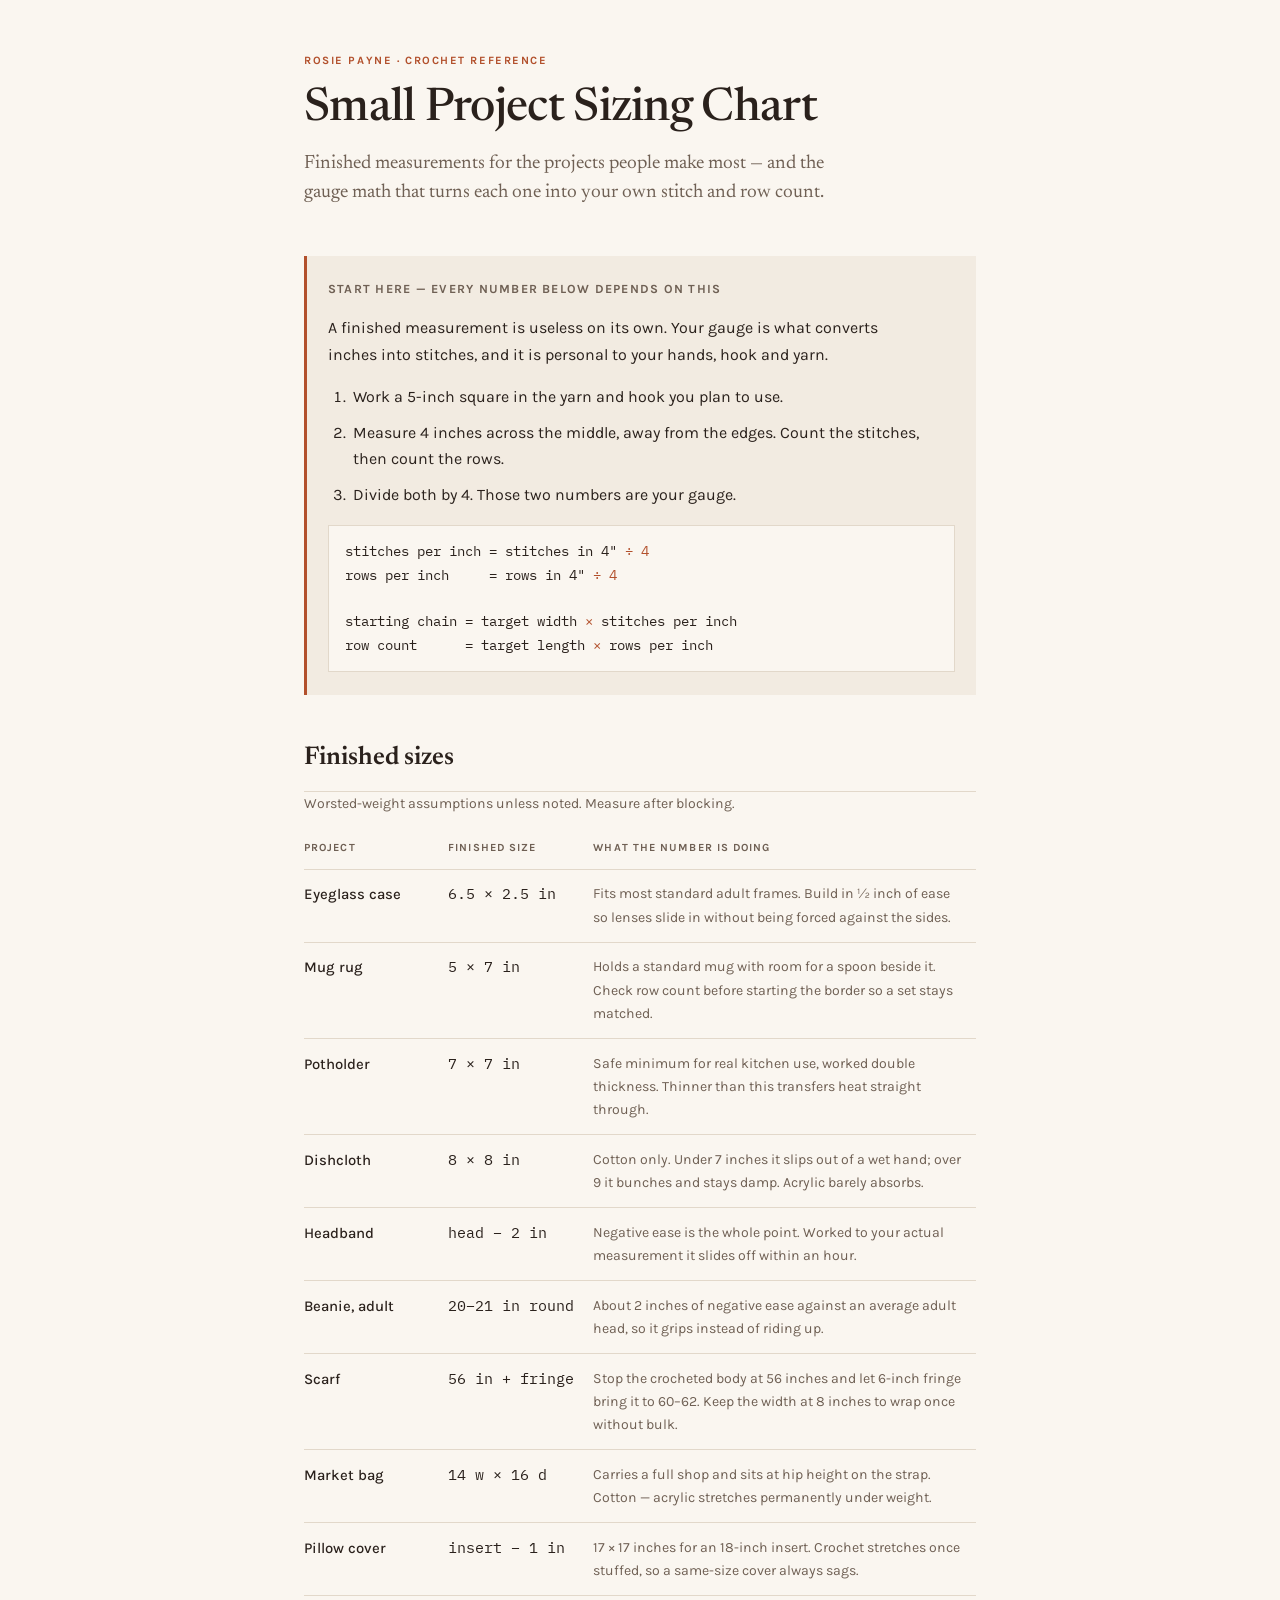
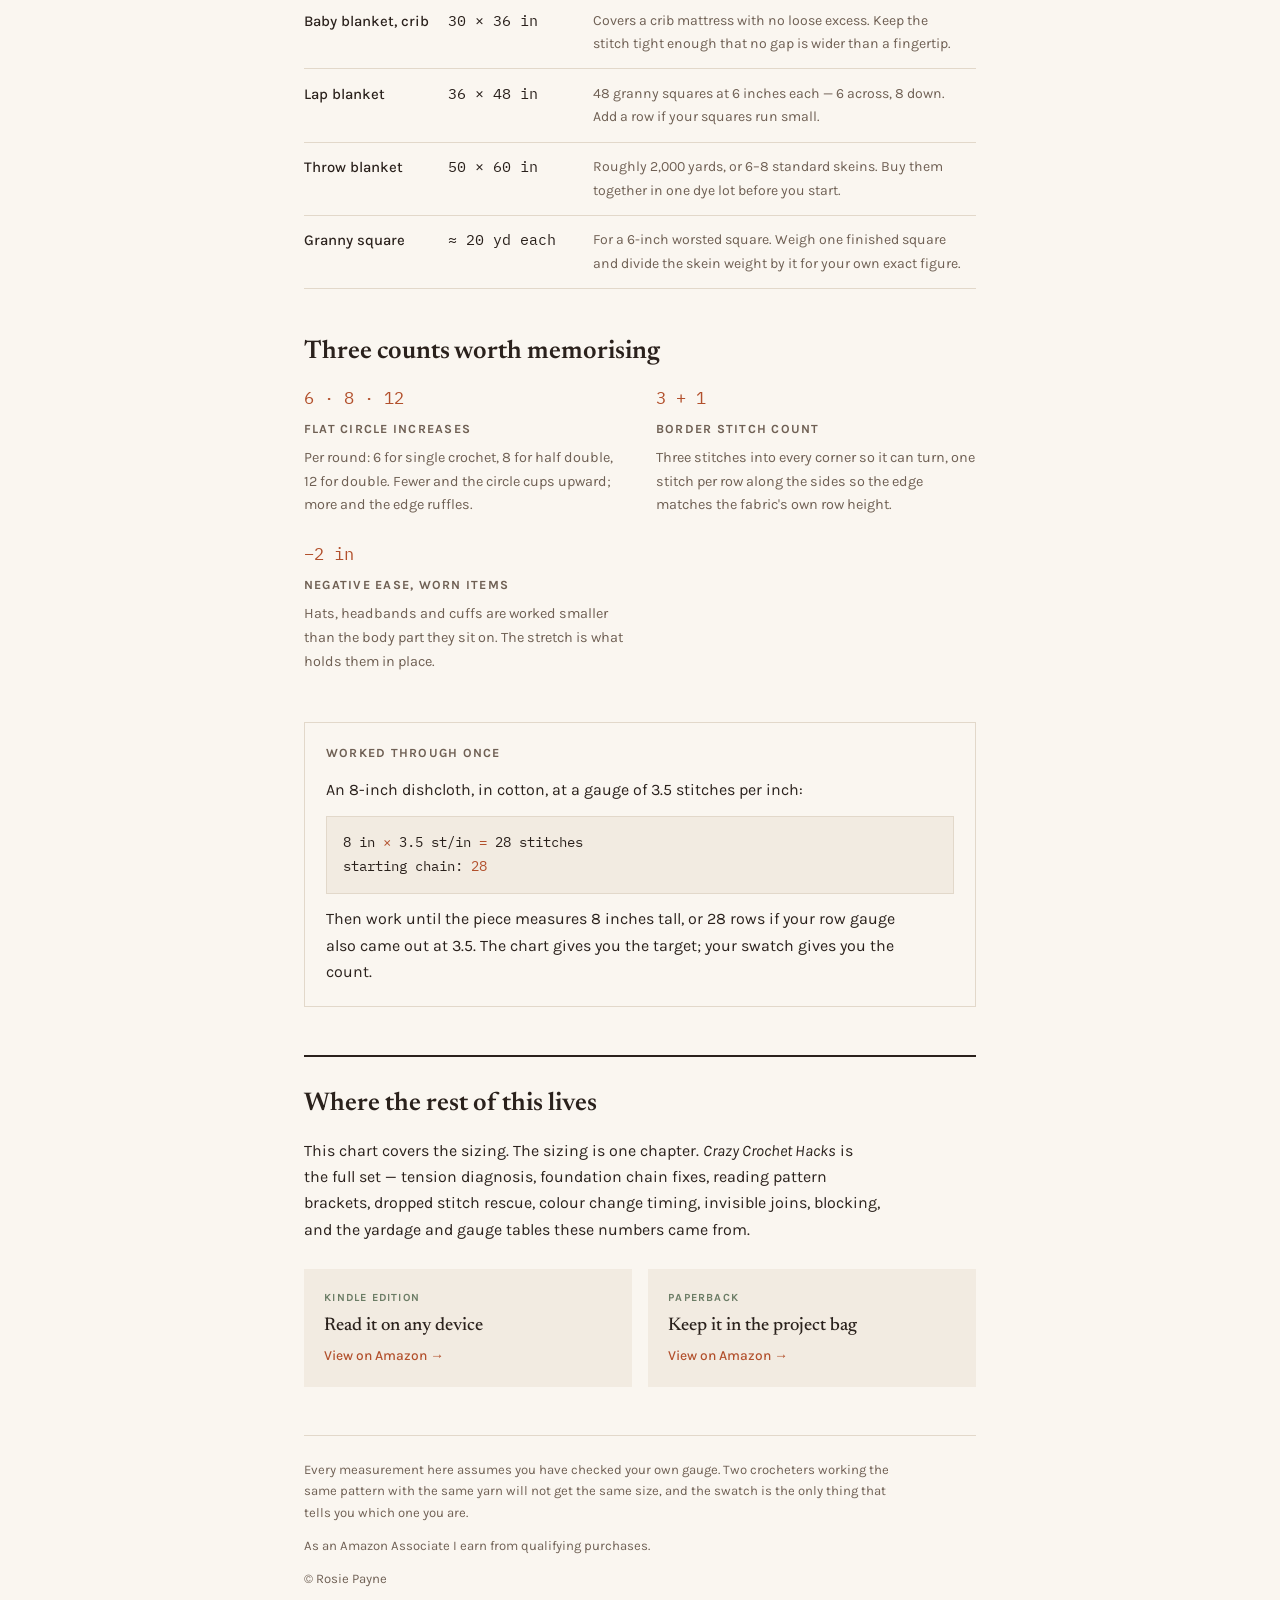
==== index.html @ d1b4db67 "Add files via upload" ====
<!doctype html>
<html lang="en">
<head>
<meta charset="utf-8">
<meta name="viewport" content="width=device-width, initial-scale=1, viewport-fit=cover">

<!-- ============================================================
     PINTEREST SITE VERIFICATION
     Replace af0567b0329eaeff9bea56c7104d49d6 with the code Pinterest gives you
     at Settings > Claimed accounts > Claim website > Add HTML tag.
     ============================================================ -->
<meta name="p:domain_verify" content="af0567b0329eaeff9bea56c7104d49d6">

<!-- ============================================================
     RICH PINS - Article type (Open Graph)
     Update og:url once your site address is live.
     ============================================================ -->
<meta property="og:type" content="article">
<meta property="og:title" content="Small Project Sizing Chart">
<meta property="og:description" content="Finished measurements for the crochet projects people make most, plus the gauge math that turns each one into your own stitch and row count.">
<meta property="og:site_name" content="Rosie Payne">
<meta property="og:locale" content="en_US">
<meta property="og:url" content="https://rosiepaynecrochet.github.io/">
<meta property="article:author" content="Rosie Payne">
<meta property="article:published_time" content="2026-10-20">

<meta name="description" content="Finished measurements for the crochet projects people make most, plus the gauge math that turns each one into your own stitch and row count.">
<meta name="author" content="Rosie Payne">
<link rel="canonical" href="https://rosiepaynecrochet.github.io/">

<title>Small Project Sizing Chart</title>

<link rel="stylesheet" href="https://fonts.googleapis.com/css2?family=Newsreader:ital,opsz,wght@0,6..72,400;0,6..72,500;0,6..72,600;1,6..72,400&family=Karla:wght@400;500;700&family=IBM+Plex+Mono:wght@400;500&display=swap">

<style>
  /* Layout: single reading column, reference-card feel. The chart is the hero;
     the book offer sits after the value is delivered, never before it. */
  :root {
    --paper:      #faf6f0;
    --paper-sunk: #f2ebe1;
    --ink:        #2a211c;
    --ink-soft:   #6f6054;
    --rule:       #e2d8ca;
    --clay:       #b2502c;
    --sage:       #6c7d66;

    --display: "Newsreader", Georgia, "Times New Roman", serif;
    --body:    "Karla", "Helvetica Neue", Arial, sans-serif;
    --figure:  "IBM Plex Mono", ui-monospace, "SF Mono", Menlo, monospace;
  }

  @media (prefers-color-scheme: dark) {
    :root:not([data-theme="light"]) {
      --paper:      #1b1613;
      --paper-sunk: #241d19;
      --ink:        #ece2d6;
      --ink-soft:   #a39385;
      --rule:       #3a302a;
      --clay:       #d97c52;
      --sage:       #93a48c;
      color-scheme: dark;
    }
  }

  :root[data-theme="dark"] {
    --paper:      #1b1613;
    --paper-sunk: #241d19;
    --ink:        #ece2d6;
    --ink-soft:   #a39385;
    --rule:       #3a302a;
    --clay:       #d97c52;
    --sage:       #93a48c;
    color-scheme: dark;
  }

  * { box-sizing: border-box; }

  body {
    background: var(--paper);
    color: var(--ink);
    font-family: var(--body);
    font-size: 1rem;
    line-height: 1.65;
    -webkit-font-smoothing: antialiased;
  }

  .wrap {
    max-width: 44rem;
    margin: 0 auto;
    padding-left: max(16px, env(safe-area-inset-left, 0px));
    padding-right: max(16px, env(safe-area-inset-right, 0px));
    padding-block: 2.75rem 3.5rem;
    display: flex;
    flex-direction: column;
    gap: 3rem;
  }

  /* ---------- header ---------- */

  .masthead { display: flex; flex-direction: column; gap: 0.85rem; }

  .eyebrow {
    font-family: var(--body);
    font-size: 0.7rem;
    font-weight: 700;
    letter-spacing: 0.14em;
    text-transform: uppercase;
    color: var(--clay);
  }

  h1 {
    font-family: var(--display);
    font-weight: 500;
    font-size: clamp(2rem, 7vw, 2.9rem);
    line-height: 1.1;
    letter-spacing: -0.015em;
    margin: 0;
    text-wrap: balance;
  }

  .standfirst {
    font-family: var(--display);
    font-size: clamp(1.05rem, 3.2vw, 1.2rem);
    line-height: 1.55;
    color: var(--ink-soft);
    margin: 0;
    max-width: 34rem;
  }

  /* ---------- sections ---------- */

  section { display: flex; flex-direction: column; gap: 1.1rem; }

  h2 {
    font-family: var(--display);
    font-weight: 600;
    font-size: clamp(1.3rem, 4.5vw, 1.6rem);
    line-height: 1.2;
    margin: 0;
    text-wrap: balance;
  }

  h3 {
    font-family: var(--body);
    font-weight: 700;
    font-size: 0.78rem;
    letter-spacing: 0.1em;
    text-transform: uppercase;
    color: var(--ink-soft);
    margin: 0;
  }

  p { margin: 0; max-width: 36rem; }

  .divider { border: 0; border-top: 1px solid var(--rule); margin: 0; }

  /* ---------- gauge formula ---------- */

  .gauge {
    background: var(--paper-sunk);
    border-left: 3px solid var(--clay);
    padding: 1.4rem 1.3rem;
    display: flex;
    flex-direction: column;
    gap: 1rem;
  }

  .steps {
    margin: 0;
    padding-left: 1.4rem;
    display: flex;
    flex-direction: column;
    gap: 0.6rem;
  }

  .steps li { padding-left: 0.2rem; }

  .eq {
    font-family: var(--figure);
    font-size: 0.86rem;
    line-height: 1.7;
    background: var(--paper);
    border: 1px solid var(--rule);
    padding: 0.9rem 1rem;
    overflow-x: auto;
    white-space: nowrap;
  }

  .eq span { color: var(--clay); }

  /* ---------- chart ---------- */

  .scroller { overflow-x: auto; border-block: 1px solid var(--rule); }

  table {
    width: 100%;
    min-width: 32rem;
    border-collapse: collapse;
    font-size: 0.93rem;
  }

  caption { text-align: left; padding-bottom: 0.7rem; color: var(--ink-soft); font-size: 0.88rem; }

  th {
    text-align: left;
    font-family: var(--body);
    font-weight: 700;
    font-size: 0.68rem;
    letter-spacing: 0.1em;
    text-transform: uppercase;
    color: var(--ink-soft);
    padding: 0.75rem 0.9rem 0.75rem 0;
    border-bottom: 1px solid var(--rule);
    vertical-align: bottom;
  }

  td {
    padding: 0.8rem 0.9rem 0.8rem 0;
    border-bottom: 1px solid var(--rule);
    vertical-align: top;
  }

  tbody tr:last-child td { border-bottom: 0; }

  td:first-child { font-weight: 500; white-space: nowrap; padding-right: 1.2rem; }

  .size {
    font-family: var(--figure);
    font-variant-numeric: tabular-nums;
    white-space: nowrap;
    padding-right: 1.2rem;
  }

  .note { color: var(--ink-soft); font-size: 0.88rem; min-width: 0; }

  /* ---------- formula rules ---------- */

  .rules {
    display: grid;
    grid-template-columns: repeat(auto-fit, minmax(14rem, 1fr));
    gap: 1.5rem 2rem;
  }

  .rule-item { display: flex; flex-direction: column; gap: 0.4rem; min-width: 0; }

  .rule-item .num {
    font-family: var(--figure);
    font-variant-numeric: tabular-nums;
    font-size: 1.05rem;
    color: var(--clay);
  }

  .rule-item p { font-size: 0.9rem; color: var(--ink-soft); }

  /* ---------- worked example ---------- */

  .example {
    border: 1px solid var(--rule);
    padding: 1.3rem;
    display: flex;
    flex-direction: column;
    gap: 0.8rem;
  }

  .example .eq { background: var(--paper-sunk); }

  /* ---------- book ---------- */

  .book { border-top: 2px solid var(--ink); padding-top: 2rem; }

  .formats {
    display: grid;
    grid-template-columns: repeat(auto-fit, minmax(15rem, 1fr));
    gap: 1rem;
    margin-top: 0.5rem;
  }

  .format {
    display: flex;
    flex-direction: column;
    gap: 0.45rem;
    padding: 1.2rem;
    background: var(--paper-sunk);
    text-decoration: none;
    color: inherit;
    border: 1px solid transparent;
    transition: border-color 140ms ease, transform 140ms ease;
    min-width: 0;
  }

  .format:hover, .format:focus-visible { border-color: var(--clay); transform: translateY(-2px); }

  .format .kind {
    font-family: var(--body);
    font-size: 0.68rem;
    font-weight: 700;
    letter-spacing: 0.11em;
    text-transform: uppercase;
    color: var(--sage);
  }

  .format .name { font-family: var(--display); font-size: 1.15rem; font-weight: 500; line-height: 1.25; }

  .format .go { font-size: 0.86rem; color: var(--clay); font-weight: 500; }

  @media (prefers-reduced-motion: reduce) {
    .format { transition: none; }
    .format:hover, .format:focus-visible { transform: none; }
  }

  :focus-visible { outline: 2px solid var(--clay); outline-offset: 3px; }

  /* ---------- footer ---------- */

  footer {
    border-top: 1px solid var(--rule);
    padding-top: 1.4rem;
    display: flex;
    flex-direction: column;
    gap: 0.7rem;
    font-size: 0.82rem;
    color: var(--ink-soft);
  }

  footer p { max-width: 38rem; }
</style>
</head>
<body>
<div class="wrap">

  <header class="masthead">
    <div class="eyebrow">Rosie Payne · Crochet Reference</div>
    <h1>Small Project Sizing Chart</h1>
    <p class="standfirst">Finished measurements for the projects people make most — and the gauge math that turns each one into your own stitch and row count.</p>
  </header>

  <section class="gauge">
    <h3>Start here — every number below depends on this</h3>
    <p>A finished measurement is useless on its own. Your gauge is what converts inches into stitches, and it is personal to your hands, hook and yarn.</p>
    <ol class="steps">
      <li>Work a 5-inch square in the yarn and hook you plan to use.</li>
      <li>Measure 4 inches across the middle, away from the edges. Count the stitches, then count the rows.</li>
      <li>Divide both by 4. Those two numbers are your gauge.</li>
    </ol>
    <div class="eq">stitches per inch = stitches in 4&quot; <span>÷ 4</span><br>rows per inch&nbsp;&nbsp;&nbsp;&nbsp; = rows in 4&quot; <span>÷ 4</span><br><br>starting chain = target width <span>×</span> stitches per inch<br>row count&nbsp;&nbsp;&nbsp;&nbsp;&nbsp; = target length <span>×</span> rows per inch</div>
  </section>

  <section>
    <h2>Finished sizes</h2>
    <div class="scroller">
      <table>
        <caption>Worsted-weight assumptions unless noted. Measure after blocking.</caption>
        <thead>
          <tr>
            <th scope="col">Project</th>
            <th scope="col">Finished size</th>
            <th scope="col">What the number is doing</th>
          </tr>
        </thead>
        <tbody>
          <tr>
            <td>Eyeglass case</td>
            <td class="size">6.5 × 2.5 in</td>
            <td class="note">Fits most standard adult frames. Build in ½ inch of ease so lenses slide in without being forced against the sides.</td>
          </tr>
          <tr>
            <td>Mug rug</td>
            <td class="size">5 × 7 in</td>
            <td class="note">Holds a standard mug with room for a spoon beside it. Check row count before starting the border so a set stays matched.</td>
          </tr>
          <tr>
            <td>Potholder</td>
            <td class="size">7 × 7 in</td>
            <td class="note">Safe minimum for real kitchen use, worked double thickness. Thinner than this transfers heat straight through.</td>
          </tr>
          <tr>
            <td>Dishcloth</td>
            <td class="size">8 × 8 in</td>
            <td class="note">Cotton only. Under 7 inches it slips out of a wet hand; over 9 it bunches and stays damp. Acrylic barely absorbs.</td>
          </tr>
          <tr>
            <td>Headband</td>
            <td class="size">head − 2 in</td>
            <td class="note">Negative ease is the whole point. Worked to your actual measurement it slides off within an hour.</td>
          </tr>
          <tr>
            <td>Beanie, adult</td>
            <td class="size">20–21 in round</td>
            <td class="note">About 2 inches of negative ease against an average adult head, so it grips instead of riding up.</td>
          </tr>
          <tr>
            <td>Scarf</td>
            <td class="size">56 in + fringe</td>
            <td class="note">Stop the crocheted body at 56 inches and let 6-inch fringe bring it to 60–62. Keep the width at 8 inches to wrap once without bulk.</td>
          </tr>
          <tr>
            <td>Market bag</td>
            <td class="size">14 w × 16 d</td>
            <td class="note">Carries a full shop and sits at hip height on the strap. Cotton — acrylic stretches permanently under weight.</td>
          </tr>
          <tr>
            <td>Pillow cover</td>
            <td class="size">insert − 1 in</td>
            <td class="note">17 × 17 inches for an 18-inch insert. Crochet stretches once stuffed, so a same-size cover always sags.</td>
          </tr>
          <tr>
            <td>Baby blanket, crib</td>
            <td class="size">30 × 36 in</td>
            <td class="note">Covers a crib mattress with no loose excess. Keep the stitch tight enough that no gap is wider than a fingertip.</td>
          </tr>
          <tr>
            <td>Lap blanket</td>
            <td class="size">36 × 48 in</td>
            <td class="note">48 granny squares at 6 inches each — 6 across, 8 down. Add a row if your squares run small.</td>
          </tr>
          <tr>
            <td>Throw blanket</td>
            <td class="size">50 × 60 in</td>
            <td class="note">Roughly 2,000 yards, or 6–8 standard skeins. Buy them together in one dye lot before you start.</td>
          </tr>
          <tr>
            <td>Granny square</td>
            <td class="size">≈ 20 yd each</td>
            <td class="note">For a 6-inch worsted square. Weigh one finished square and divide the skein weight by it for your own exact figure.</td>
          </tr>
        </tbody>
      </table>
    </div>
  </section>

  <section>
    <h2>Three counts worth memorising</h2>
    <div class="rules">
      <div class="rule-item">
        <div class="num">6 · 8 · 12</div>
        <h3>Flat circle increases</h3>
        <p>Per round: 6 for single crochet, 8 for half double, 12 for double. Fewer and the circle cups upward; more and the edge ruffles.</p>
      </div>
      <div class="rule-item">
        <div class="num">3 + 1</div>
        <h3>Border stitch count</h3>
        <p>Three stitches into every corner so it can turn, one stitch per row along the sides so the edge matches the fabric's own row height.</p>
      </div>
      <div class="rule-item">
        <div class="num">−2 in</div>
        <h3>Negative ease, worn items</h3>
        <p>Hats, headbands and cuffs are worked smaller than the body part they sit on. The stretch is what holds them in place.</p>
      </div>
    </div>
  </section>

  <section class="example">
    <h3>Worked through once</h3>
    <p>An 8-inch dishcloth, in cotton, at a gauge of 3.5 stitches per inch:</p>
    <div class="eq">8 in <span>×</span> 3.5 st/in <span>=</span> 28 stitches<br>starting chain: <span>28</span></div>
    <p>Then work until the piece measures 8 inches tall, or 28 rows if your row gauge also came out at 3.5. The chart gives you the target; your swatch gives you the count.</p>
  </section>

  <section class="book">
    <h2>Where the rest of this lives</h2>
    <p>This chart covers the sizing. The sizing is one chapter. <em>Crazy Crochet Hacks</em> is the full set — tension diagnosis, foundation chain fixes, reading pattern brackets, dropped stitch rescue, colour change timing, invisible joins, blocking, and the yardage and gauge tables these numbers came from.</p>
    <div class="formats">
      <a class="format" href="https://www.amazon.com/Crazy-Crochet-Hacks-Beginner-Wishes-ebook/dp/B0H87TYJW7?tag=rosiepayne0a-20&amp;utm_source=pinterest&amp;utm_medium=social&amp;utm_campaign=crochet_hacks&amp;utm_content=landing" target="_blank" rel="noopener">
        <span class="kind">Kindle edition</span>
        <span class="name">Read it on any device</span>
        <span class="go">View on Amazon →</span>
      </a>
      <a class="format" href="https://www.amazon.com/Crazy-Crochet-Hacks-Beginner-Wishes/dp/B0H89DZP89?tag=rosiepayne0a-20&amp;utm_source=pinterest&amp;utm_medium=social&amp;utm_campaign=crochet_hacks&amp;utm_content=landing" target="_blank" rel="noopener">
        <span class="kind">Paperback</span>
        <span class="name">Keep it in the project bag</span>
        <span class="go">View on Amazon →</span>
      </a>
    </div>
  </section>

  <footer>
    <p>Every measurement here assumes you have checked your own gauge. Two crocheters working the same pattern with the same yarn will not get the same size, and the swatch is the only thing that tells you which one you are.</p>
    <p>As an Amazon Associate I earn from qualifying purchases.</p>
    <p>© Rosie Payne</p>
  </footer>

</div>

</body>
</html>
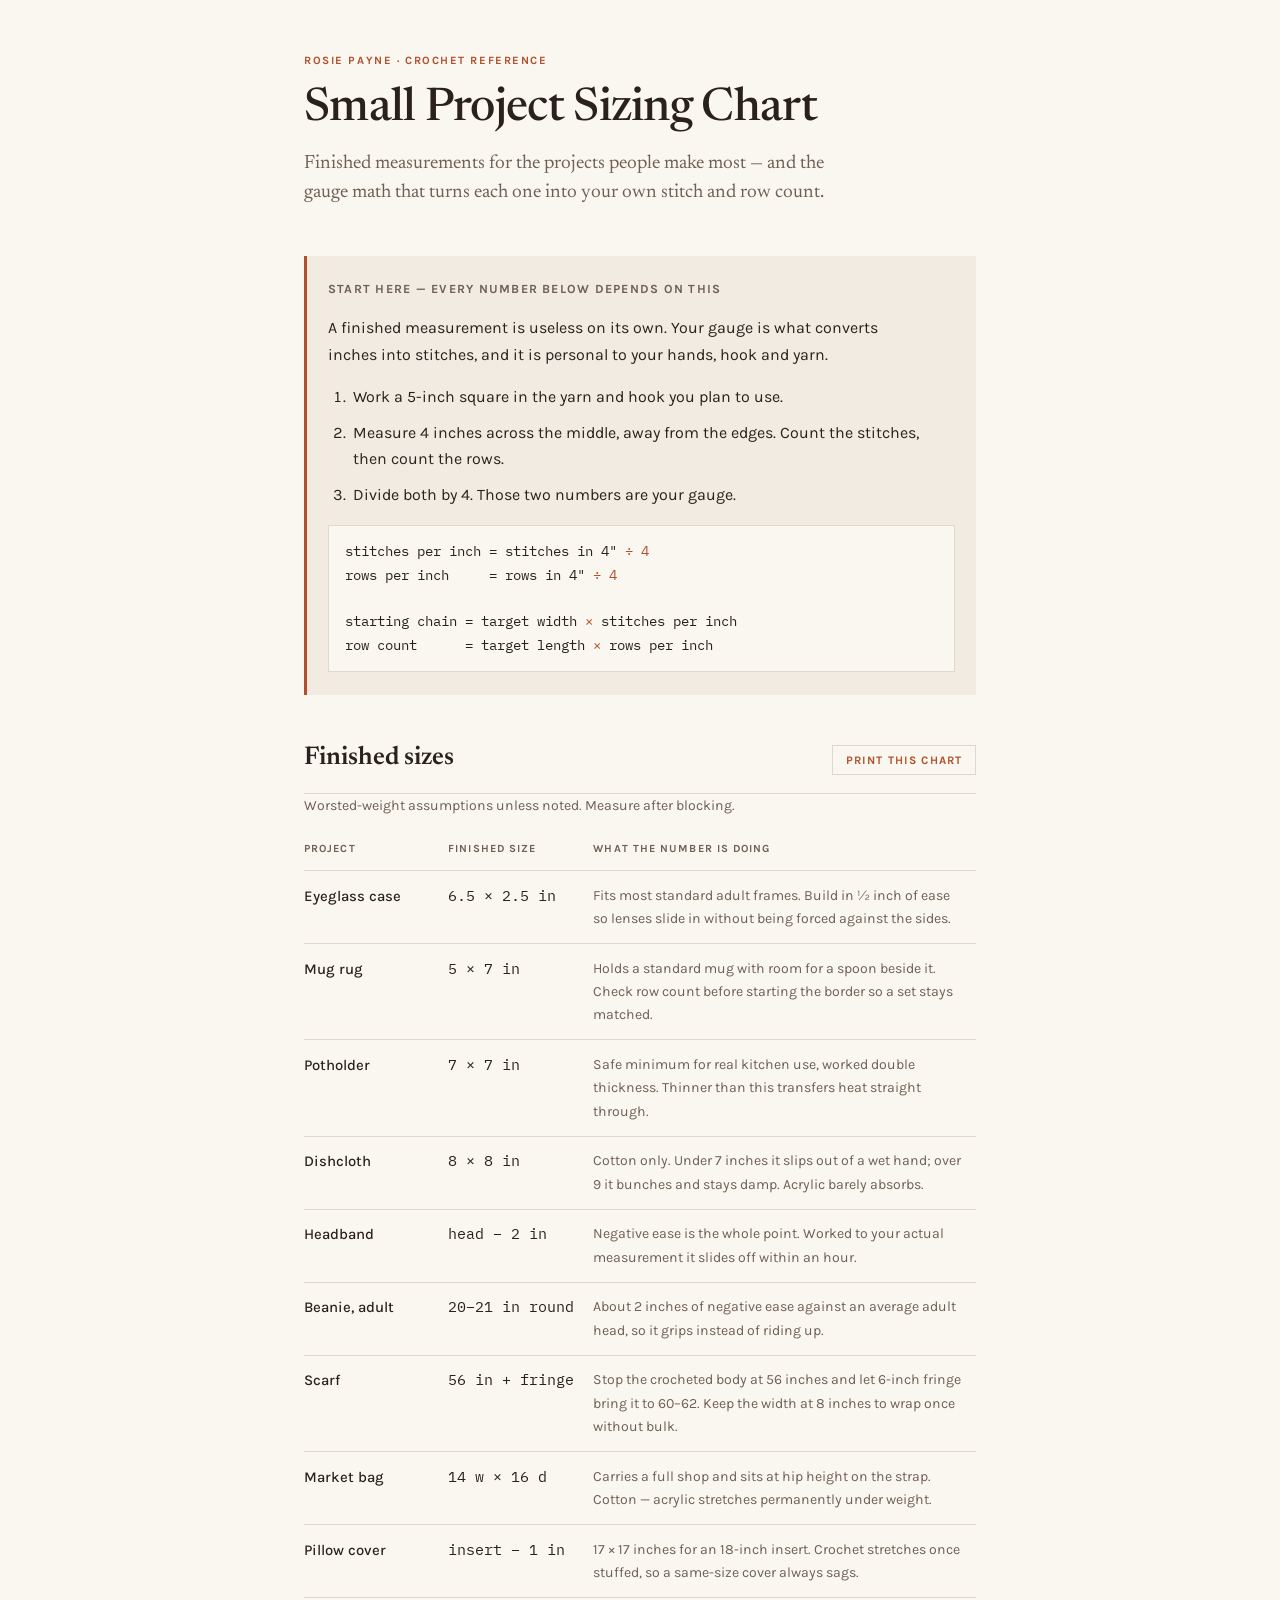
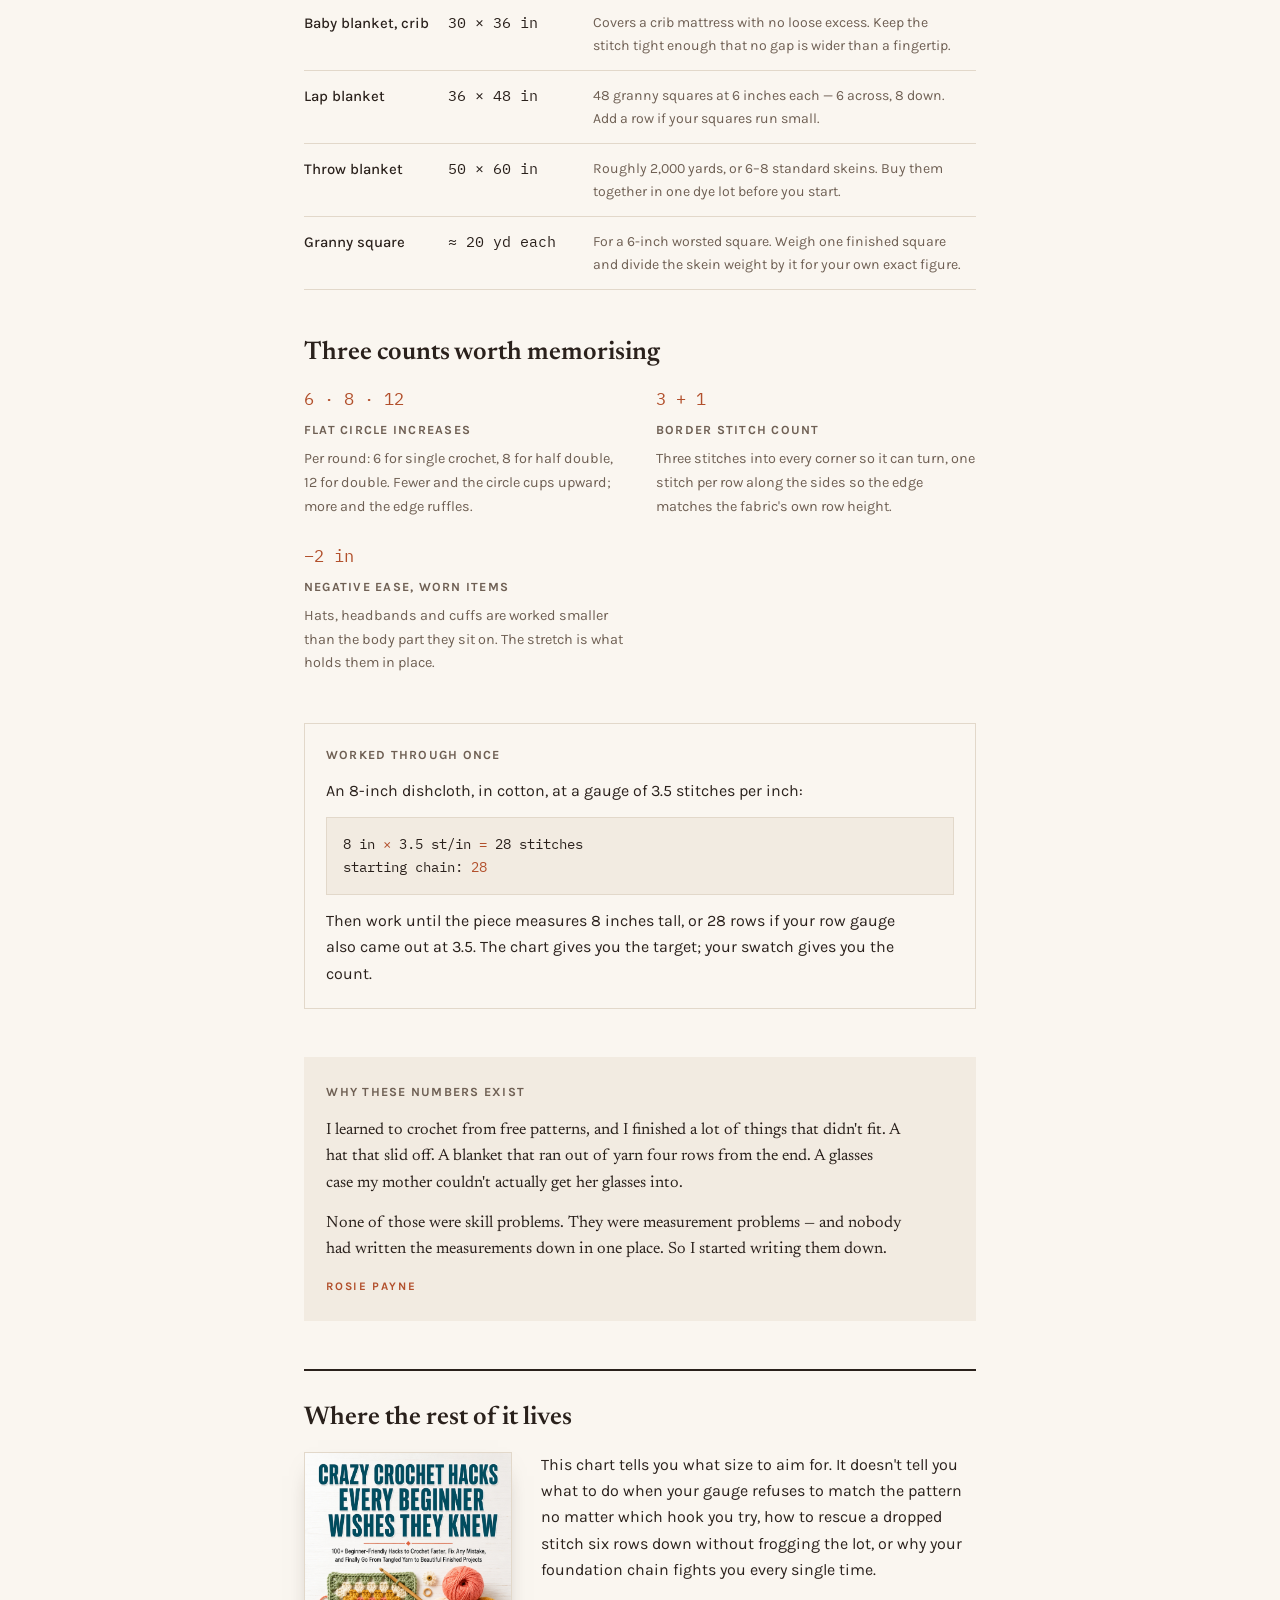
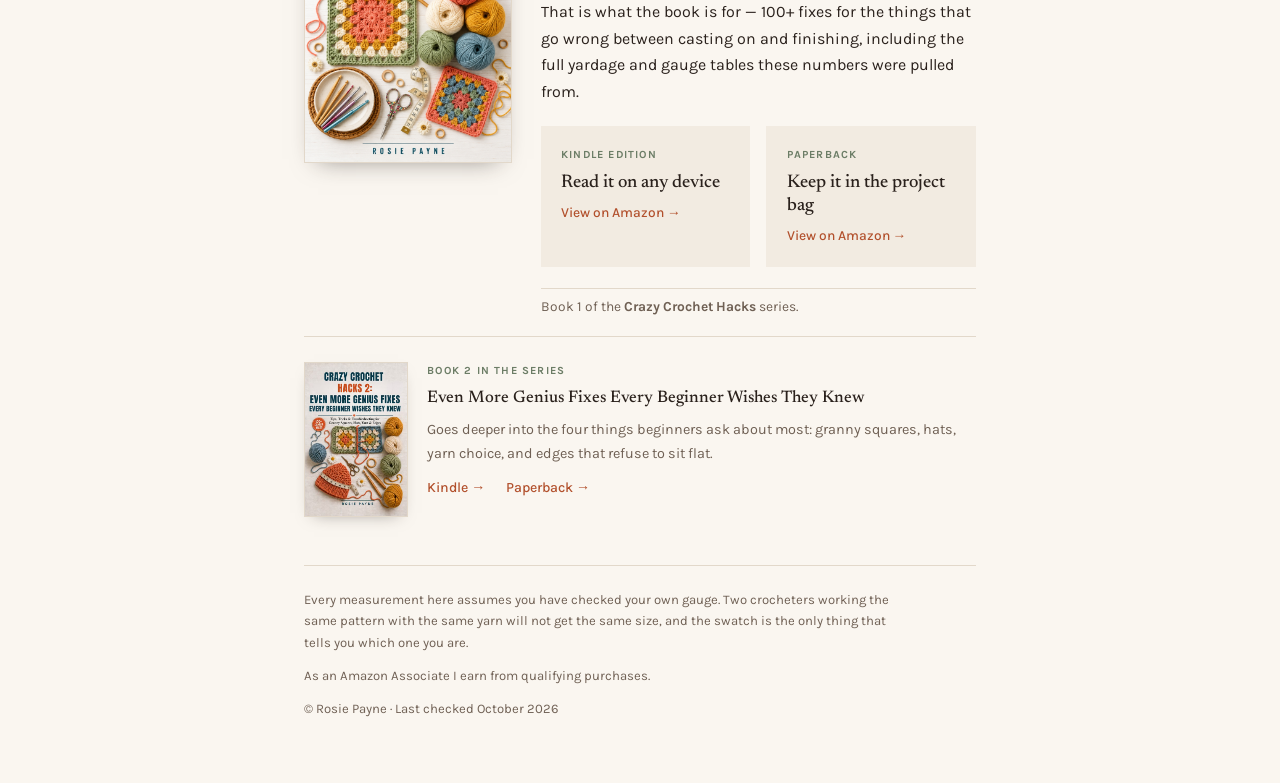
==== commit 80c1d6d0: "Add files via upload" ====
--- a/index.html
+++ b/index.html
@@ -21,6 +21,10 @@
 <meta property="og:site_name" content="Rosie Payne">
 <meta property="og:locale" content="en_US">
 <meta property="og:url" content="https://rosiepaynecrochet.github.io/">
+<meta property="og:image" content="https://rosiepaynecrochet.github.io/cover.jpg">
+<meta property="og:image:width" content="520">
+<meta property="og:image:height" content="780">
+<meta property="og:image:alt" content="Cover of Crazy Crochet Hacks Every Beginner Wishes They Knew by Rosie Payne">
 <meta property="article:author" content="Rosie Payne">
 <meta property="article:published_time" content="2026-10-20">
 
@@ -28,6 +32,7 @@
 <meta name="author" content="Rosie Payne">
 <link rel="canonical" href="https://rosiepaynecrochet.github.io/">
 
+<link rel="icon" href="data:image/svg+xml,%3Csvg xmlns='http://www.w3.org/2000/svg' viewBox='0 0 32 32'%3E%3Crect width='32' height='32' rx='6' fill='%23b2502c'/%3E%3Ccircle cx='16' cy='16' r='7' fill='none' stroke='%23faf6f0' stroke-width='2'/%3E%3Cpath d='M16 9v14' stroke='%23faf6f0' stroke-width='2' stroke-linecap='round'/%3E%3C/svg%3E">
 <title>Small Project Sizing Chart</title>
 
 <link rel="stylesheet" href="https://fonts.googleapis.com/css2?family=Newsreader:ital,opsz,wght@0,6..72,400;0,6..72,500;0,6..72,600;1,6..72,400&family=Karla:wght@400;500;700&family=IBM+Plex+Mono:wght@400;500&display=swap">
@@ -266,13 +271,59 @@
 
   /* ---------- book ---------- */
 
+  /* ---------- author note ---------- */
+
+  .why {
+    background: var(--paper-sunk);
+    padding: 1.6rem 1.4rem;
+    display: flex;
+    flex-direction: column;
+    gap: 0.9rem;
+  }
+
+  .why p { font-family: var(--display); font-size: 1.02rem; line-height: 1.6; }
+
+  .signoff {
+    font-family: var(--body);
+    font-size: 0.72rem;
+    font-weight: 700;
+    letter-spacing: 0.14em;
+    text-transform: uppercase;
+    color: var(--clay);
+  }
+
+  /* ---------- book ---------- */
+
   .book { border-top: 2px solid var(--ink); padding-top: 2rem; }
+
+  .book-body {
+    display: grid;
+    grid-template-columns: 13rem 1fr;
+    gap: 1.8rem;
+    align-items: start;
+  }
+
+  @media (max-width: 34rem) {
+    .book-body { grid-template-columns: 1fr; gap: 1.4rem; }
+    .cover { max-width: 11rem; }
+  }
+
+  .cover {
+    width: 100%;
+    max-width: 100%;
+    height: auto;
+    display: block;
+    border: 1px solid var(--rule);
+    box-shadow: 0 10px 24px -14px rgba(42, 33, 28, 0.55);
+  }
+
+  .book-copy { display: flex; flex-direction: column; gap: 1rem; min-width: 0; }
 
   .formats {
     display: grid;
-    grid-template-columns: repeat(auto-fit, minmax(15rem, 1fr));
+    grid-template-columns: repeat(auto-fit, minmax(13rem, 1fr));
     gap: 1rem;
-    margin-top: 0.5rem;
+    margin-top: 0.3rem;
   }
 
   .format {
@@ -323,6 +374,105 @@
   }
 
   footer p { max-width: 38rem; }
+
+  .series {
+    font-size: 0.86rem;
+    color: var(--ink-soft);
+    padding-top: 0.4rem;
+    border-top: 1px solid var(--rule);
+    margin-top: 0.3rem;
+  }
+
+  /* ---------- book two: secondary weight, deliberately quieter than book one ---------- */
+
+  .next {
+    border-top: 1px solid var(--rule);
+    padding-top: 1.6rem;
+    display: grid;
+    grid-template-columns: 6.5rem 1fr;
+    gap: 1.2rem;
+    align-items: start;
+  }
+
+  .next img {
+    width: 100%;
+    height: auto;
+    display: block;
+    border: 1px solid var(--rule);
+    box-shadow: 0 6px 16px -10px rgba(42, 33, 28, 0.5);
+  }
+
+  .next-copy { display: flex; flex-direction: column; gap: 0.5rem; min-width: 0; }
+
+  .next-copy .label {
+    font-family: var(--body);
+    font-size: 0.68rem;
+    font-weight: 700;
+    letter-spacing: 0.11em;
+    text-transform: uppercase;
+    color: var(--sage);
+  }
+
+  .next-copy .t {
+    font-family: var(--display);
+    font-size: 1.05rem;
+    font-weight: 500;
+    line-height: 1.3;
+  }
+
+  .next-copy p { font-size: 0.9rem; color: var(--ink-soft); }
+
+  .next-links { display: flex; flex-wrap: wrap; gap: 0.4rem 1.3rem; margin-top: 0.15rem; }
+
+  .next-links a { color: var(--clay); font-weight: 500; font-size: 0.88rem; text-decoration: none; }
+  .next-links a:hover { text-decoration: underline; }
+
+  @media (max-width: 30rem) {
+    .next { grid-template-columns: 5rem 1fr; gap: 1rem; }
+  }
+
+  /* ---------- print: this is a reference chart, people will want it on paper ---------- */
+
+  @media print {
+    :root {
+      --paper: #fff;
+      --paper-sunk: #fff;
+      --ink: #000;
+      --ink-soft: #333;
+      --rule: #bbb;
+      --clay: #000;
+      --sage: #333;
+    }
+    .wrap { max-width: none; padding-block: 0; gap: 1.4rem; }
+    .book, .why, .no-print { display: none; }
+    .scroller { overflow: visible; border: 0; }
+    table { min-width: 0; font-size: 10pt; }
+    .gauge { border-left: 2px solid #000; }
+    h1 { font-size: 20pt; }
+    section { break-inside: avoid; }
+    tr { break-inside: avoid; }
+  }
+
+  .chart-head {
+    display: flex;
+    align-items: baseline;
+    justify-content: space-between;
+    gap: 1rem;
+    flex-wrap: wrap;
+  }
+  .print-btn {
+    font-family: var(--body);
+    font-size: 0.72rem;
+    font-weight: 700;
+    letter-spacing: 0.1em;
+    text-transform: uppercase;
+    color: var(--clay);
+    background: none;
+    border: 1px solid var(--rule);
+    padding: 0.45rem 0.8rem;
+    cursor: pointer;
+  }
+  .print-btn:hover { border-color: var(--clay); }
 </style>
 </head>
 <body>
@@ -346,7 +496,10 @@
   </section>
 
   <section>
-    <h2>Finished sizes</h2>
+    <div class="chart-head">
+      <h2>Finished sizes</h2>
+      <button type="button" class="print-btn no-print" onclick="window.print()">Print this chart</button>
+    </div>
     <div class="scroller">
       <table>
         <caption>Worsted-weight assumptions unless noted. Measure after blocking.</caption>
@@ -456,27 +609,54 @@
     <p>Then work until the piece measures 8 inches tall, or 28 rows if your row gauge also came out at 3.5. The chart gives you the target; your swatch gives you the count.</p>
   </section>
 
+  <section class="why">
+    <h3>Why these numbers exist</h3>
+    <p>I learned to crochet from free patterns, and I finished a lot of things that didn't fit. A hat that slid off. A blanket that ran out of yarn four rows from the end. A glasses case my mother couldn't actually get her glasses into.</p>
+    <p>None of those were skill problems. They were measurement problems — and nobody had written the measurements down in one place. So I started writing them down.</p>
+    <div class="signoff">Rosie Payne</div>
+  </section>
+
   <section class="book">
-    <h2>Where the rest of this lives</h2>
-    <p>This chart covers the sizing. The sizing is one chapter. <em>Crazy Crochet Hacks</em> is the full set — tension diagnosis, foundation chain fixes, reading pattern brackets, dropped stitch rescue, colour change timing, invisible joins, blocking, and the yardage and gauge tables these numbers came from.</p>
-    <div class="formats">
-      <a class="format" href="https://www.amazon.com/Crazy-Crochet-Hacks-Beginner-Wishes-ebook/dp/B0H87TYJW7?tag=rosiepayne0a-20&amp;utm_source=pinterest&amp;utm_medium=social&amp;utm_campaign=crochet_hacks&amp;utm_content=landing" target="_blank" rel="noopener">
-        <span class="kind">Kindle edition</span>
-        <span class="name">Read it on any device</span>
-        <span class="go">View on Amazon →</span>
-      </a>
-      <a class="format" href="https://www.amazon.com/Crazy-Crochet-Hacks-Beginner-Wishes/dp/B0H89DZP89?tag=rosiepayne0a-20&amp;utm_source=pinterest&amp;utm_medium=social&amp;utm_campaign=crochet_hacks&amp;utm_content=landing" target="_blank" rel="noopener">
-        <span class="kind">Paperback</span>
-        <span class="name">Keep it in the project bag</span>
-        <span class="go">View on Amazon →</span>
-      </a>
+    <h2>Where the rest of it lives</h2>
+    <div class="book-body">
+      <img class="cover" src="cover.jpg" width="520" height="780" alt="Cover of Crazy Crochet Hacks Every Beginner Wishes They Knew by Rosie Payne" loading="lazy">
+      <div class="book-copy">
+        <p>This chart tells you what size to aim for. It doesn't tell you what to do when your gauge refuses to match the pattern no matter which hook you try, how to rescue a dropped stitch six rows down without frogging the lot, or why your foundation chain fights you every single time.</p>
+        <p>That is what the book is for — 100+ fixes for the things that go wrong between casting on and finishing, including the full yardage and gauge tables these numbers were pulled from.</p>
+        <div class="formats">
+          <a class="format" href="https://www.amazon.com/Crazy-Crochet-Hacks-Beginner-Wishes-ebook/dp/B0H87TYJW7?tag=rosiepayne0a-20&amp;utm_source=pinterest&amp;utm_medium=social&amp;utm_campaign=crochet_hacks&amp;utm_content=landing" target="_blank" rel="noopener">
+            <span class="kind">Kindle edition</span>
+            <span class="name">Read it on any device</span>
+            <span class="go">View on Amazon →</span>
+          </a>
+          <a class="format" href="https://www.amazon.com/Crazy-Crochet-Hacks-Beginner-Wishes/dp/B0H89DZP89?tag=rosiepayne0a-20&amp;utm_source=pinterest&amp;utm_medium=social&amp;utm_campaign=crochet_hacks&amp;utm_content=landing" target="_blank" rel="noopener">
+            <span class="kind">Paperback</span>
+            <span class="name">Keep it in the project bag</span>
+            <span class="go">View on Amazon →</span>
+          </a>
+        </div>
+        <p class="series">Book 1 of the <strong>Crazy Crochet Hacks</strong> series.</p>
+      </div>
+    </div>
+
+    <div class="next">
+      <img src="cover2.jpg" width="400" height="600" alt="Cover of Crazy Crochet Hacks 2 by Rosie Payne" loading="lazy">
+      <div class="next-copy">
+        <span class="label">Book 2 in the series</span>
+        <span class="t">Even More Genius Fixes Every Beginner Wishes They Knew</span>
+        <p>Goes deeper into the four things beginners ask about most: granny squares, hats, yarn choice, and edges that refuse to sit flat.</p>
+        <div class="next-links">
+          <a href="https://www.amazon.com/Crazy-Crochet-Hacks-Beginner-Troubleshooting-ebook/dp/B0HM6G66L5?tag=rosiepayne0a-20&amp;utm_source=pinterest&amp;utm_medium=social&amp;utm_campaign=crochet_hacks&amp;utm_content=landing" target="_blank" rel="noopener">Kindle →</a>
+          <a href="https://www.amazon.com/Crazy-Crochet-Hacks-Beginner-Troubleshooting/dp/B0HM7SL47B?tag=rosiepayne0a-20&amp;utm_source=pinterest&amp;utm_medium=social&amp;utm_campaign=crochet_hacks&amp;utm_content=landing" target="_blank" rel="noopener">Paperback →</a>
+        </div>
+      </div>
     </div>
   </section>
 
   <footer>
     <p>Every measurement here assumes you have checked your own gauge. Two crocheters working the same pattern with the same yarn will not get the same size, and the swatch is the only thing that tells you which one you are.</p>
     <p>As an Amazon Associate I earn from qualifying purchases.</p>
-    <p>© Rosie Payne</p>
+    <p>© Rosie Payne · Last checked October 2026</p>
   </footer>
 
 </div>
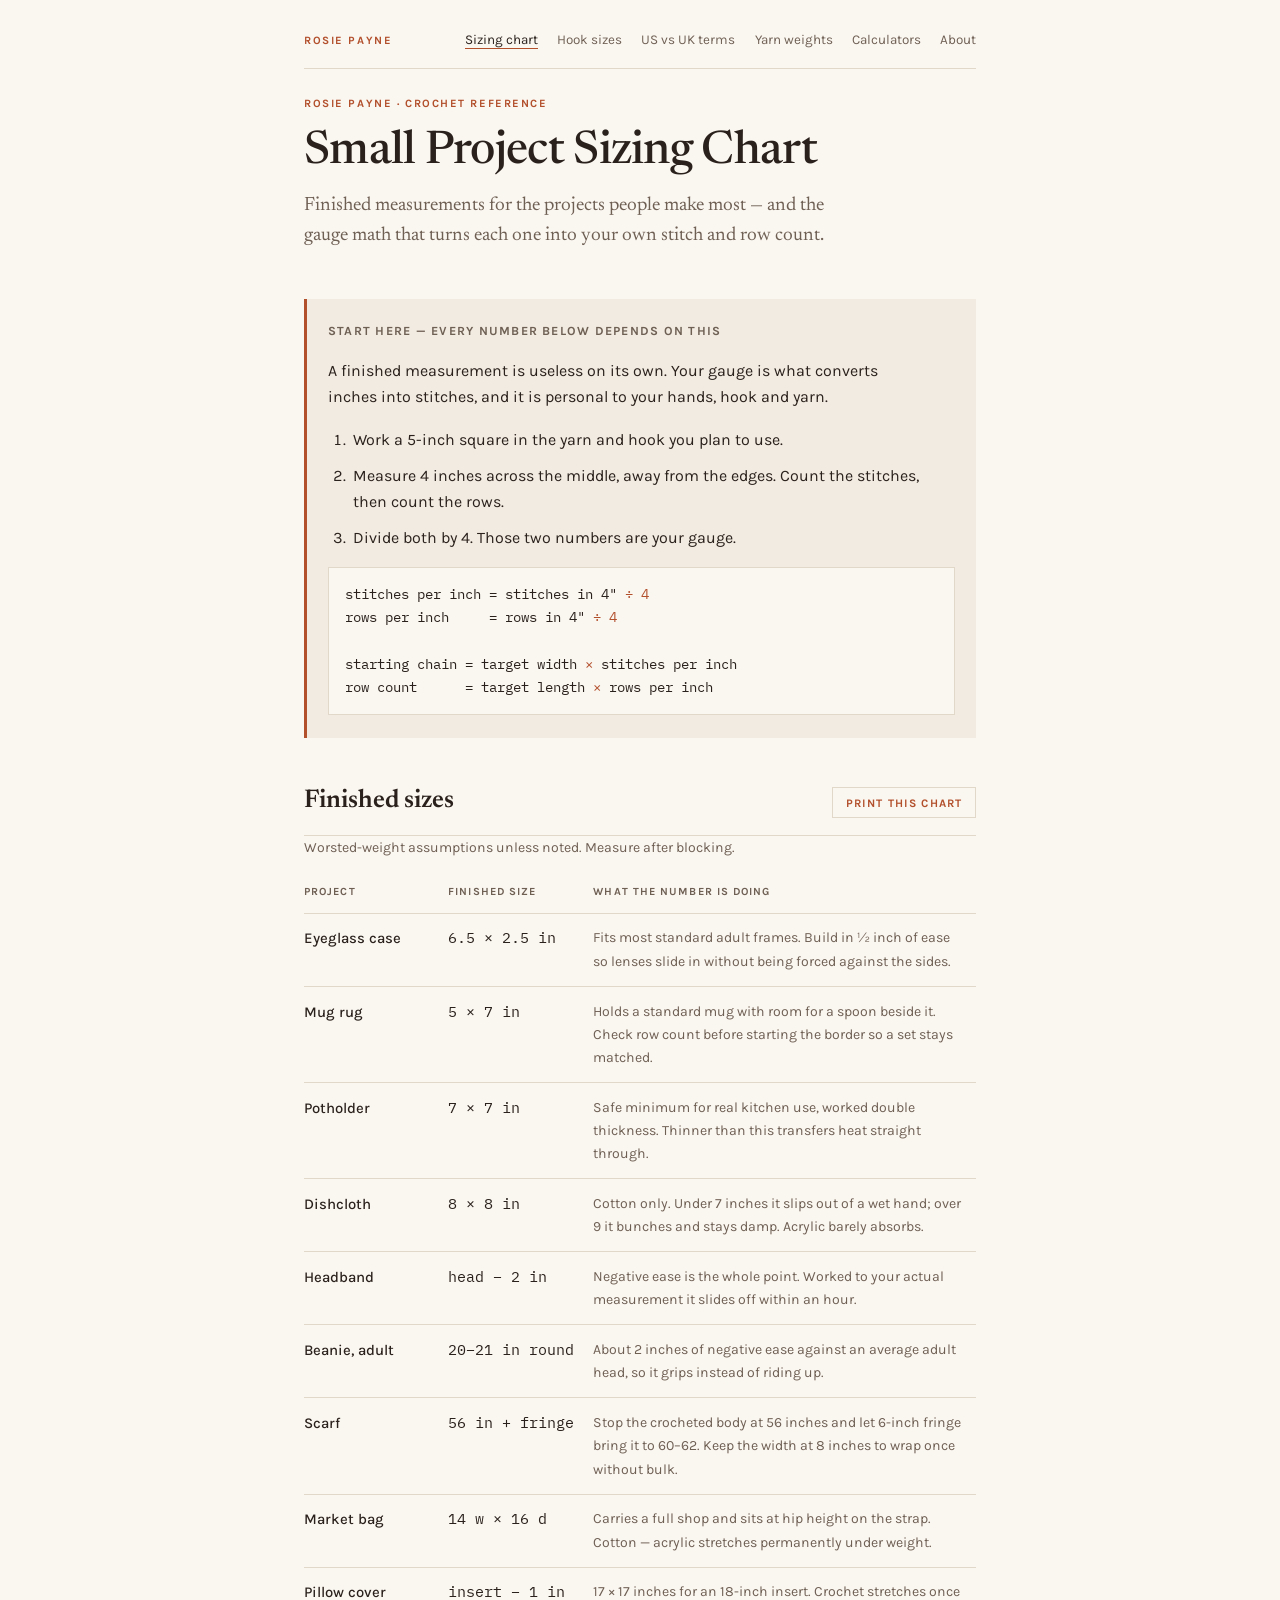
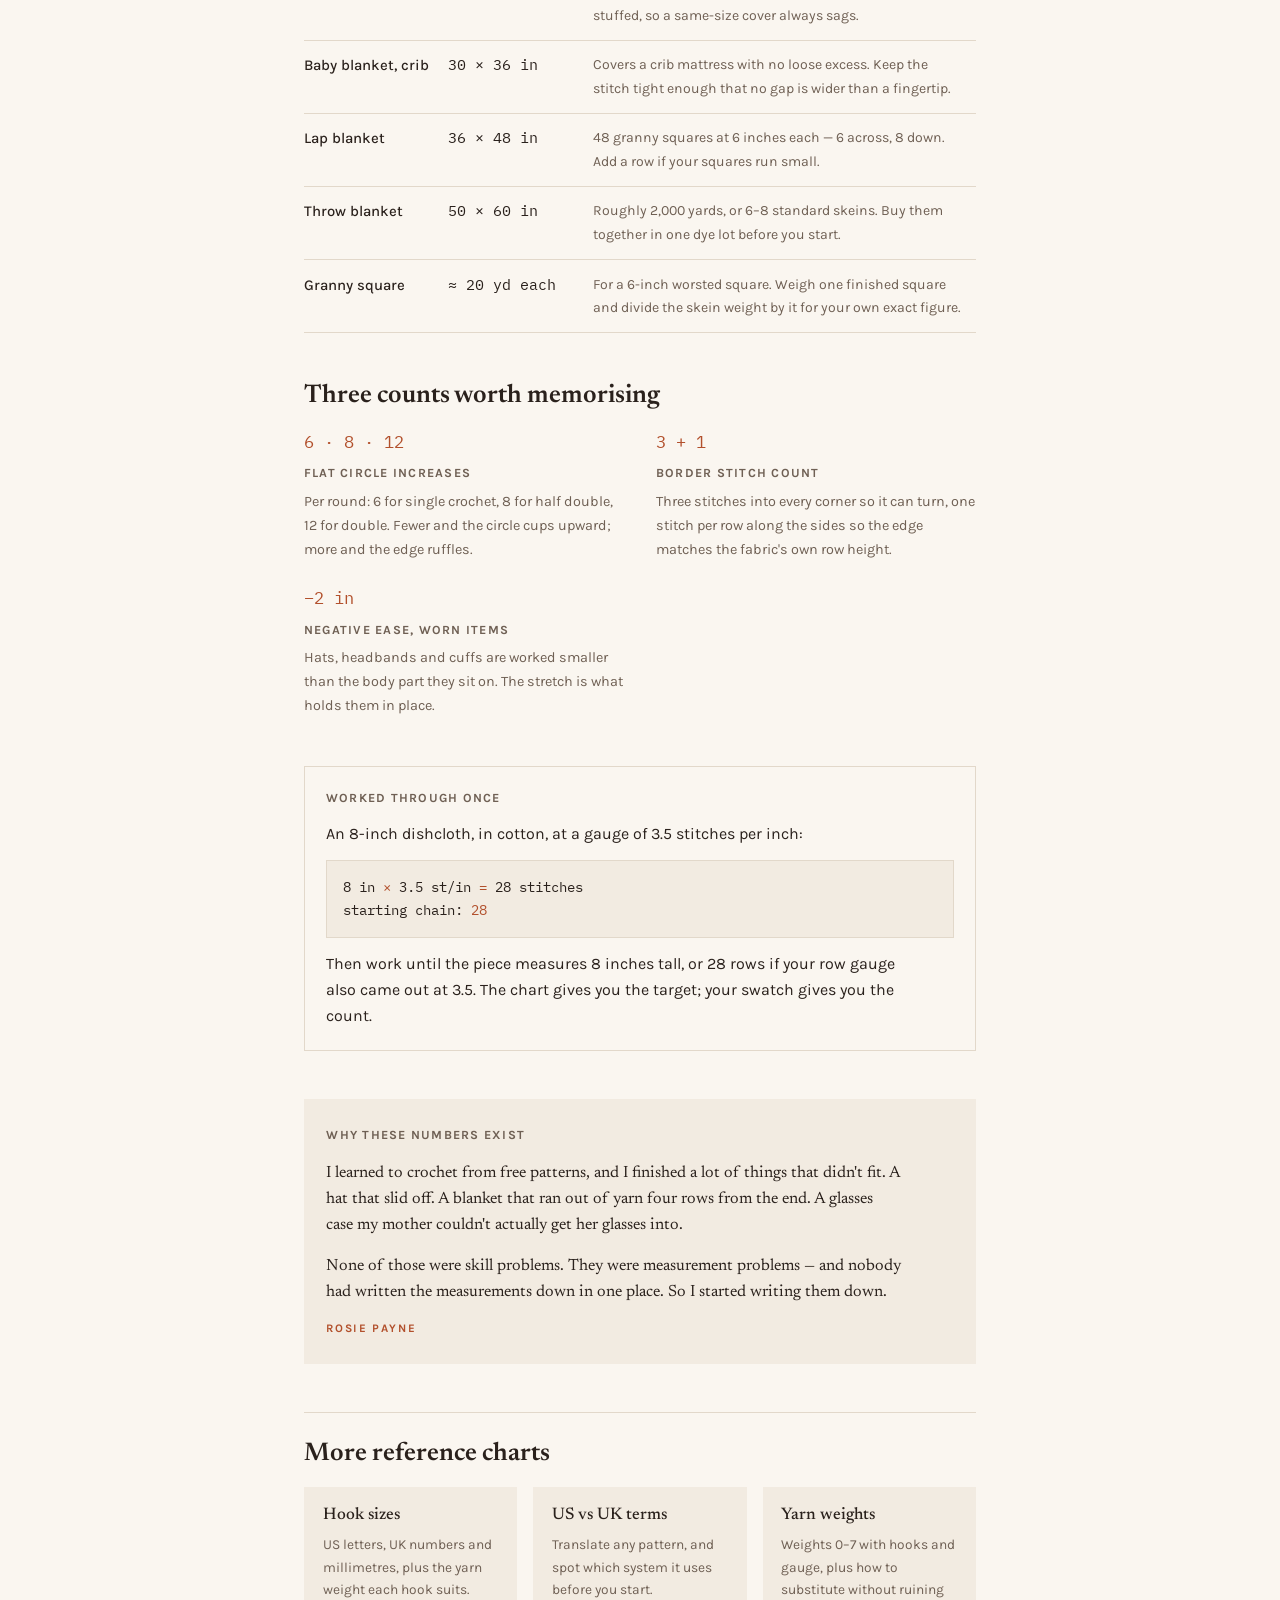
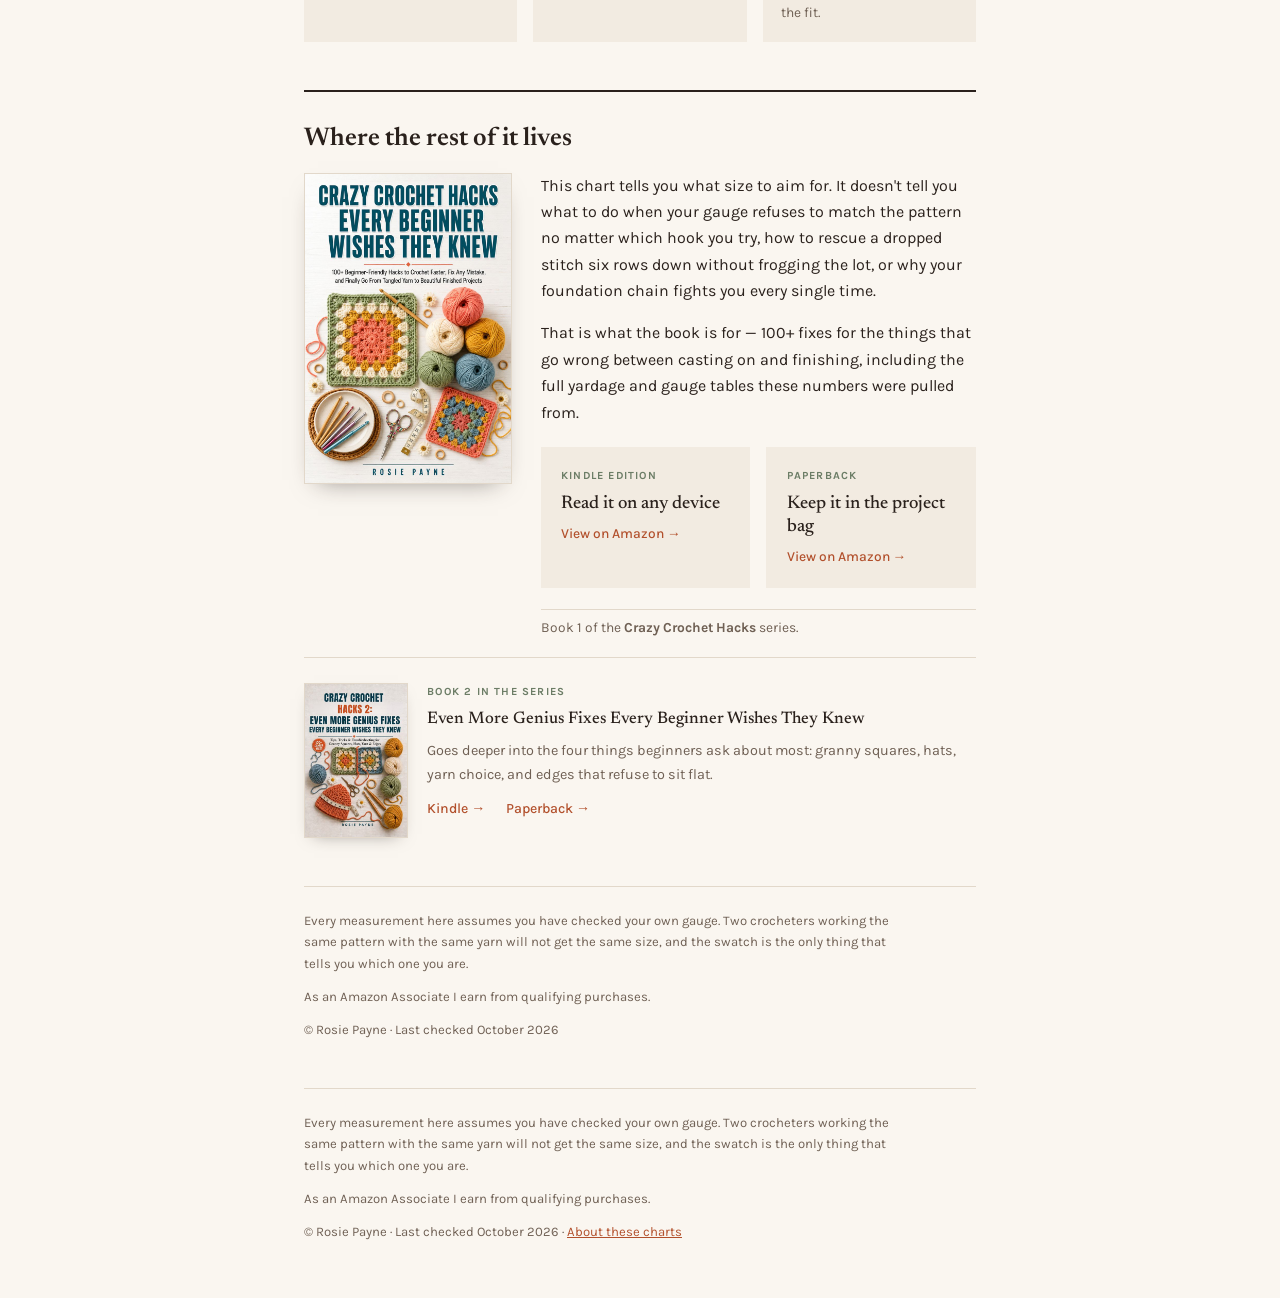
==== commit 898c73ee: "Expand site into a five-page crochet reference library Adds hook size conversion, US/UK terms, yarn " ====
--- a/index.html
+++ b/index.html
@@ -4,479 +4,48 @@
 <meta charset="utf-8">
 <meta name="viewport" content="width=device-width, initial-scale=1, viewport-fit=cover">
 
-<!-- ============================================================
-     PINTEREST SITE VERIFICATION
-     Replace af0567b0329eaeff9bea56c7104d49d6 with the code Pinterest gives you
-     at Settings > Claimed accounts > Claim website > Add HTML tag.
-     ============================================================ -->
 <meta name="p:domain_verify" content="af0567b0329eaeff9bea56c7104d49d6">
 
-<!-- ============================================================
-     RICH PINS - Article type (Open Graph)
-     Update og:url once your site address is live.
-     ============================================================ -->
+<!-- Rich Pins - Article type (Open Graph) -->
 <meta property="og:type" content="article">
 <meta property="og:title" content="Small Project Sizing Chart">
 <meta property="og:description" content="Finished measurements for the crochet projects people make most, plus the gauge math that turns each one into your own stitch and row count.">
 <meta property="og:site_name" content="Rosie Payne">
 <meta property="og:locale" content="en_US">
-<meta property="og:url" content="https://rosiepaynecrochet.github.io/">
-<meta property="og:image" content="https://rosiepaynecrochet.github.io/cover.jpg">
-<meta property="og:image:width" content="520">
-<meta property="og:image:height" content="780">
+<meta property="og:url" content="https://rosiepaynecrochet.com/">
+<meta property="og:image" content="https://rosiepaynecrochet.com/cover.jpg">
+<meta property="og:image:width" content="800">
+<meta property="og:image:height" content="1200">
 <meta property="og:image:alt" content="Cover of Crazy Crochet Hacks Every Beginner Wishes They Knew by Rosie Payne">
 <meta property="article:author" content="Rosie Payne">
-<meta property="article:published_time" content="2026-10-20">
+<meta property="article:published_time" content="2026-10-21">
 
 <meta name="description" content="Finished measurements for the crochet projects people make most, plus the gauge math that turns each one into your own stitch and row count.">
 <meta name="author" content="Rosie Payne">
-<link rel="canonical" href="https://rosiepaynecrochet.github.io/">
+<link rel="canonical" href="https://rosiepaynecrochet.com/">
 
 <link rel="icon" href="data:image/svg+xml,%3Csvg xmlns='http://www.w3.org/2000/svg' viewBox='0 0 32 32'%3E%3Crect width='32' height='32' rx='6' fill='%23b2502c'/%3E%3Ccircle cx='16' cy='16' r='7' fill='none' stroke='%23faf6f0' stroke-width='2'/%3E%3Cpath d='M16 9v14' stroke='%23faf6f0' stroke-width='2' stroke-linecap='round'/%3E%3C/svg%3E">
 <title>Small Project Sizing Chart</title>
 
+<link rel="preconnect" href="https://fonts.googleapis.com">
+<link rel="preconnect" href="https://fonts.gstatic.com" crossorigin>
 <link rel="stylesheet" href="https://fonts.googleapis.com/css2?family=Newsreader:ital,opsz,wght@0,6..72,400;0,6..72,500;0,6..72,600;1,6..72,400&family=Karla:wght@400;500;700&family=IBM+Plex+Mono:wght@400;500&display=swap">
-
-<style>
-  /* Layout: single reading column, reference-card feel. The chart is the hero;
-     the book offer sits after the value is delivered, never before it. */
-  :root {
-    --paper:      #faf6f0;
-    --paper-sunk: #f2ebe1;
-    --ink:        #2a211c;
-    --ink-soft:   #6f6054;
-    --rule:       #e2d8ca;
-    --clay:       #b2502c;
-    --sage:       #6c7d66;
-
-    --display: "Newsreader", Georgia, "Times New Roman", serif;
-    --body:    "Karla", "Helvetica Neue", Arial, sans-serif;
-    --figure:  "IBM Plex Mono", ui-monospace, "SF Mono", Menlo, monospace;
-  }
-
-  @media (prefers-color-scheme: dark) {
-    :root:not([data-theme="light"]) {
-      --paper:      #1b1613;
-      --paper-sunk: #241d19;
-      --ink:        #ece2d6;
-      --ink-soft:   #a39385;
-      --rule:       #3a302a;
-      --clay:       #d97c52;
-      --sage:       #93a48c;
-      color-scheme: dark;
-    }
-  }
-
-  :root[data-theme="dark"] {
-    --paper:      #1b1613;
-    --paper-sunk: #241d19;
-    --ink:        #ece2d6;
-    --ink-soft:   #a39385;
-    --rule:       #3a302a;
-    --clay:       #d97c52;
-    --sage:       #93a48c;
-    color-scheme: dark;
-  }
-
-  * { box-sizing: border-box; }
-
-  body {
-    background: var(--paper);
-    color: var(--ink);
-    font-family: var(--body);
-    font-size: 1rem;
-    line-height: 1.65;
-    -webkit-font-smoothing: antialiased;
-  }
-
-  .wrap {
-    max-width: 44rem;
-    margin: 0 auto;
-    padding-left: max(16px, env(safe-area-inset-left, 0px));
-    padding-right: max(16px, env(safe-area-inset-right, 0px));
-    padding-block: 2.75rem 3.5rem;
-    display: flex;
-    flex-direction: column;
-    gap: 3rem;
-  }
-
-  /* ---------- header ---------- */
-
-  .masthead { display: flex; flex-direction: column; gap: 0.85rem; }
-
-  .eyebrow {
-    font-family: var(--body);
-    font-size: 0.7rem;
-    font-weight: 700;
-    letter-spacing: 0.14em;
-    text-transform: uppercase;
-    color: var(--clay);
-  }
-
-  h1 {
-    font-family: var(--display);
-    font-weight: 500;
-    font-size: clamp(2rem, 7vw, 2.9rem);
-    line-height: 1.1;
-    letter-spacing: -0.015em;
-    margin: 0;
-    text-wrap: balance;
-  }
-
-  .standfirst {
-    font-family: var(--display);
-    font-size: clamp(1.05rem, 3.2vw, 1.2rem);
-    line-height: 1.55;
-    color: var(--ink-soft);
-    margin: 0;
-    max-width: 34rem;
-  }
-
-  /* ---------- sections ---------- */
-
-  section { display: flex; flex-direction: column; gap: 1.1rem; }
-
-  h2 {
-    font-family: var(--display);
-    font-weight: 600;
-    font-size: clamp(1.3rem, 4.5vw, 1.6rem);
-    line-height: 1.2;
-    margin: 0;
-    text-wrap: balance;
-  }
-
-  h3 {
-    font-family: var(--body);
-    font-weight: 700;
-    font-size: 0.78rem;
-    letter-spacing: 0.1em;
-    text-transform: uppercase;
-    color: var(--ink-soft);
-    margin: 0;
-  }
-
-  p { margin: 0; max-width: 36rem; }
-
-  .divider { border: 0; border-top: 1px solid var(--rule); margin: 0; }
-
-  /* ---------- gauge formula ---------- */
-
-  .gauge {
-    background: var(--paper-sunk);
-    border-left: 3px solid var(--clay);
-    padding: 1.4rem 1.3rem;
-    display: flex;
-    flex-direction: column;
-    gap: 1rem;
-  }
-
-  .steps {
-    margin: 0;
-    padding-left: 1.4rem;
-    display: flex;
-    flex-direction: column;
-    gap: 0.6rem;
-  }
-
-  .steps li { padding-left: 0.2rem; }
-
-  .eq {
-    font-family: var(--figure);
-    font-size: 0.86rem;
-    line-height: 1.7;
-    background: var(--paper);
-    border: 1px solid var(--rule);
-    padding: 0.9rem 1rem;
-    overflow-x: auto;
-    white-space: nowrap;
-  }
-
-  .eq span { color: var(--clay); }
-
-  /* ---------- chart ---------- */
-
-  .scroller { overflow-x: auto; border-block: 1px solid var(--rule); }
-
-  table {
-    width: 100%;
-    min-width: 32rem;
-    border-collapse: collapse;
-    font-size: 0.93rem;
-  }
-
-  caption { text-align: left; padding-bottom: 0.7rem; color: var(--ink-soft); font-size: 0.88rem; }
-
-  th {
-    text-align: left;
-    font-family: var(--body);
-    font-weight: 700;
-    font-size: 0.68rem;
-    letter-spacing: 0.1em;
-    text-transform: uppercase;
-    color: var(--ink-soft);
-    padding: 0.75rem 0.9rem 0.75rem 0;
-    border-bottom: 1px solid var(--rule);
-    vertical-align: bottom;
-  }
-
-  td {
-    padding: 0.8rem 0.9rem 0.8rem 0;
-    border-bottom: 1px solid var(--rule);
-    vertical-align: top;
-  }
-
-  tbody tr:last-child td { border-bottom: 0; }
-
-  td:first-child { font-weight: 500; white-space: nowrap; padding-right: 1.2rem; }
-
-  .size {
-    font-family: var(--figure);
-    font-variant-numeric: tabular-nums;
-    white-space: nowrap;
-    padding-right: 1.2rem;
-  }
-
-  .note { color: var(--ink-soft); font-size: 0.88rem; min-width: 0; }
-
-  /* ---------- formula rules ---------- */
-
-  .rules {
-    display: grid;
-    grid-template-columns: repeat(auto-fit, minmax(14rem, 1fr));
-    gap: 1.5rem 2rem;
-  }
-
-  .rule-item { display: flex; flex-direction: column; gap: 0.4rem; min-width: 0; }
-
-  .rule-item .num {
-    font-family: var(--figure);
-    font-variant-numeric: tabular-nums;
-    font-size: 1.05rem;
-    color: var(--clay);
-  }
-
-  .rule-item p { font-size: 0.9rem; color: var(--ink-soft); }
-
-  /* ---------- worked example ---------- */
-
-  .example {
-    border: 1px solid var(--rule);
-    padding: 1.3rem;
-    display: flex;
-    flex-direction: column;
-    gap: 0.8rem;
-  }
-
-  .example .eq { background: var(--paper-sunk); }
-
-  /* ---------- book ---------- */
-
-  /* ---------- author note ---------- */
-
-  .why {
-    background: var(--paper-sunk);
-    padding: 1.6rem 1.4rem;
-    display: flex;
-    flex-direction: column;
-    gap: 0.9rem;
-  }
-
-  .why p { font-family: var(--display); font-size: 1.02rem; line-height: 1.6; }
-
-  .signoff {
-    font-family: var(--body);
-    font-size: 0.72rem;
-    font-weight: 700;
-    letter-spacing: 0.14em;
-    text-transform: uppercase;
-    color: var(--clay);
-  }
-
-  /* ---------- book ---------- */
-
-  .book { border-top: 2px solid var(--ink); padding-top: 2rem; }
-
-  .book-body {
-    display: grid;
-    grid-template-columns: 13rem 1fr;
-    gap: 1.8rem;
-    align-items: start;
-  }
-
-  @media (max-width: 34rem) {
-    .book-body { grid-template-columns: 1fr; gap: 1.4rem; }
-    .cover { max-width: 11rem; }
-  }
-
-  .cover {
-    width: 100%;
-    max-width: 100%;
-    height: auto;
-    display: block;
-    border: 1px solid var(--rule);
-    box-shadow: 0 10px 24px -14px rgba(42, 33, 28, 0.55);
-  }
-
-  .book-copy { display: flex; flex-direction: column; gap: 1rem; min-width: 0; }
-
-  .formats {
-    display: grid;
-    grid-template-columns: repeat(auto-fit, minmax(13rem, 1fr));
-    gap: 1rem;
-    margin-top: 0.3rem;
-  }
-
-  .format {
-    display: flex;
-    flex-direction: column;
-    gap: 0.45rem;
-    padding: 1.2rem;
-    background: var(--paper-sunk);
-    text-decoration: none;
-    color: inherit;
-    border: 1px solid transparent;
-    transition: border-color 140ms ease, transform 140ms ease;
-    min-width: 0;
-  }
-
-  .format:hover, .format:focus-visible { border-color: var(--clay); transform: translateY(-2px); }
-
-  .format .kind {
-    font-family: var(--body);
-    font-size: 0.68rem;
-    font-weight: 700;
-    letter-spacing: 0.11em;
-    text-transform: uppercase;
-    color: var(--sage);
-  }
-
-  .format .name { font-family: var(--display); font-size: 1.15rem; font-weight: 500; line-height: 1.25; }
-
-  .format .go { font-size: 0.86rem; color: var(--clay); font-weight: 500; }
-
-  @media (prefers-reduced-motion: reduce) {
-    .format { transition: none; }
-    .format:hover, .format:focus-visible { transform: none; }
-  }
-
-  :focus-visible { outline: 2px solid var(--clay); outline-offset: 3px; }
-
-  /* ---------- footer ---------- */
-
-  footer {
-    border-top: 1px solid var(--rule);
-    padding-top: 1.4rem;
-    display: flex;
-    flex-direction: column;
-    gap: 0.7rem;
-    font-size: 0.82rem;
-    color: var(--ink-soft);
-  }
-
-  footer p { max-width: 38rem; }
-
-  .series {
-    font-size: 0.86rem;
-    color: var(--ink-soft);
-    padding-top: 0.4rem;
-    border-top: 1px solid var(--rule);
-    margin-top: 0.3rem;
-  }
-
-  /* ---------- book two: secondary weight, deliberately quieter than book one ---------- */
-
-  .next {
-    border-top: 1px solid var(--rule);
-    padding-top: 1.6rem;
-    display: grid;
-    grid-template-columns: 6.5rem 1fr;
-    gap: 1.2rem;
-    align-items: start;
-  }
-
-  .next img {
-    width: 100%;
-    height: auto;
-    display: block;
-    border: 1px solid var(--rule);
-    box-shadow: 0 6px 16px -10px rgba(42, 33, 28, 0.5);
-  }
-
-  .next-copy { display: flex; flex-direction: column; gap: 0.5rem; min-width: 0; }
-
-  .next-copy .label {
-    font-family: var(--body);
-    font-size: 0.68rem;
-    font-weight: 700;
-    letter-spacing: 0.11em;
-    text-transform: uppercase;
-    color: var(--sage);
-  }
-
-  .next-copy .t {
-    font-family: var(--display);
-    font-size: 1.05rem;
-    font-weight: 500;
-    line-height: 1.3;
-  }
-
-  .next-copy p { font-size: 0.9rem; color: var(--ink-soft); }
-
-  .next-links { display: flex; flex-wrap: wrap; gap: 0.4rem 1.3rem; margin-top: 0.15rem; }
-
-  .next-links a { color: var(--clay); font-weight: 500; font-size: 0.88rem; text-decoration: none; }
-  .next-links a:hover { text-decoration: underline; }
-
-  @media (max-width: 30rem) {
-    .next { grid-template-columns: 5rem 1fr; gap: 1rem; }
-  }
-
-  /* ---------- print: this is a reference chart, people will want it on paper ---------- */
-
-  @media print {
-    :root {
-      --paper: #fff;
-      --paper-sunk: #fff;
-      --ink: #000;
-      --ink-soft: #333;
-      --rule: #bbb;
-      --clay: #000;
-      --sage: #333;
-    }
-    .wrap { max-width: none; padding-block: 0; gap: 1.4rem; }
-    .book, .why, .no-print { display: none; }
-    .scroller { overflow: visible; border: 0; }
-    table { min-width: 0; font-size: 10pt; }
-    .gauge { border-left: 2px solid #000; }
-    h1 { font-size: 20pt; }
-    section { break-inside: avoid; }
-    tr { break-inside: avoid; }
-  }
-
-  .chart-head {
-    display: flex;
-    align-items: baseline;
-    justify-content: space-between;
-    gap: 1rem;
-    flex-wrap: wrap;
-  }
-  .print-btn {
-    font-family: var(--body);
-    font-size: 0.72rem;
-    font-weight: 700;
-    letter-spacing: 0.1em;
-    text-transform: uppercase;
-    color: var(--clay);
-    background: none;
-    border: 1px solid var(--rule);
-    padding: 0.45rem 0.8rem;
-    cursor: pointer;
-  }
-  .print-btn:hover { border-color: var(--clay); }
-</style>
+<link rel="stylesheet" href="/style.css">
 </head>
 <body>
 <div class="wrap">
+
+  <nav class="sitenav no-print" aria-label="Main">
+    <a class="brand" href="/">Rosie Payne</a>
+    <ul>
+      <li><a href="/" aria-current="page">Sizing chart</a></li>
+      <li><a href="/hook-sizes/">Hook sizes</a></li>
+      <li><a href="/crochet-terms/">US vs UK terms</a></li>
+      <li><a href="/yarn-weights/">Yarn weights</a></li>
+      <li><a href="/calculators/">Calculators</a></li>
+      <li><a href="/about/">About</a></li>
+    </ul>
+  </nav>
 
   <header class="masthead">
     <div class="eyebrow">Rosie Payne · Crochet Reference</div>
@@ -484,7 +53,7 @@
     <p class="standfirst">Finished measurements for the projects people make most — and the gauge math that turns each one into your own stitch and row count.</p>
   </header>
 
-  <section class="gauge">
+<section class="gauge">
     <h3>Start here — every number below depends on this</h3>
     <p>A finished measurement is useless on its own. Your gauge is what converts inches into stitches, and it is personal to your hands, hook and yarn.</p>
     <ol class="steps">
@@ -616,10 +185,28 @@
     <div class="signoff">Rosie Payne</div>
   </section>
 
-  <section class="book">
+  <section class="related no-print">
+    <h2>More reference charts</h2>
+    <div class="related-grid">
+      <a href="/hook-sizes/">
+        <span class="t">Hook sizes</span>
+        <span class="d">US letters, UK numbers and millimetres, plus the yarn weight each hook suits.</span>
+      </a>
+      <a href="/crochet-terms/">
+        <span class="t">US vs UK terms</span>
+        <span class="d">Translate any pattern, and spot which system it uses before you start.</span>
+      </a>
+      <a href="/yarn-weights/">
+        <span class="t">Yarn weights</span>
+        <span class="d">Weights 0–7 with hooks and gauge, plus how to substitute without ruining the fit.</span>
+      </a>
+    </div>
+  </section>
+
+<section class="book">
     <h2>Where the rest of it lives</h2>
     <div class="book-body">
-      <img class="cover" src="cover.jpg" width="520" height="780" alt="Cover of Crazy Crochet Hacks Every Beginner Wishes They Knew by Rosie Payne" loading="lazy">
+      <img class="cover" src="/cover.jpg" width="520" height="780" alt="Cover of Crazy Crochet Hacks Every Beginner Wishes They Knew by Rosie Payne" loading="lazy">
       <div class="book-copy">
         <p>This chart tells you what size to aim for. It doesn't tell you what to do when your gauge refuses to match the pattern no matter which hook you try, how to rescue a dropped stitch six rows down without frogging the lot, or why your foundation chain fights you every single time.</p>
         <p>That is what the book is for — 100+ fixes for the things that go wrong between casting on and finishing, including the full yardage and gauge tables these numbers were pulled from.</p>
@@ -640,7 +227,7 @@
     </div>
 
     <div class="next">
-      <img src="cover2.jpg" width="400" height="600" alt="Cover of Crazy Crochet Hacks 2 by Rosie Payne" loading="lazy">
+      <img src="/cover2.jpg" width="400" height="600" alt="Cover of Crazy Crochet Hacks 2 by Rosie Payne" loading="lazy">
       <div class="next-copy">
         <span class="label">Book 2 in the series</span>
         <span class="t">Even More Genius Fixes Every Beginner Wishes They Knew</span>
@@ -659,7 +246,12 @@
     <p>© Rosie Payne · Last checked October 2026</p>
   </footer>
 
+  <footer>
+    <p>Every measurement here assumes you have checked your own gauge. Two crocheters working the same pattern with the same yarn will not get the same size, and the swatch is the only thing that tells you which one you are.</p>
+    <p>As an Amazon Associate I earn from qualifying purchases.</p>
+    <p>&copy; Rosie Payne &middot; Last checked October 2026 &middot; <a href="/about/">About these charts</a></p>
+  </footer>
+
 </div>
-
 </body>
 </html>
--- a/style.css
+++ b/style.css
@@ -0,0 +1,692 @@
+/* ==========================================================================
+   Rosie Payne · Crochet Reference
+   Shared design system. One source of truth for every page.
+   Layout: single reading column, reference-card feel. The chart is the hero;
+   the book offer sits after the value is delivered, never before it.
+   ========================================================================== */
+
+:root {
+  --paper:      #faf6f0;
+  --paper-sunk: #f2ebe1;
+  --ink:        #2a211c;
+  --ink-soft:   #6f6054;
+  --rule:       #e2d8ca;
+  --clay:       #b2502c;
+  --sage:       #6c7d66;
+
+  --display: "Newsreader", Georgia, "Times New Roman", serif;
+  --body:    "Karla", "Helvetica Neue", Arial, sans-serif;
+  --figure:  "IBM Plex Mono", ui-monospace, "SF Mono", Menlo, monospace;
+}
+
+@media (prefers-color-scheme: dark) {
+  :root:not([data-theme="light"]) {
+    --paper:      #1b1613;
+    --paper-sunk: #241d19;
+    --ink:        #ece2d6;
+    --ink-soft:   #a39385;
+    --rule:       #3a302a;
+    --clay:       #d97c52;
+    --sage:       #93a48c;
+    color-scheme: dark;
+  }
+}
+
+:root[data-theme="dark"] {
+  --paper:      #1b1613;
+  --paper-sunk: #241d19;
+  --ink:        #ece2d6;
+  --ink-soft:   #a39385;
+  --rule:       #3a302a;
+  --clay:       #d97c52;
+  --sage:       #93a48c;
+  color-scheme: dark;
+}
+
+* { box-sizing: border-box; }
+
+body {
+  background: var(--paper);
+  color: var(--ink);
+  font-family: var(--body);
+  font-size: 1rem;
+  line-height: 1.65;
+  margin: 0;
+  -webkit-font-smoothing: antialiased;
+}
+
+.wrap {
+  max-width: 44rem;
+  margin: 0 auto;
+  padding-left: max(16px, env(safe-area-inset-left, 0px));
+  padding-right: max(16px, env(safe-area-inset-right, 0px));
+  padding-block: 1.6rem 3.5rem;
+  display: flex;
+  flex-direction: column;
+  gap: 3rem;
+}
+
+/* ---------- site navigation ---------- */
+
+.sitenav {
+  display: flex;
+  flex-wrap: wrap;
+  align-items: baseline;
+  gap: 0.5rem 1.4rem;
+  padding-bottom: 1rem;
+  border-bottom: 1px solid var(--rule);
+  margin-bottom: -1.4rem;
+}
+
+.sitenav .brand {
+  font-family: var(--body);
+  font-size: 0.7rem;
+  font-weight: 700;
+  letter-spacing: 0.14em;
+  text-transform: uppercase;
+  color: var(--clay);
+  text-decoration: none;
+  margin-right: auto;
+}
+
+.sitenav ul {
+  list-style: none;
+  margin: 0;
+  padding: 0;
+  display: flex;
+  flex-wrap: wrap;
+  gap: 0.35rem 1.2rem;
+}
+
+.sitenav a {
+  font-size: 0.84rem;
+  color: var(--ink-soft);
+  text-decoration: none;
+  border-bottom: 1px solid transparent;
+  padding-bottom: 1px;
+}
+
+.sitenav a:hover { color: var(--ink); border-bottom-color: var(--rule); }
+
+.sitenav a[aria-current="page"] {
+  color: var(--ink);
+  border-bottom-color: var(--clay);
+}
+
+/* ---------- header ---------- */
+
+.masthead { display: flex; flex-direction: column; gap: 0.85rem; }
+
+.eyebrow {
+  font-family: var(--body);
+  font-size: 0.7rem;
+  font-weight: 700;
+  letter-spacing: 0.14em;
+  text-transform: uppercase;
+  color: var(--clay);
+}
+
+h1 {
+  font-family: var(--display);
+  font-weight: 500;
+  font-size: clamp(2rem, 7vw, 2.9rem);
+  line-height: 1.1;
+  letter-spacing: -0.015em;
+  margin: 0;
+  text-wrap: balance;
+}
+
+.standfirst {
+  font-family: var(--display);
+  font-size: clamp(1.05rem, 3.2vw, 1.2rem);
+  line-height: 1.55;
+  color: var(--ink-soft);
+  margin: 0;
+  max-width: 34rem;
+}
+
+/* ---------- sections ---------- */
+
+section { display: flex; flex-direction: column; gap: 1.1rem; }
+
+h2 {
+  font-family: var(--display);
+  font-weight: 600;
+  font-size: clamp(1.3rem, 4.5vw, 1.6rem);
+  line-height: 1.2;
+  margin: 0;
+  text-wrap: balance;
+}
+
+h3 {
+  font-family: var(--body);
+  font-weight: 700;
+  font-size: 0.78rem;
+  letter-spacing: 0.1em;
+  text-transform: uppercase;
+  color: var(--ink-soft);
+  margin: 0;
+}
+
+p { margin: 0; max-width: 36rem; }
+
+a { color: var(--clay); }
+
+.divider { border: 0; border-top: 1px solid var(--rule); margin: 0; }
+
+ul.plain {
+  margin: 0;
+  padding-left: 1.4rem;
+  display: flex;
+  flex-direction: column;
+  gap: 0.6rem;
+  max-width: 36rem;
+}
+
+/* ---------- callout / gauge formula ---------- */
+
+.gauge {
+  background: var(--paper-sunk);
+  border-left: 3px solid var(--clay);
+  padding: 1.4rem 1.3rem;
+  display: flex;
+  flex-direction: column;
+  gap: 1rem;
+}
+
+.steps {
+  margin: 0;
+  padding-left: 1.4rem;
+  display: flex;
+  flex-direction: column;
+  gap: 0.6rem;
+}
+
+.steps li { padding-left: 0.2rem; }
+
+.eq {
+  font-family: var(--figure);
+  font-size: 0.86rem;
+  line-height: 1.7;
+  background: var(--paper);
+  border: 1px solid var(--rule);
+  padding: 0.9rem 1rem;
+  overflow-x: auto;
+  white-space: nowrap;
+}
+
+.eq span { color: var(--clay); }
+
+/* A warning callout: used where getting it wrong ruins the project. */
+.warn {
+  background: var(--paper-sunk);
+  border-left: 3px solid var(--sage);
+  padding: 1.3rem;
+  display: flex;
+  flex-direction: column;
+  gap: 0.8rem;
+}
+
+/* ---------- tables ---------- */
+
+.scroller { overflow-x: auto; border-block: 1px solid var(--rule); }
+
+table {
+  width: 100%;
+  min-width: 32rem;
+  border-collapse: collapse;
+  font-size: 0.93rem;
+}
+
+caption { text-align: left; padding-bottom: 0.7rem; color: var(--ink-soft); font-size: 0.88rem; }
+
+th {
+  text-align: left;
+  font-family: var(--body);
+  font-weight: 700;
+  font-size: 0.68rem;
+  letter-spacing: 0.1em;
+  text-transform: uppercase;
+  color: var(--ink-soft);
+  padding: 0.75rem 0.9rem 0.75rem 0;
+  border-bottom: 1px solid var(--rule);
+  vertical-align: bottom;
+}
+
+td {
+  padding: 0.8rem 0.9rem 0.8rem 0;
+  border-bottom: 1px solid var(--rule);
+  vertical-align: top;
+}
+
+tbody tr:last-child td { border-bottom: 0; }
+
+td:first-child { font-weight: 500; white-space: nowrap; padding-right: 1.2rem; }
+
+.size {
+  font-family: var(--figure);
+  font-variant-numeric: tabular-nums;
+  white-space: nowrap;
+  padding-right: 1.2rem;
+}
+
+.note { color: var(--ink-soft); font-size: 0.88rem; min-width: 0; }
+
+/* A row the reader should linger on — the one that causes ruined projects. */
+tr.flag td { background: var(--paper-sunk); }
+
+/* ---------- key-number grid ---------- */
+
+.rules {
+  display: grid;
+  grid-template-columns: repeat(auto-fit, minmax(14rem, 1fr));
+  gap: 1.5rem 2rem;
+}
+
+.rule-item { display: flex; flex-direction: column; gap: 0.4rem; min-width: 0; }
+
+.rule-item .num {
+  font-family: var(--figure);
+  font-variant-numeric: tabular-nums;
+  font-size: 1.05rem;
+  color: var(--clay);
+}
+
+.rule-item p { font-size: 0.9rem; color: var(--ink-soft); }
+
+/* ---------- worked example ---------- */
+
+.example {
+  border: 1px solid var(--rule);
+  padding: 1.3rem;
+  display: flex;
+  flex-direction: column;
+  gap: 0.8rem;
+}
+
+.example .eq { background: var(--paper-sunk); }
+
+/* ---------- calculators ---------- */
+
+.calc {
+  border: 1px solid var(--rule);
+  padding: 1.4rem 1.3rem;
+  display: flex;
+  flex-direction: column;
+  gap: 1.2rem;
+}
+
+.calc-intro { display: flex; flex-direction: column; gap: 0.6rem; }
+
+.unit-toggle { display: flex; gap: 0.5rem; align-items: center; flex-wrap: wrap; }
+
+.unit-toggle .seg {
+  display: inline-flex;
+  border: 1px solid var(--rule);
+}
+
+.unit-toggle button {
+  font-family: var(--body);
+  font-size: 0.72rem;
+  font-weight: 700;
+  letter-spacing: 0.08em;
+  text-transform: uppercase;
+  background: none;
+  border: 0;
+  color: var(--ink-soft);
+  padding: 0.4rem 0.8rem;
+  cursor: pointer;
+}
+
+.unit-toggle button[aria-pressed="true"] {
+  background: var(--clay);
+  color: var(--paper);
+}
+
+.calc-group { display: flex; flex-direction: column; gap: 0.7rem; }
+
+.calc-group > h3 {
+  font-size: 0.72rem;
+  letter-spacing: 0.12em;
+  color: var(--sage);
+  padding-bottom: 0.4rem;
+  border-bottom: 1px solid var(--rule);
+}
+
+.fields {
+  display: grid;
+  grid-template-columns: repeat(auto-fit, minmax(11rem, 1fr));
+  gap: 1rem;
+}
+
+.field { display: flex; flex-direction: column; gap: 0.35rem; min-width: 0; }
+
+.field label {
+  font-family: var(--body);
+  font-size: 0.7rem;
+  font-weight: 700;
+  letter-spacing: 0.08em;
+  text-transform: uppercase;
+  color: var(--ink-soft);
+}
+
+.field input {
+  font-family: var(--figure);
+  font-size: 1rem;
+  font-variant-numeric: tabular-nums;
+  color: var(--ink);
+  background: var(--paper);
+  border: 1px solid var(--rule);
+  padding: 0.6rem 0.7rem;
+  width: 100%;
+  min-width: 0;
+}
+
+.field input:focus-visible { outline: 2px solid var(--clay); outline-offset: 1px; }
+
+.field .hint { font-size: 0.78rem; color: var(--ink-soft); }
+
+.calc-out {
+  background: var(--paper-sunk);
+  border-left: 3px solid var(--clay);
+  padding: 1.1rem 1.2rem;
+  display: flex;
+  flex-direction: column;
+  gap: 0.8rem;
+}
+
+.out-row {
+  display: flex;
+  flex-wrap: wrap;
+  align-items: baseline;
+  justify-content: space-between;
+  gap: 0.3rem 1rem;
+}
+
+.out-row .k {
+  font-family: var(--body);
+  font-size: 0.78rem;
+  font-weight: 700;
+  letter-spacing: 0.08em;
+  text-transform: uppercase;
+  color: var(--ink-soft);
+}
+
+.out-row .v {
+  font-family: var(--figure);
+  font-variant-numeric: tabular-nums;
+  font-size: 1.25rem;
+  color: var(--clay);
+}
+
+.out-row.minor .v { font-size: 0.95rem; color: var(--ink); }
+
+.calc-note { font-size: 0.86rem; color: var(--ink-soft); }
+
+/* ---------- author note ---------- */
+
+.why {
+  background: var(--paper-sunk);
+  padding: 1.6rem 1.4rem;
+  display: flex;
+  flex-direction: column;
+  gap: 0.9rem;
+}
+
+.why p { font-family: var(--display); font-size: 1.02rem; line-height: 1.6; }
+
+.signoff {
+  font-family: var(--body);
+  font-size: 0.72rem;
+  font-weight: 700;
+  letter-spacing: 0.14em;
+  text-transform: uppercase;
+  color: var(--clay);
+}
+
+/* ---------- related pages ---------- */
+
+.related { border-top: 1px solid var(--rule); padding-top: 1.6rem; }
+
+.related-grid {
+  display: grid;
+  grid-template-columns: repeat(auto-fit, minmax(13rem, 1fr));
+  gap: 1rem;
+}
+
+.related-grid a {
+  display: flex;
+  flex-direction: column;
+  gap: 0.35rem;
+  padding: 1.1rem;
+  background: var(--paper-sunk);
+  text-decoration: none;
+  color: inherit;
+  border: 1px solid transparent;
+  transition: border-color 140ms ease;
+  min-width: 0;
+}
+
+.related-grid a:hover, .related-grid a:focus-visible { border-color: var(--clay); }
+
+.related-grid .t { font-family: var(--display); font-size: 1.05rem; font-weight: 500; line-height: 1.3; }
+.related-grid .d { font-size: 0.86rem; color: var(--ink-soft); }
+
+/* ---------- book: full treatment ---------- */
+
+.book { border-top: 2px solid var(--ink); padding-top: 2rem; }
+
+.book-body {
+  display: grid;
+  grid-template-columns: 13rem 1fr;
+  gap: 1.8rem;
+  align-items: start;
+}
+
+@media (max-width: 34rem) {
+  .book-body { grid-template-columns: 1fr; gap: 1.4rem; }
+  .cover { max-width: 11rem; }
+}
+
+.cover {
+  width: 100%;
+  max-width: 100%;
+  height: auto;
+  display: block;
+  border: 1px solid var(--rule);
+  box-shadow: 0 10px 24px -14px rgba(42, 33, 28, 0.55);
+}
+
+.book-copy { display: flex; flex-direction: column; gap: 1rem; min-width: 0; }
+
+.formats {
+  display: grid;
+  grid-template-columns: repeat(auto-fit, minmax(13rem, 1fr));
+  gap: 1rem;
+  margin-top: 0.3rem;
+}
+
+.format {
+  display: flex;
+  flex-direction: column;
+  gap: 0.45rem;
+  padding: 1.2rem;
+  background: var(--paper-sunk);
+  text-decoration: none;
+  color: inherit;
+  border: 1px solid transparent;
+  transition: border-color 140ms ease, transform 140ms ease;
+  min-width: 0;
+}
+
+.format:hover, .format:focus-visible { border-color: var(--clay); transform: translateY(-2px); }
+
+.format .kind {
+  font-family: var(--body);
+  font-size: 0.68rem;
+  font-weight: 700;
+  letter-spacing: 0.11em;
+  text-transform: uppercase;
+  color: var(--sage);
+}
+
+.format .name { font-family: var(--display); font-size: 1.15rem; font-weight: 500; line-height: 1.25; }
+
+.format .go { font-size: 0.86rem; color: var(--clay); font-weight: 500; }
+
+@media (prefers-reduced-motion: reduce) {
+  .format { transition: none; }
+  .format:hover, .format:focus-visible { transform: none; }
+}
+
+:focus-visible { outline: 2px solid var(--clay); outline-offset: 3px; }
+
+/* ---------- book: compact card for secondary pages ---------- */
+
+.bookcard {
+  border-top: 2px solid var(--ink);
+  padding-top: 1.8rem;
+  display: grid;
+  grid-template-columns: 8rem 1fr;
+  gap: 1.5rem;
+  align-items: start;
+}
+
+.bookcard img {
+  width: 100%;
+  height: auto;
+  display: block;
+  border: 1px solid var(--rule);
+  box-shadow: 0 8px 20px -12px rgba(42, 33, 28, 0.5);
+}
+
+.bookcard-copy { display: flex; flex-direction: column; gap: 0.7rem; min-width: 0; }
+
+.bookcard-copy p { font-size: 0.95rem; }
+
+.bookcard-links { display: flex; flex-wrap: wrap; gap: 0.4rem 1.3rem; margin-top: 0.2rem; }
+
+.bookcard-links a { color: var(--clay); font-weight: 500; font-size: 0.9rem; text-decoration: none; }
+.bookcard-links a:hover { text-decoration: underline; }
+
+@media (max-width: 30rem) {
+  .bookcard { grid-template-columns: 6rem 1fr; gap: 1.1rem; }
+}
+
+/* ---------- footer ---------- */
+
+footer {
+  border-top: 1px solid var(--rule);
+  padding-top: 1.4rem;
+  display: flex;
+  flex-direction: column;
+  gap: 0.7rem;
+  font-size: 0.82rem;
+  color: var(--ink-soft);
+}
+
+footer p { max-width: 38rem; }
+
+.series {
+  font-size: 0.86rem;
+  color: var(--ink-soft);
+  padding-top: 0.4rem;
+  border-top: 1px solid var(--rule);
+  margin-top: 0.3rem;
+}
+
+/* ---------- book two: secondary weight, deliberately quieter than book one ---------- */
+
+.next {
+  border-top: 1px solid var(--rule);
+  padding-top: 1.6rem;
+  display: grid;
+  grid-template-columns: 6.5rem 1fr;
+  gap: 1.2rem;
+  align-items: start;
+}
+
+.next img {
+  width: 100%;
+  height: auto;
+  display: block;
+  border: 1px solid var(--rule);
+  box-shadow: 0 6px 16px -10px rgba(42, 33, 28, 0.5);
+}
+
+.next-copy { display: flex; flex-direction: column; gap: 0.5rem; min-width: 0; }
+
+.next-copy .label {
+  font-family: var(--body);
+  font-size: 0.68rem;
+  font-weight: 700;
+  letter-spacing: 0.11em;
+  text-transform: uppercase;
+  color: var(--sage);
+}
+
+.next-copy .t {
+  font-family: var(--display);
+  font-size: 1.05rem;
+  font-weight: 500;
+  line-height: 1.3;
+}
+
+.next-copy p { font-size: 0.9rem; color: var(--ink-soft); }
+
+.next-links { display: flex; flex-wrap: wrap; gap: 0.4rem 1.3rem; margin-top: 0.15rem; }
+
+.next-links a { color: var(--clay); font-weight: 500; font-size: 0.88rem; text-decoration: none; }
+.next-links a:hover { text-decoration: underline; }
+
+@media (max-width: 30rem) {
+  .next { grid-template-columns: 5rem 1fr; gap: 1rem; }
+}
+
+/* ---------- chart head + print button ---------- */
+
+.chart-head {
+  display: flex;
+  align-items: baseline;
+  justify-content: space-between;
+  gap: 1rem;
+  flex-wrap: wrap;
+}
+
+.print-btn {
+  font-family: var(--body);
+  font-size: 0.72rem;
+  font-weight: 700;
+  letter-spacing: 0.1em;
+  text-transform: uppercase;
+  color: var(--clay);
+  background: none;
+  border: 1px solid var(--rule);
+  padding: 0.45rem 0.8rem;
+  cursor: pointer;
+}
+
+.print-btn:hover { border-color: var(--clay); }
+
+/* ---------- print: these are reference charts, people want them on paper ---------- */
+
+@media print {
+  :root {
+    --paper: #fff;
+    --paper-sunk: #fff;
+    --ink: #000;
+    --ink-soft: #333;
+    --rule: #bbb;
+    --clay: #000;
+    --sage: #333;
+  }
+  .wrap { max-width: none; padding-block: 0; gap: 1.4rem; }
+  .book, .bookcard, .why, .sitenav, .related, .no-print { display: none; }
+  .scroller { overflow: visible; border: 0; }
+  table { min-width: 0; font-size: 10pt; }
+  .gauge, .warn { border-left: 2px solid #000; }
+  .calc-out { border-left: 2px solid #000; }
+  h1 { font-size: 20pt; }
+  section { break-inside: avoid; }
+  tr { break-inside: avoid; }
+}
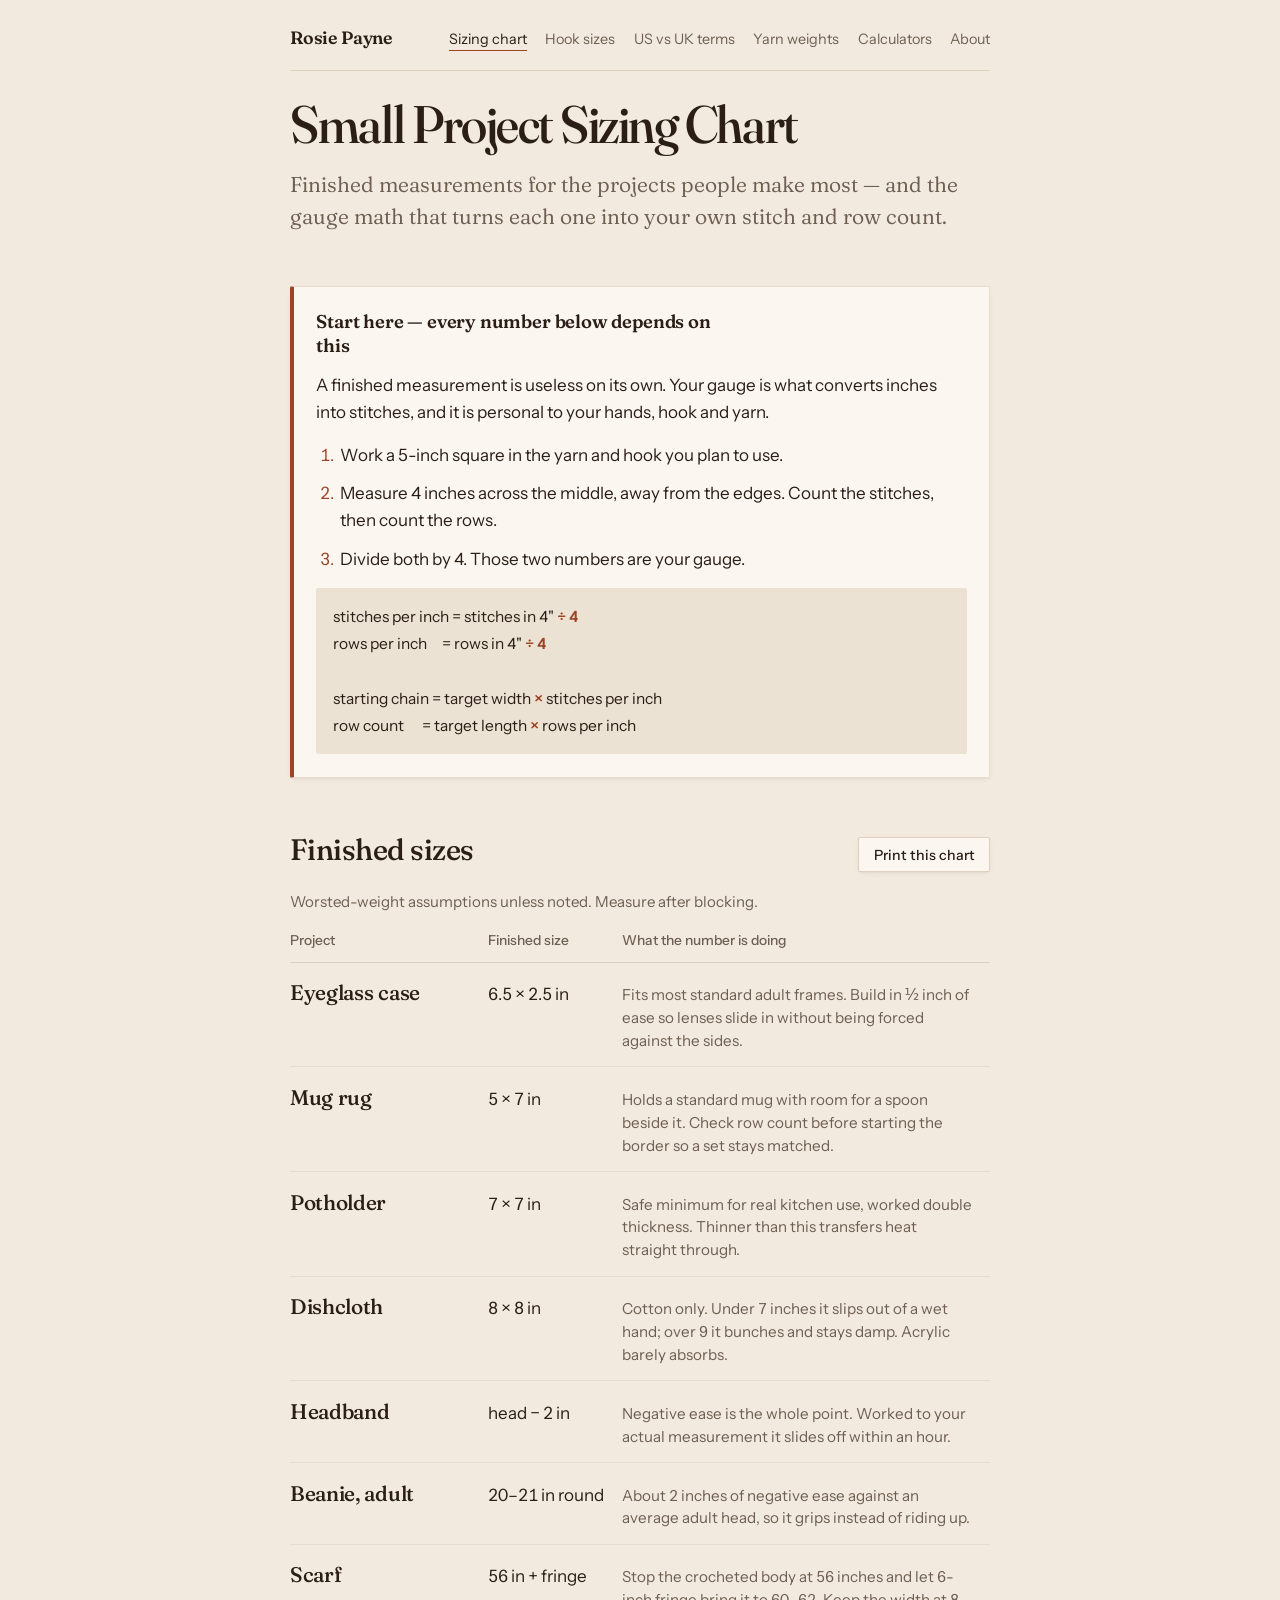
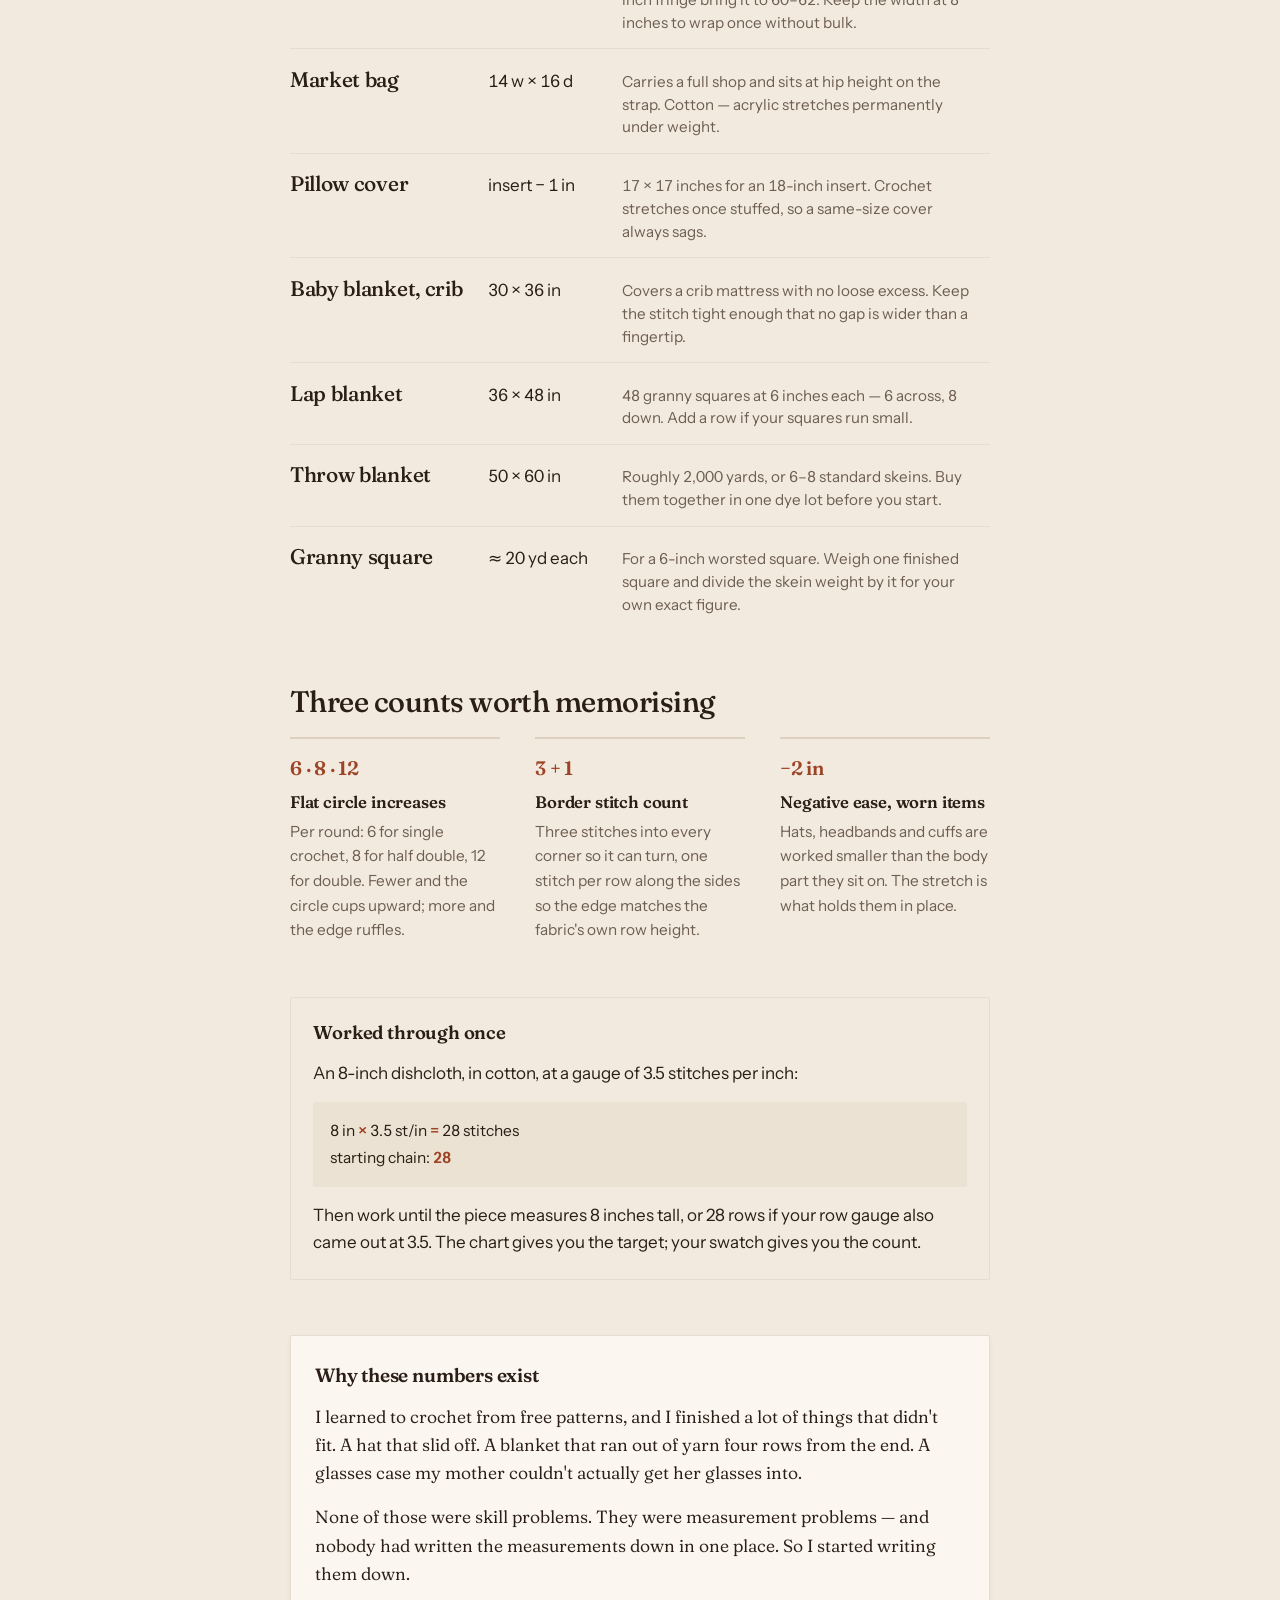
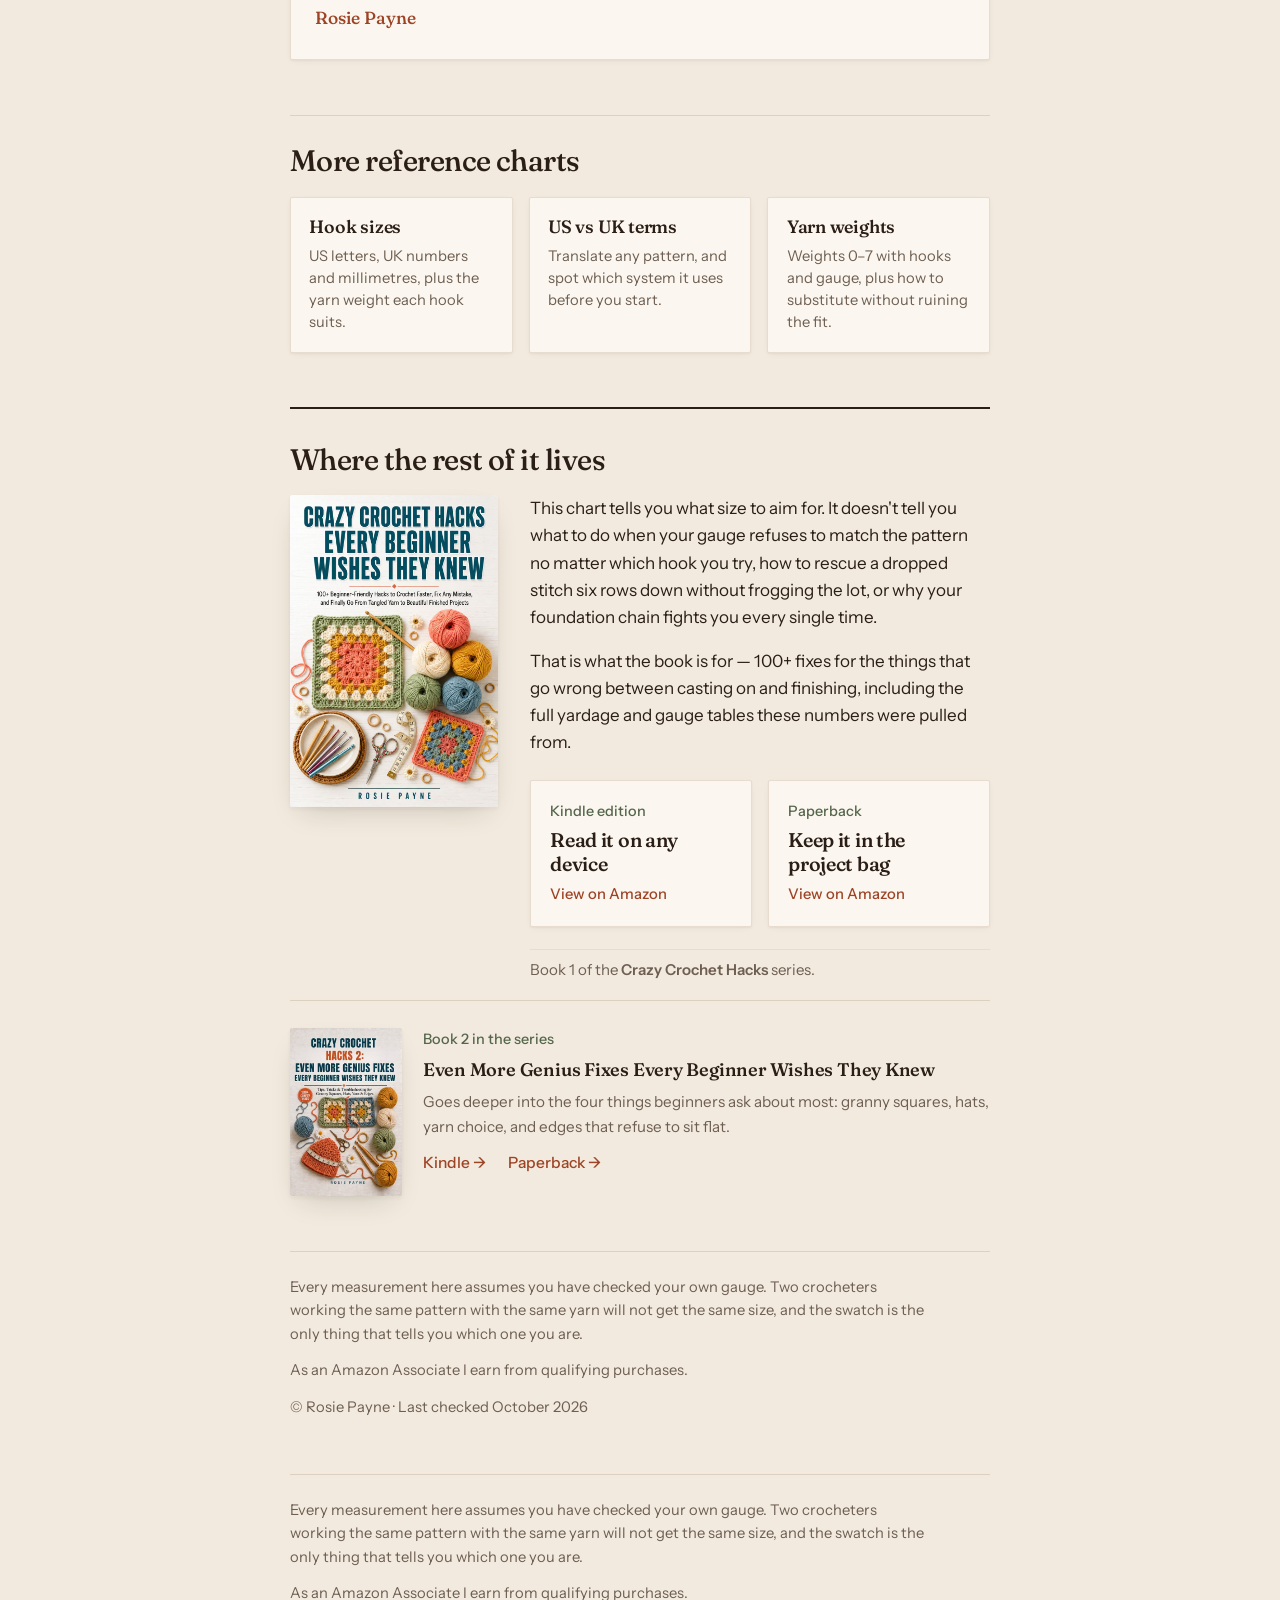
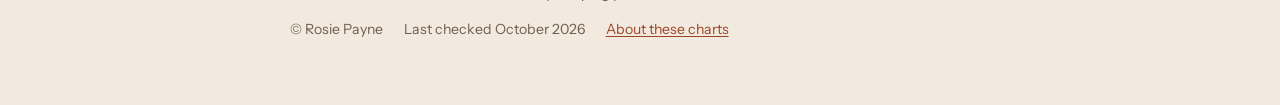
==== commit 185ed3b9: "Redesign: the measurement becomes the hero The old design was the generic cream-and-terracotta docum" ====
--- a/index.html
+++ b/index.html
@@ -29,8 +29,12 @@
 
 <link rel="preconnect" href="https://fonts.googleapis.com">
 <link rel="preconnect" href="https://fonts.gstatic.com" crossorigin>
-<link rel="stylesheet" href="https://fonts.googleapis.com/css2?family=Newsreader:ital,opsz,wght@0,6..72,400;0,6..72,500;0,6..72,600;1,6..72,400&family=Karla:wght@400;500;700&family=IBM+Plex+Mono:wght@400;500&display=swap">
+<link rel="stylesheet" href="https://fonts.googleapis.com/css2?family=Fraunces:opsz,wght,SOFT,WONK@9..144,300..700,0..100,0..1&family=Instrument+Sans:wght@400..600&display=swap">
 <link rel="stylesheet" href="/style.css">
+
+<!-- Cloudflare Web Analytics -->
+<script defer type='module' src='https://static.cloudflareinsights.com/beacon.min.js' data-cf-beacon='{"token": "5bd7aab32dd1469f88eba23e5c27101e"}'></script>
+<!-- End Cloudflare Web Analytics -->
 </head>
 <body>
 <div class="wrap">
@@ -48,7 +52,6 @@
   </nav>
 
   <header class="masthead">
-    <div class="eyebrow">Rosie Payne · Crochet Reference</div>
     <h1>Small Project Sizing Chart</h1>
     <p class="standfirst">Finished measurements for the projects people make most — and the gauge math that turns each one into your own stitch and row count.</p>
   </header>
@@ -82,68 +85,68 @@
         <tbody>
           <tr>
             <td>Eyeglass case</td>
-            <td class="size">6.5 × 2.5 in</td>
-            <td class="note">Fits most standard adult frames. Build in ½ inch of ease so lenses slide in without being forced against the sides.</td>
+            <td class="size" data-label="Finished size">6.5 × 2.5 in</td>
+            <td class="note" data-label="What the number is doing">Fits most standard adult frames. Build in ½ inch of ease so lenses slide in without being forced against the sides.</td>
           </tr>
           <tr>
             <td>Mug rug</td>
-            <td class="size">5 × 7 in</td>
-            <td class="note">Holds a standard mug with room for a spoon beside it. Check row count before starting the border so a set stays matched.</td>
+            <td class="size" data-label="Finished size">5 × 7 in</td>
+            <td class="note" data-label="What the number is doing">Holds a standard mug with room for a spoon beside it. Check row count before starting the border so a set stays matched.</td>
           </tr>
           <tr>
             <td>Potholder</td>
-            <td class="size">7 × 7 in</td>
-            <td class="note">Safe minimum for real kitchen use, worked double thickness. Thinner than this transfers heat straight through.</td>
+            <td class="size" data-label="Finished size">7 × 7 in</td>
+            <td class="note" data-label="What the number is doing">Safe minimum for real kitchen use, worked double thickness. Thinner than this transfers heat straight through.</td>
           </tr>
           <tr>
             <td>Dishcloth</td>
-            <td class="size">8 × 8 in</td>
-            <td class="note">Cotton only. Under 7 inches it slips out of a wet hand; over 9 it bunches and stays damp. Acrylic barely absorbs.</td>
+            <td class="size" data-label="Finished size">8 × 8 in</td>
+            <td class="note" data-label="What the number is doing">Cotton only. Under 7 inches it slips out of a wet hand; over 9 it bunches and stays damp. Acrylic barely absorbs.</td>
           </tr>
           <tr>
             <td>Headband</td>
-            <td class="size">head − 2 in</td>
-            <td class="note">Negative ease is the whole point. Worked to your actual measurement it slides off within an hour.</td>
+            <td class="size" data-label="Finished size">head − 2 in</td>
+            <td class="note" data-label="What the number is doing">Negative ease is the whole point. Worked to your actual measurement it slides off within an hour.</td>
           </tr>
           <tr>
             <td>Beanie, adult</td>
-            <td class="size">20–21 in round</td>
-            <td class="note">About 2 inches of negative ease against an average adult head, so it grips instead of riding up.</td>
+            <td class="size" data-label="Finished size">20–21 in round</td>
+            <td class="note" data-label="What the number is doing">About 2 inches of negative ease against an average adult head, so it grips instead of riding up.</td>
           </tr>
           <tr>
             <td>Scarf</td>
-            <td class="size">56 in + fringe</td>
-            <td class="note">Stop the crocheted body at 56 inches and let 6-inch fringe bring it to 60–62. Keep the width at 8 inches to wrap once without bulk.</td>
+            <td class="size" data-label="Finished size">56 in + fringe</td>
+            <td class="note" data-label="What the number is doing">Stop the crocheted body at 56 inches and let 6-inch fringe bring it to 60–62. Keep the width at 8 inches to wrap once without bulk.</td>
           </tr>
           <tr>
             <td>Market bag</td>
-            <td class="size">14 w × 16 d</td>
-            <td class="note">Carries a full shop and sits at hip height on the strap. Cotton — acrylic stretches permanently under weight.</td>
+            <td class="size" data-label="Finished size">14 w × 16 d</td>
+            <td class="note" data-label="What the number is doing">Carries a full shop and sits at hip height on the strap. Cotton — acrylic stretches permanently under weight.</td>
           </tr>
           <tr>
             <td>Pillow cover</td>
-            <td class="size">insert − 1 in</td>
-            <td class="note">17 × 17 inches for an 18-inch insert. Crochet stretches once stuffed, so a same-size cover always sags.</td>
+            <td class="size" data-label="Finished size">insert − 1 in</td>
+            <td class="note" data-label="What the number is doing">17 × 17 inches for an 18-inch insert. Crochet stretches once stuffed, so a same-size cover always sags.</td>
           </tr>
           <tr>
             <td>Baby blanket, crib</td>
-            <td class="size">30 × 36 in</td>
-            <td class="note">Covers a crib mattress with no loose excess. Keep the stitch tight enough that no gap is wider than a fingertip.</td>
+            <td class="size" data-label="Finished size">30 × 36 in</td>
+            <td class="note" data-label="What the number is doing">Covers a crib mattress with no loose excess. Keep the stitch tight enough that no gap is wider than a fingertip.</td>
           </tr>
           <tr>
             <td>Lap blanket</td>
-            <td class="size">36 × 48 in</td>
-            <td class="note">48 granny squares at 6 inches each — 6 across, 8 down. Add a row if your squares run small.</td>
+            <td class="size" data-label="Finished size">36 × 48 in</td>
+            <td class="note" data-label="What the number is doing">48 granny squares at 6 inches each — 6 across, 8 down. Add a row if your squares run small.</td>
           </tr>
           <tr>
             <td>Throw blanket</td>
-            <td class="size">50 × 60 in</td>
-            <td class="note">Roughly 2,000 yards, or 6–8 standard skeins. Buy them together in one dye lot before you start.</td>
+            <td class="size" data-label="Finished size">50 × 60 in</td>
+            <td class="note" data-label="What the number is doing">Roughly 2,000 yards, or 6–8 standard skeins. Buy them together in one dye lot before you start.</td>
           </tr>
           <tr>
             <td>Granny square</td>
-            <td class="size">≈ 20 yd each</td>
-            <td class="note">For a 6-inch worsted square. Weigh one finished square and divide the skein weight by it for your own exact figure.</td>
+            <td class="size" data-label="Finished size">≈ 20 yd each</td>
+            <td class="note" data-label="What the number is doing">For a 6-inch worsted square. Weigh one finished square and divide the skein weight by it for your own exact figure.</td>
           </tr>
         </tbody>
       </table>
@@ -214,12 +217,12 @@
           <a class="format" href="https://www.amazon.com/Crazy-Crochet-Hacks-Beginner-Wishes-ebook/dp/B0H87TYJW7?tag=rosiepayne0a-20&amp;utm_source=pinterest&amp;utm_medium=social&amp;utm_campaign=crochet_hacks&amp;utm_content=landing" target="_blank" rel="noopener">
             <span class="kind">Kindle edition</span>
             <span class="name">Read it on any device</span>
-            <span class="go">View on Amazon →</span>
+            <span class="go">View on Amazon</span>
           </a>
           <a class="format" href="https://www.amazon.com/Crazy-Crochet-Hacks-Beginner-Wishes/dp/B0H89DZP89?tag=rosiepayne0a-20&amp;utm_source=pinterest&amp;utm_medium=social&amp;utm_campaign=crochet_hacks&amp;utm_content=landing" target="_blank" rel="noopener">
             <span class="kind">Paperback</span>
             <span class="name">Keep it in the project bag</span>
-            <span class="go">View on Amazon →</span>
+            <span class="go">View on Amazon</span>
           </a>
         </div>
         <p class="series">Book 1 of the <strong>Crazy Crochet Hacks</strong> series.</p>
@@ -249,7 +252,7 @@
   <footer>
     <p>Every measurement here assumes you have checked your own gauge. Two crocheters working the same pattern with the same yarn will not get the same size, and the swatch is the only thing that tells you which one you are.</p>
     <p>As an Amazon Associate I earn from qualifying purchases.</p>
-    <p>&copy; Rosie Payne &middot; Last checked October 2026 &middot; <a href="/about/">About these charts</a></p>
+    <p class="fineprint"><span>&copy; Rosie Payne</span> <span>Last checked October 2026</span> <a href="/about/">About these charts</a></p>
   </footer>
 
 </div>
--- a/style.css
+++ b/style.css
@@ -1,93 +1,127 @@
 /* ==========================================================================
    Rosie Payne · Crochet Reference
-   Shared design system. One source of truth for every page.
-   Layout: single reading column, reference-card feel. The chart is the hero;
-   the book offer sits after the value is delivered, never before it.
+   One stylesheet, every page.
+
+   Concept: the haberdashery reference card — the stamped card that comes with
+   a good set of hooks. Precise, printed, tactile.
+
+   The measurement is the hero. A reader arrives mid-project wanting one
+   number, so the number carries the typographic weight and the prose stays
+   quiet around it.
+
+   Three rules this file keeps:
+     1. Surfaces lift off the page. Nothing sinks into it.
+     2. No tracked all-caps labels. Weight and size do that work.
+     3. On a phone every table row becomes a card, never a sideways scroll.
    ========================================================================== */
 
 :root {
-  --paper:      #faf6f0;
-  --paper-sunk: #f2ebe1;
-  --ink:        #2a211c;
-  --ink-soft:   #6f6054;
-  --rule:       #e2d8ca;
-  --clay:       #b2502c;
-  --sage:       #6c7d66;
-
-  --display: "Newsreader", Georgia, "Times New Roman", serif;
-  --body:    "Karla", "Helvetica Neue", Arial, sans-serif;
-  --figure:  "IBM Plex Mono", ui-monospace, "SF Mono", Menlo, monospace;
+  /* paper and ink */
+  --paper:      #f2eade;
+  --card:       #fbf7f0;   /* lighter than paper, so cards lift */
+  --card-deep:  #ece2d3;   /* for the rare surface that should recede */
+  --ink:        #2a1e16;
+  --ink-soft:   #6e5f52;
+  --rule:       #ddd0be;
+  --rule-soft:  #e7dccd;
+
+  /* pigment, not pastel: madder root and a grey-green */
+  --madder:     #9e4426;
+  --madder-lit: #b85631;
+  --sage:       #55664c;
+
+  --lift-1: 0 1px 2px rgba(42, 30, 22, 0.04), 0 2px 8px -2px rgba(42, 30, 22, 0.06);
+  --lift-2: 0 2px 4px rgba(42, 30, 22, 0.05), 0 12px 28px -12px rgba(42, 30, 22, 0.22);
+
+  --display: "Fraunces", Georgia, "Times New Roman", serif;
+  --body:    "Instrument Sans", system-ui, -apple-system, "Helvetica Neue", Arial, sans-serif;
+
+  --measure: 64ch;
 }
 
 @media (prefers-color-scheme: dark) {
   :root:not([data-theme="light"]) {
-    --paper:      #1b1613;
-    --paper-sunk: #241d19;
-    --ink:        #ece2d6;
-    --ink-soft:   #a39385;
-    --rule:       #3a302a;
-    --clay:       #d97c52;
-    --sage:       #93a48c;
+    --paper:      #17120e;
+    --card:       #211a14;
+    --card-deep:  #120e0a;
+    --ink:        #f0e7db;
+    --ink-soft:   #a99685;
+    --rule:       #3a2f26;
+    --rule-soft:  #2e241d;
+    --madder:     #e08456;
+    --madder-lit: #ea9169;
+    --sage:       #9bae8b;
+    --lift-1: 0 1px 2px rgba(0, 0, 0, 0.3), 0 2px 8px -2px rgba(0, 0, 0, 0.4);
+    --lift-2: 0 2px 4px rgba(0, 0, 0, 0.3), 0 12px 28px -12px rgba(0, 0, 0, 0.7);
     color-scheme: dark;
   }
 }
 
 :root[data-theme="dark"] {
-  --paper:      #1b1613;
-  --paper-sunk: #241d19;
-  --ink:        #ece2d6;
-  --ink-soft:   #a39385;
-  --rule:       #3a302a;
-  --clay:       #d97c52;
-  --sage:       #93a48c;
+  --paper:      #17120e;
+  --card:       #211a14;
+  --card-deep:  #120e0a;
+  --ink:        #f0e7db;
+  --ink-soft:   #a99685;
+  --rule:       #3a2f26;
+  --rule-soft:  #2e241d;
+  --madder:     #e08456;
+  --madder-lit: #ea9169;
+  --sage:       #9bae8b;
+  --lift-1: 0 1px 2px rgba(0, 0, 0, 0.3), 0 2px 8px -2px rgba(0, 0, 0, 0.4);
+  --lift-2: 0 2px 4px rgba(0, 0, 0, 0.3), 0 12px 28px -12px rgba(0, 0, 0, 0.7);
   color-scheme: dark;
 }
 
 * { box-sizing: border-box; }
+
+html { -webkit-text-size-adjust: 100%; }
 
 body {
   background: var(--paper);
   color: var(--ink);
   font-family: var(--body);
-  font-size: 1rem;
-  line-height: 1.65;
+  font-size: 1.0625rem;
+  line-height: 1.6;
   margin: 0;
   -webkit-font-smoothing: antialiased;
+  text-rendering: optimizeLegibility;
 }
 
 .wrap {
-  max-width: 44rem;
+  max-width: 46rem;
   margin: 0 auto;
-  padding-left: max(16px, env(safe-area-inset-left, 0px));
-  padding-right: max(16px, env(safe-area-inset-right, 0px));
-  padding-block: 1.6rem 3.5rem;
-  display: flex;
-  flex-direction: column;
-  gap: 3rem;
-}
-
-/* ---------- site navigation ---------- */
+  padding-left: max(18px, env(safe-area-inset-left, 0px));
+  padding-right: max(18px, env(safe-area-inset-right, 0px));
+  padding-block: 1.5rem 4rem;
+  display: flex;
+  flex-direction: column;
+  gap: 3.4rem;
+}
+
+/* ---------- navigation ---------- */
 
 .sitenav {
   display: flex;
   flex-wrap: wrap;
   align-items: baseline;
-  gap: 0.5rem 1.4rem;
-  padding-bottom: 1rem;
+  gap: 0.5rem 1.5rem;
+  padding-bottom: 0.9rem;
   border-bottom: 1px solid var(--rule);
-  margin-bottom: -1.4rem;
+  margin-bottom: -1.8rem;
 }
 
 .sitenav .brand {
-  font-family: var(--body);
-  font-size: 0.7rem;
-  font-weight: 700;
-  letter-spacing: 0.14em;
-  text-transform: uppercase;
-  color: var(--clay);
+  font-family: var(--display);
+  font-size: 1.12rem;
+  font-variation-settings: "opsz" 24, "wght" 600, "SOFT" 40, "WONK" 1;
+  letter-spacing: -0.01em;
+  color: var(--ink);
   text-decoration: none;
   margin-right: auto;
 }
+
+.sitenav .brand:hover { color: var(--madder); }
 
 .sitenav ul {
   list-style: none;
@@ -95,304 +129,434 @@
   padding: 0;
   display: flex;
   flex-wrap: wrap;
-  gap: 0.35rem 1.2rem;
+  gap: 0.3rem 1.15rem;
 }
 
 .sitenav a {
-  font-size: 0.84rem;
+  font-size: 0.9rem;
   color: var(--ink-soft);
   text-decoration: none;
-  border-bottom: 1px solid transparent;
-  padding-bottom: 1px;
+  padding-bottom: 2px;
+  border-bottom: 1.5px solid transparent;
 }
 
 .sitenav a:hover { color: var(--ink); border-bottom-color: var(--rule); }
 
 .sitenav a[aria-current="page"] {
   color: var(--ink);
-  border-bottom-color: var(--clay);
-}
-
-/* ---------- header ---------- */
-
-.masthead { display: flex; flex-direction: column; gap: 0.85rem; }
-
+  border-bottom-color: var(--madder);
+}
+
+/* ---------- masthead ---------- */
+
+.masthead { display: flex; flex-direction: column; gap: 1rem; }
+
+/* Kept for markup compatibility; set as a small sage note, not a tracked label. */
 .eyebrow {
-  font-family: var(--body);
-  font-size: 0.7rem;
-  font-weight: 700;
-  letter-spacing: 0.14em;
-  text-transform: uppercase;
-  color: var(--clay);
+  font-size: 0.9rem;
+  font-weight: 500;
+  color: var(--sage);
 }
 
 h1 {
   font-family: var(--display);
-  font-weight: 500;
-  font-size: clamp(2rem, 7vw, 2.9rem);
-  line-height: 1.1;
-  letter-spacing: -0.015em;
+  font-size: clamp(2.3rem, 8.4vw, 3.3rem);
+  font-variation-settings: "opsz" 120, "wght" 500, "SOFT" 24, "WONK" 1;
+  line-height: 1.04;
+  letter-spacing: -0.028em;
   margin: 0;
+  max-width: 24ch;
   text-wrap: balance;
 }
 
 .standfirst {
   font-family: var(--display);
-  font-size: clamp(1.05rem, 3.2vw, 1.2rem);
-  line-height: 1.55;
+  font-size: clamp(1.14rem, 3.4vw, 1.34rem);
+  font-variation-settings: "opsz" 32, "wght" 350, "SOFT" 50, "WONK" 0;
+  line-height: 1.5;
   color: var(--ink-soft);
   margin: 0;
-  max-width: 34rem;
-}
-
-/* ---------- sections ---------- */
-
-section { display: flex; flex-direction: column; gap: 1.1rem; }
+  max-width: 48ch;
+}
+
+/* ---------- sections and base text ---------- */
+
+section { display: flex; flex-direction: column; gap: 1.15rem; }
 
 h2 {
   font-family: var(--display);
-  font-weight: 600;
-  font-size: clamp(1.3rem, 4.5vw, 1.6rem);
-  line-height: 1.2;
+  font-size: clamp(1.5rem, 4.8vw, 1.85rem);
+  font-variation-settings: "opsz" 48, "wght" 500, "SOFT" 30, "WONK" 1;
+  line-height: 1.15;
+  letter-spacing: -0.018em;
   margin: 0;
+  max-width: 30ch;
   text-wrap: balance;
 }
 
 h3 {
+  font-family: var(--display);
+  font-size: 1.16rem;
+  font-variation-settings: "opsz" 24, "wght" 600, "SOFT" 40, "WONK" 0;
+  line-height: 1.25;
+  letter-spacing: -0.01em;
+  color: var(--ink);
+  margin: 0;
+  max-width: 34ch;
+}
+
+p { margin: 0; max-width: var(--measure); }
+
+strong { font-weight: 600; }
+
+a {
+  color: var(--madder);
+  text-decoration-thickness: 1px;
+  text-underline-offset: 2px;
+}
+
+a:hover { color: var(--madder-lit); }
+
+.divider { border: 0; border-top: 1px solid var(--rule); margin: 0; }
+
+ul.plain, .steps {
+  margin: 0;
+  padding-left: 1.3rem;
+  display: flex;
+  flex-direction: column;
+  gap: 0.7rem;
+  max-width: var(--measure);
+}
+
+.steps li, ul.plain li { padding-left: 0.15rem; }
+
+::marker { color: var(--madder); }
+
+/* ---------- callouts ---------- */
+
+/* The key insight on a page: raised card, madder edge. */
+.gauge, .warn, .example {
+  background: var(--card);
+  border: 1px solid var(--rule-soft);
+  border-left: 4px solid var(--madder);
+  border-radius: 2px;
+  box-shadow: var(--lift-1);
+  padding: 1.45rem 1.4rem;
+  display: flex;
+  flex-direction: column;
+  gap: 0.95rem;
+}
+
+/* Where getting it wrong ruins the project: same card, sage edge. */
+.warn { border-left-color: var(--sage); }
+
+/* A worked example is evidence, so it sits quieter: hairline, no colour edge. */
+.example {
+  border-left: 1px solid var(--rule-soft);
+  box-shadow: none;
+  background: none;
+}
+
+/* Formulas: tabular figures, recessed slab. */
+.eq {
   font-family: var(--body);
-  font-weight: 700;
-  font-size: 0.78rem;
-  letter-spacing: 0.1em;
-  text-transform: uppercase;
-  color: var(--ink-soft);
-  margin: 0;
-}
-
-p { margin: 0; max-width: 36rem; }
-
-a { color: var(--clay); }
-
-.divider { border: 0; border-top: 1px solid var(--rule); margin: 0; }
-
-ul.plain {
-  margin: 0;
-  padding-left: 1.4rem;
-  display: flex;
-  flex-direction: column;
-  gap: 0.6rem;
-  max-width: 36rem;
-}
-
-/* ---------- callout / gauge formula ---------- */
-
-.gauge {
-  background: var(--paper-sunk);
-  border-left: 3px solid var(--clay);
-  padding: 1.4rem 1.3rem;
-  display: flex;
-  flex-direction: column;
-  gap: 1rem;
-}
-
-.steps {
-  margin: 0;
-  padding-left: 1.4rem;
-  display: flex;
-  flex-direction: column;
-  gap: 0.6rem;
-}
-
-.steps li { padding-left: 0.2rem; }
-
-.eq {
-  font-family: var(--figure);
-  font-size: 0.86rem;
-  line-height: 1.7;
-  background: var(--paper);
-  border: 1px solid var(--rule);
-  padding: 0.9rem 1rem;
+  font-size: 0.97rem;
+  font-variant-numeric: tabular-nums;
+  line-height: 1.75;
+  background: var(--card-deep);
+  border-radius: 2px;
+  padding: 0.95rem 1.05rem;
   overflow-x: auto;
   white-space: nowrap;
 }
 
-.eq span { color: var(--clay); }
-
-/* A warning callout: used where getting it wrong ruins the project. */
-.warn {
-  background: var(--paper-sunk);
-  border-left: 3px solid var(--sage);
-  padding: 1.3rem;
-  display: flex;
-  flex-direction: column;
-  gap: 0.8rem;
-}
-
-/* ---------- tables ---------- */
-
-.scroller { overflow-x: auto; border-block: 1px solid var(--rule); }
+.eq span { color: var(--madder); font-weight: 600; }
+.example .eq { background: var(--card-deep); }
+
+/* ---------- tables: the heart of the site ---------- */
+
+.scroller { overflow: visible; }
 
 table {
   width: 100%;
-  min-width: 32rem;
   border-collapse: collapse;
-  font-size: 0.93rem;
-}
-
-caption { text-align: left; padding-bottom: 0.7rem; color: var(--ink-soft); font-size: 0.88rem; }
-
-th {
   text-align: left;
-  font-family: var(--body);
-  font-weight: 700;
-  font-size: 0.68rem;
-  letter-spacing: 0.1em;
-  text-transform: uppercase;
+}
+
+caption {
+  text-align: left;
+  padding-bottom: 0.9rem;
   color: var(--ink-soft);
-  padding: 0.75rem 0.9rem 0.75rem 0;
-  border-bottom: 1px solid var(--rule);
-  vertical-align: bottom;
-}
-
-td {
-  padding: 0.8rem 0.9rem 0.8rem 0;
-  border-bottom: 1px solid var(--rule);
-  vertical-align: top;
-}
-
-tbody tr:last-child td { border-bottom: 0; }
-
-td:first-child { font-weight: 500; white-space: nowrap; padding-right: 1.2rem; }
-
-.size {
-  font-family: var(--figure);
-  font-variant-numeric: tabular-nums;
-  white-space: nowrap;
-  padding-right: 1.2rem;
-}
-
-.note { color: var(--ink-soft); font-size: 0.88rem; min-width: 0; }
-
-/* A row the reader should linger on — the one that causes ruined projects. */
-tr.flag td { background: var(--paper-sunk); }
+  font-size: 0.94rem;
+  max-width: var(--measure);
+}
+
+/* --- phone: every row is a card --- */
+
+@media (max-width: 47.99rem) {
+  table, tbody, tr, td { display: block; }
+  thead { display: none; }
+  caption { display: block; }
+
+  tbody { display: flex; flex-direction: column; gap: 0.55rem; }
+
+  /* The measurement and its designations sit on one line, the explanation
+     below it. A reader scanning for one hook size should not have to scroll
+     past a tall card for every size they are not looking for. */
+  tr {
+    display: flex;
+    flex-wrap: wrap;
+    align-items: baseline;
+    gap: 0.15rem 1.35rem;
+    background: var(--card);
+    border: 1px solid var(--rule-soft);
+    border-left: 4px solid var(--rule);
+    border-radius: 2px;
+    box-shadow: var(--lift-1);
+    padding: 0.8rem 1rem 0.9rem;
+  }
+
+  /* the number the reader came for */
+  td:first-child {
+    font-family: var(--display);
+    font-size: 1.6rem;
+    font-variation-settings: "opsz" 40, "wght" 500, "SOFT" 28, "WONK" 0;
+    font-variant-numeric: tabular-nums;
+    line-height: 1.1;
+    letter-spacing: -0.02em;
+    margin-right: auto;
+  }
+
+  /* the designations, as stamped pairs */
+  td:not(:first-child):not(.note) {
+    font-size: 1rem;
+    font-weight: 500;
+    font-variant-numeric: tabular-nums;
+    text-align: right;
+  }
+
+  td:not(:first-child):not(.note)::before {
+    content: attr(data-label) " ";
+    font-size: 0.82rem;
+    font-weight: 400;
+    color: var(--ink-soft);
+  }
+
+  td.note {
+    flex: 1 0 100%;
+    margin-top: 0.5rem;
+    color: var(--ink-soft);
+    font-size: 0.93rem;
+    line-height: 1.5;
+  }
+
+  tr.flag { border-left-color: var(--madder); }
+}
+
+/* --- wider screens: a proper table --- */
+
+@media (min-width: 48rem) {
+  th {
+    font-family: var(--body);
+    font-size: 0.86rem;
+    font-weight: 500;
+    color: var(--ink-soft);
+    padding: 0 1.1rem 0.7rem 0;
+    border-bottom: 1px solid var(--rule);
+    vertical-align: bottom;
+  }
+
+  td {
+    padding: 0.85rem 1.1rem 0.85rem 0;
+    border-bottom: 1px solid var(--rule-soft);
+    vertical-align: baseline;
+  }
+
+  tbody tr:last-child td { border-bottom: 0; }
+
+  td:first-child {
+    font-family: var(--display);
+    font-size: 1.32rem;
+    font-variation-settings: "opsz" 32, "wght" 500, "SOFT" 28, "WONK" 0;
+    font-variant-numeric: tabular-nums;
+    letter-spacing: -0.015em;
+    white-space: nowrap;
+    padding-right: 1.6rem;
+  }
+
+  td:not(:first-child) { font-variant-numeric: tabular-nums; }
+
+  .note {
+    color: var(--ink-soft);
+    font-size: 0.95rem;
+    line-height: 1.5;
+    font-variant-numeric: normal;
+  }
+
+  /* A row worth lingering on: marked at the edge, not flooded with colour. */
+  tr.flag td { background: var(--card); }
+  tr.flag td:first-child {
+    box-shadow: inset 3px 0 0 var(--madder);
+    padding-left: 0.85rem;
+  }
+}
+
+.size { white-space: nowrap; }
 
 /* ---------- key-number grid ---------- */
 
 .rules {
   display: grid;
-  grid-template-columns: repeat(auto-fit, minmax(14rem, 1fr));
-  gap: 1.5rem 2rem;
-}
-
-.rule-item { display: flex; flex-direction: column; gap: 0.4rem; min-width: 0; }
+  grid-template-columns: repeat(auto-fit, minmax(12.5rem, 1fr));
+  gap: 1.7rem 2.2rem;
+}
+
+.rule-item {
+  display: flex;
+  flex-direction: column;
+  gap: 0.45rem;
+  min-width: 0;
+  padding-top: 0.9rem;
+  border-top: 2px solid var(--rule);
+}
 
 .rule-item .num {
-  font-family: var(--figure);
+  font-family: var(--display);
+  font-size: 1.22rem;
+  font-variation-settings: "opsz" 28, "wght" 600, "SOFT" 28, "WONK" 0;
   font-variant-numeric: tabular-nums;
-  font-size: 1.05rem;
-  color: var(--clay);
-}
-
-.rule-item p { font-size: 0.9rem; color: var(--ink-soft); }
-
-/* ---------- worked example ---------- */
-
-.example {
+  letter-spacing: -0.012em;
+  color: var(--madder);
+}
+
+.rule-item h3 { font-size: 1.05rem; }
+.rule-item p { font-size: 0.96rem; color: var(--ink-soft); }
+
+/* ---------- chart heading and print button ---------- */
+
+.chart-head {
+  display: flex;
+  align-items: baseline;
+  justify-content: space-between;
+  gap: 1rem;
+  flex-wrap: wrap;
+}
+
+.print-btn {
+  font-family: var(--body);
+  font-size: 0.88rem;
+  font-weight: 500;
+  color: var(--ink);
+  background: var(--card);
   border: 1px solid var(--rule);
-  padding: 1.3rem;
-  display: flex;
-  flex-direction: column;
-  gap: 0.8rem;
-}
-
-.example .eq { background: var(--paper-sunk); }
+  border-radius: 2px;
+  padding: 0.45rem 0.9rem;
+  cursor: pointer;
+  box-shadow: var(--lift-1);
+}
+
+.print-btn:hover { border-color: var(--madder); color: var(--madder); }
 
 /* ---------- calculators ---------- */
 
 .calc {
-  border: 1px solid var(--rule);
-  padding: 1.4rem 1.3rem;
-  display: flex;
-  flex-direction: column;
-  gap: 1.2rem;
+  background: var(--card);
+  border: 1px solid var(--rule-soft);
+  border-radius: 2px;
+  box-shadow: var(--lift-1);
+  padding: 1.5rem 1.4rem;
+  display: flex;
+  flex-direction: column;
+  gap: 1.5rem;
 }
 
 .calc-intro { display: flex; flex-direction: column; gap: 0.6rem; }
 
-.unit-toggle { display: flex; gap: 0.5rem; align-items: center; flex-wrap: wrap; }
+.unit-toggle { display: flex; gap: 0.7rem; align-items: center; flex-wrap: wrap; }
+
+.unit-toggle .k { font-size: 0.9rem; color: var(--ink-soft); }
 
 .unit-toggle .seg {
   display: inline-flex;
   border: 1px solid var(--rule);
+  border-radius: 2px;
+  overflow: hidden;
+  background: var(--card);
 }
 
 .unit-toggle button {
   font-family: var(--body);
-  font-size: 0.72rem;
-  font-weight: 700;
-  letter-spacing: 0.08em;
-  text-transform: uppercase;
+  font-size: 0.88rem;
+  font-weight: 500;
   background: none;
   border: 0;
   color: var(--ink-soft);
-  padding: 0.4rem 0.8rem;
+  padding: 0.4rem 0.9rem;
   cursor: pointer;
 }
 
+.unit-toggle button:hover { color: var(--ink); }
+
 .unit-toggle button[aria-pressed="true"] {
-  background: var(--clay);
-  color: var(--paper);
-}
-
-.calc-group { display: flex; flex-direction: column; gap: 0.7rem; }
+  background: var(--madder);
+  color: #fbf7f0;
+}
+
+.calc-group { display: flex; flex-direction: column; gap: 0.85rem; }
 
 .calc-group > h3 {
-  font-size: 0.72rem;
-  letter-spacing: 0.12em;
+  font-family: var(--display);
+  font-size: 1.04rem;
+  font-variation-settings: "opsz" 20, "wght" 600, "SOFT" 40, "WONK" 0;
   color: var(--sage);
-  padding-bottom: 0.4rem;
-  border-bottom: 1px solid var(--rule);
+  max-width: none;
+  padding-bottom: 0.5rem;
+  border-bottom: 1px solid var(--rule-soft);
 }
 
 .fields {
   display: grid;
   grid-template-columns: repeat(auto-fit, minmax(11rem, 1fr));
-  gap: 1rem;
-}
-
-.field { display: flex; flex-direction: column; gap: 0.35rem; min-width: 0; }
+  gap: 1.1rem;
+}
+
+.field { display: flex; flex-direction: column; gap: 0.4rem; min-width: 0; }
 
 .field label {
   font-family: var(--body);
-  font-size: 0.7rem;
-  font-weight: 700;
-  letter-spacing: 0.08em;
-  text-transform: uppercase;
-  color: var(--ink-soft);
+  font-size: 0.92rem;
+  font-weight: 500;
+  color: var(--ink);
 }
 
 .field input {
-  font-family: var(--figure);
-  font-size: 1rem;
+  font-family: var(--display);
+  font-size: 1.22rem;
+  font-variation-settings: "opsz" 24, "wght" 500, "SOFT" 28, "WONK" 0;
   font-variant-numeric: tabular-nums;
   color: var(--ink);
   background: var(--paper);
   border: 1px solid var(--rule);
-  padding: 0.6rem 0.7rem;
+  border-radius: 2px;
+  padding: 0.55rem 0.7rem;
   width: 100%;
   min-width: 0;
 }
 
-.field input:focus-visible { outline: 2px solid var(--clay); outline-offset: 1px; }
-
-.field .hint { font-size: 0.78rem; color: var(--ink-soft); }
-
+.field input:hover { border-color: var(--ink-soft); }
+.field input:focus-visible { outline: 2px solid var(--madder); outline-offset: 1px; }
+
+.field .hint { font-size: 0.86rem; color: var(--ink-soft); }
+
+/* The answer. This is what the calculator is for, so it gets the weight. */
 .calc-out {
-  background: var(--paper-sunk);
-  border-left: 3px solid var(--clay);
-  padding: 1.1rem 1.2rem;
-  display: flex;
-  flex-direction: column;
-  gap: 0.8rem;
+  background: var(--card-deep);
+  border-left: 4px solid var(--madder);
+  border-radius: 2px;
+  padding: 1.25rem 1.3rem;
+  display: flex;
+  flex-direction: column;
+  gap: 0.9rem;
 }
 
 .out-row {
@@ -400,53 +564,58 @@
   flex-wrap: wrap;
   align-items: baseline;
   justify-content: space-between;
-  gap: 0.3rem 1rem;
-}
-
-.out-row .k {
-  font-family: var(--body);
-  font-size: 0.78rem;
-  font-weight: 700;
-  letter-spacing: 0.08em;
-  text-transform: uppercase;
-  color: var(--ink-soft);
-}
+  gap: 0.25rem 1rem;
+}
+
+.out-row .k { font-size: 0.96rem; color: var(--ink-soft); }
 
 .out-row .v {
-  font-family: var(--figure);
+  font-family: var(--display);
+  font-size: 1.62rem;
+  font-variation-settings: "opsz" 40, "wght" 500, "SOFT" 28, "WONK" 0;
   font-variant-numeric: tabular-nums;
-  font-size: 1.25rem;
-  color: var(--clay);
-}
-
-.out-row.minor .v { font-size: 0.95rem; color: var(--ink); }
-
-.calc-note { font-size: 0.86rem; color: var(--ink-soft); }
+  line-height: 1.1;
+  letter-spacing: -0.02em;
+  color: var(--madder);
+}
+
+.out-row.minor .v { font-size: 1.14rem; color: var(--ink); }
+
+.calc-note { font-size: 0.94rem; color: var(--ink-soft); }
 
 /* ---------- author note ---------- */
 
 .why {
-  background: var(--paper-sunk);
-  padding: 1.6rem 1.4rem;
-  display: flex;
-  flex-direction: column;
-  gap: 0.9rem;
-}
-
-.why p { font-family: var(--display); font-size: 1.02rem; line-height: 1.6; }
+  background: var(--card);
+  border: 1px solid var(--rule-soft);
+  border-radius: 2px;
+  box-shadow: var(--lift-1);
+  padding: 1.7rem 1.5rem;
+  display: flex;
+  flex-direction: column;
+  gap: 1rem;
+}
+
+.why h3 { font-size: 1.2rem; }
+
+.why p {
+  font-family: var(--display);
+  font-size: 1.1rem;
+  font-variation-settings: "opsz" 20, "wght" 350, "SOFT" 50, "WONK" 0;
+  line-height: 1.6;
+  max-width: 58ch;
+}
 
 .signoff {
-  font-family: var(--body);
-  font-size: 0.72rem;
-  font-weight: 700;
-  letter-spacing: 0.14em;
-  text-transform: uppercase;
-  color: var(--clay);
+  font-family: var(--display);
+  font-size: 1.1rem;
+  font-variation-settings: "opsz" 24, "wght" 500, "SOFT" 60, "WONK" 1;
+  color: var(--madder);
 }
 
 /* ---------- related pages ---------- */
 
-.related { border-top: 1px solid var(--rule); padding-top: 1.6rem; }
+.related { border-top: 1px solid var(--rule); padding-top: 1.8rem; }
 
 .related-grid {
   display: grid;
@@ -457,236 +626,270 @@
 .related-grid a {
   display: flex;
   flex-direction: column;
-  gap: 0.35rem;
-  padding: 1.1rem;
-  background: var(--paper-sunk);
+  gap: 0.4rem;
+  padding: 1.15rem;
+  background: var(--card);
+  border: 1px solid var(--rule-soft);
+  border-radius: 2px;
+  box-shadow: var(--lift-1);
   text-decoration: none;
   color: inherit;
-  border: 1px solid transparent;
-  transition: border-color 140ms ease;
   min-width: 0;
-}
-
-.related-grid a:hover, .related-grid a:focus-visible { border-color: var(--clay); }
-
-.related-grid .t { font-family: var(--display); font-size: 1.05rem; font-weight: 500; line-height: 1.3; }
-.related-grid .d { font-size: 0.86rem; color: var(--ink-soft); }
-
-/* ---------- book: full treatment ---------- */
-
-.book { border-top: 2px solid var(--ink); padding-top: 2rem; }
+  transition: border-color 140ms ease, box-shadow 140ms ease;
+}
+
+.related-grid a:hover, .related-grid a:focus-visible {
+  border-color: var(--madder);
+  box-shadow: var(--lift-2);
+}
+
+.related-grid .t {
+  font-family: var(--display);
+  font-size: 1.12rem;
+  font-variation-settings: "opsz" 22, "wght" 550, "SOFT" 35, "WONK" 0;
+  line-height: 1.25;
+  letter-spacing: -0.012em;
+}
+
+.related-grid .d { font-size: 0.92rem; color: var(--ink-soft); line-height: 1.5; }
+
+/* ---------- book: full treatment, home page ---------- */
+
+.book { border-top: 2px solid var(--ink); padding-top: 2.1rem; }
 
 .book-body {
   display: grid;
   grid-template-columns: 13rem 1fr;
-  gap: 1.8rem;
+  gap: 2rem;
   align-items: start;
 }
 
-@media (max-width: 34rem) {
-  .book-body { grid-template-columns: 1fr; gap: 1.4rem; }
-  .cover { max-width: 11rem; }
-}
-
-.cover {
+.cover, .bookcard img, .next img {
   width: 100%;
   max-width: 100%;
   height: auto;
   display: block;
-  border: 1px solid var(--rule);
-  box-shadow: 0 10px 24px -14px rgba(42, 33, 28, 0.55);
-}
-
-.book-copy { display: flex; flex-direction: column; gap: 1rem; min-width: 0; }
+  border-radius: 2px;
+  box-shadow: var(--lift-2);
+}
+
+.book-copy { display: flex; flex-direction: column; gap: 1.05rem; min-width: 0; }
 
 .formats {
   display: grid;
   grid-template-columns: repeat(auto-fit, minmax(13rem, 1fr));
   gap: 1rem;
-  margin-top: 0.3rem;
+  margin-top: 0.4rem;
 }
 
 .format {
   display: flex;
   flex-direction: column;
-  gap: 0.45rem;
+  gap: 0.4rem;
   padding: 1.2rem;
-  background: var(--paper-sunk);
+  background: var(--card);
+  border: 1px solid var(--rule-soft);
+  border-radius: 2px;
+  box-shadow: var(--lift-1);
   text-decoration: none;
   color: inherit;
-  border: 1px solid transparent;
-  transition: border-color 140ms ease, transform 140ms ease;
   min-width: 0;
-}
-
-.format:hover, .format:focus-visible { border-color: var(--clay); transform: translateY(-2px); }
-
-.format .kind {
-  font-family: var(--body);
-  font-size: 0.68rem;
-  font-weight: 700;
-  letter-spacing: 0.11em;
-  text-transform: uppercase;
-  color: var(--sage);
-}
-
-.format .name { font-family: var(--display); font-size: 1.15rem; font-weight: 500; line-height: 1.25; }
-
-.format .go { font-size: 0.86rem; color: var(--clay); font-weight: 500; }
-
-@media (prefers-reduced-motion: reduce) {
-  .format { transition: none; }
-  .format:hover, .format:focus-visible { transform: none; }
-}
-
-:focus-visible { outline: 2px solid var(--clay); outline-offset: 3px; }
-
-/* ---------- book: compact card for secondary pages ---------- */
+  transition: border-color 140ms ease, box-shadow 140ms ease;
+}
+
+.format:hover, .format:focus-visible {
+  border-color: var(--madder);
+  box-shadow: var(--lift-2);
+}
+
+.format .kind { font-size: 0.9rem; color: var(--sage); font-weight: 500; }
+
+.format .name {
+  font-family: var(--display);
+  font-size: 1.24rem;
+  font-variation-settings: "opsz" 26, "wght" 550, "SOFT" 35, "WONK" 0;
+  line-height: 1.2;
+  letter-spacing: -0.015em;
+}
+
+.format .go { font-size: 0.92rem; color: var(--madder); font-weight: 500; }
+
+@media (max-width: 34rem) {
+  .book-body { grid-template-columns: 1fr; gap: 1.5rem; }
+  .cover { max-width: 11rem; }
+}
+
+/* ---------- book: compact card, secondary pages ---------- */
 
 .bookcard {
   border-top: 2px solid var(--ink);
-  padding-top: 1.8rem;
+  padding-top: 1.9rem;
   display: grid;
-  grid-template-columns: 8rem 1fr;
-  gap: 1.5rem;
+  grid-template-columns: 8.5rem 1fr;
+  gap: 1.6rem;
   align-items: start;
 }
 
-.bookcard img {
-  width: 100%;
-  height: auto;
-  display: block;
-  border: 1px solid var(--rule);
-  box-shadow: 0 8px 20px -12px rgba(42, 33, 28, 0.5);
-}
-
-.bookcard-copy { display: flex; flex-direction: column; gap: 0.7rem; min-width: 0; }
-
-.bookcard-copy p { font-size: 0.95rem; }
-
-.bookcard-links { display: flex; flex-wrap: wrap; gap: 0.4rem 1.3rem; margin-top: 0.2rem; }
-
-.bookcard-links a { color: var(--clay); font-weight: 500; font-size: 0.9rem; text-decoration: none; }
-.bookcard-links a:hover { text-decoration: underline; }
+.bookcard-copy { display: flex; flex-direction: column; gap: 0.8rem; min-width: 0; }
+.bookcard-copy p { font-size: 1rem; }
+
+.bookcard-links, .next-links {
+  display: flex;
+  flex-wrap: wrap;
+  gap: 0.4rem 1.4rem;
+  margin-top: 0.25rem;
+}
+
+.bookcard-links a, .next-links a {
+  color: var(--madder);
+  font-weight: 500;
+  font-size: 0.97rem;
+  text-decoration: none;
+  border-bottom: 1.5px solid transparent;
+}
+
+.bookcard-links a:hover, .next-links a:hover { border-bottom-color: var(--madder); }
 
 @media (max-width: 30rem) {
-  .bookcard { grid-template-columns: 6rem 1fr; gap: 1.1rem; }
+  .bookcard { grid-template-columns: 6.5rem 1fr; gap: 1.2rem; }
+}
+
+/* ---------- book two: deliberately quieter than book one ---------- */
+
+.next {
+  border-top: 1px solid var(--rule);
+  padding-top: 1.7rem;
+  display: grid;
+  grid-template-columns: 7rem 1fr;
+  gap: 1.3rem;
+  align-items: start;
+}
+
+.next-copy { display: flex; flex-direction: column; gap: 0.5rem; min-width: 0; }
+.next-copy .label { font-size: 0.9rem; color: var(--sage); font-weight: 500; }
+
+.next-copy .t {
+  font-family: var(--display);
+  font-size: 1.14rem;
+  font-variation-settings: "opsz" 22, "wght" 550, "SOFT" 35, "WONK" 0;
+  line-height: 1.25;
+  letter-spacing: -0.012em;
+}
+
+.next-copy p { font-size: 0.95rem; color: var(--ink-soft); }
+
+@media (max-width: 30rem) {
+  .next { grid-template-columns: 5.5rem 1fr; gap: 1.1rem; }
 }
 
 /* ---------- footer ---------- */
 
 footer {
   border-top: 1px solid var(--rule);
-  padding-top: 1.4rem;
-  display: flex;
-  flex-direction: column;
-  gap: 0.7rem;
-  font-size: 0.82rem;
+  padding-top: 1.5rem;
+  display: flex;
+  flex-direction: column;
+  gap: 0.8rem;
+  font-size: 0.92rem;
   color: var(--ink-soft);
 }
 
-footer p { max-width: 38rem; }
+footer p { max-width: var(--measure); }
+footer a { color: var(--madder); }
 
 .series {
-  font-size: 0.86rem;
+  font-size: 0.94rem;
   color: var(--ink-soft);
-  padding-top: 0.4rem;
-  border-top: 1px solid var(--rule);
+  padding-top: 0.5rem;
+  border-top: 1px solid var(--rule-soft);
   margin-top: 0.3rem;
 }
 
-/* ---------- book two: secondary weight, deliberately quieter than book one ---------- */
-
-.next {
-  border-top: 1px solid var(--rule);
-  padding-top: 1.6rem;
-  display: grid;
-  grid-template-columns: 6.5rem 1fr;
-  gap: 1.2rem;
-  align-items: start;
-}
-
-.next img {
-  width: 100%;
-  height: auto;
-  display: block;
-  border: 1px solid var(--rule);
-  box-shadow: 0 6px 16px -10px rgba(42, 33, 28, 0.5);
-}
-
-.next-copy { display: flex; flex-direction: column; gap: 0.5rem; min-width: 0; }
-
-.next-copy .label {
-  font-family: var(--body);
-  font-size: 0.68rem;
-  font-weight: 700;
-  letter-spacing: 0.11em;
-  text-transform: uppercase;
-  color: var(--sage);
-}
-
-.next-copy .t {
-  font-family: var(--display);
-  font-size: 1.05rem;
-  font-weight: 500;
-  line-height: 1.3;
-}
-
-.next-copy p { font-size: 0.9rem; color: var(--ink-soft); }
-
-.next-links { display: flex; flex-wrap: wrap; gap: 0.4rem 1.3rem; margin-top: 0.15rem; }
-
-.next-links a { color: var(--clay); font-weight: 500; font-size: 0.88rem; text-decoration: none; }
-.next-links a:hover { text-decoration: underline; }
-
-@media (max-width: 30rem) {
-  .next { grid-template-columns: 5rem 1fr; gap: 1rem; }
-}
-
-/* ---------- chart head + print button ---------- */
-
-.chart-head {
-  display: flex;
-  align-items: baseline;
-  justify-content: space-between;
-  gap: 1rem;
+.fineprint {
+  display: flex;
   flex-wrap: wrap;
-}
-
-.print-btn {
-  font-family: var(--body);
-  font-size: 0.72rem;
-  font-weight: 700;
-  letter-spacing: 0.1em;
-  text-transform: uppercase;
-  color: var(--clay);
-  background: none;
-  border: 1px solid var(--rule);
-  padding: 0.45rem 0.8rem;
-  cursor: pointer;
-}
-
-.print-btn:hover { border-color: var(--clay); }
+  gap: 0.2rem 1.3rem;
+  font-size: 0.88rem;
+}
+
+:focus-visible { outline: 2px solid var(--madder); outline-offset: 3px; }
+
+@media (prefers-reduced-motion: reduce) {
+  * { transition: none !important; }
+}
 
 /* ---------- print: these are reference charts, people want them on paper ---------- */
 
 @media print {
   :root {
     --paper: #fff;
-    --paper-sunk: #fff;
+    --card: #fff;
+    --card-deep: #fff;
     --ink: #000;
     --ink-soft: #333;
-    --rule: #bbb;
-    --clay: #000;
+    --rule: #999;
+    --rule-soft: #ccc;
+    --madder: #000;
+    --madder-lit: #000;
     --sage: #333;
-  }
-  .wrap { max-width: none; padding-block: 0; gap: 1.4rem; }
+    --lift-1: none;
+    --lift-2: none;
+  }
+
+  .wrap { max-width: none; padding-block: 0; gap: 1.5rem; }
   .book, .bookcard, .why, .sitenav, .related, .no-print { display: none; }
-  .scroller { overflow: visible; border: 0; }
-  table { min-width: 0; font-size: 10pt; }
-  .gauge, .warn { border-left: 2px solid #000; }
-  .calc-out { border-left: 2px solid #000; }
-  h1 { font-size: 20pt; }
+
+  h1 { font-size: 22pt; }
+  h2 { font-size: 14pt; }
+  body { font-size: 10.5pt; }
+
+  .gauge, .warn, .calc-out { border-left: 2px solid #000; box-shadow: none; }
+  .example, .calc, .related-grid a, .format { box-shadow: none; }
+
+  /* back to a real table, whatever the paper width */
+  .scroller { overflow: visible; }
+  table { display: table; width: 100%; font-size: 9.5pt; }
+  thead { display: table-header-group; }
+  tbody { display: table-row-group; }
+  tr {
+    display: table-row;
+    background: none;
+    border: 0;
+    padding: 0;
+    box-shadow: none;
+  }
+  td, th { display: table-cell; }
+  th {
+    text-align: left;
+    font-weight: 600;
+    padding: 0 0.7rem 0.4rem 0;
+    border-bottom: 1px solid #000;
+  }
+  td {
+    padding: 0.4rem 0.7rem 0.4rem 0;
+    border-bottom: 1px solid #ccc;
+    vertical-align: baseline;
+    margin: 0;
+  }
+  td:first-child {
+    font-family: var(--display);
+    font-size: 11pt;
+    font-weight: 600;
+    white-space: nowrap;
+    margin: 0;
+  }
+  td:not(:first-child):not(.note) { display: table-cell; margin: 0; }
+  td:not(:first-child):not(.note)::before { content: none; }
+  td.note {
+    margin: 0;
+    padding-top: 0.4rem;
+    border-top: 0;
+    font-size: 9pt;
+  }
+  tr.flag td { background: none; font-weight: 600; }
+  tr.flag td:first-child { box-shadow: none; padding-left: 0; }
+
   section { break-inside: avoid; }
   tr { break-inside: avoid; }
-}
+  a { text-decoration: none; color: #000; }
+}
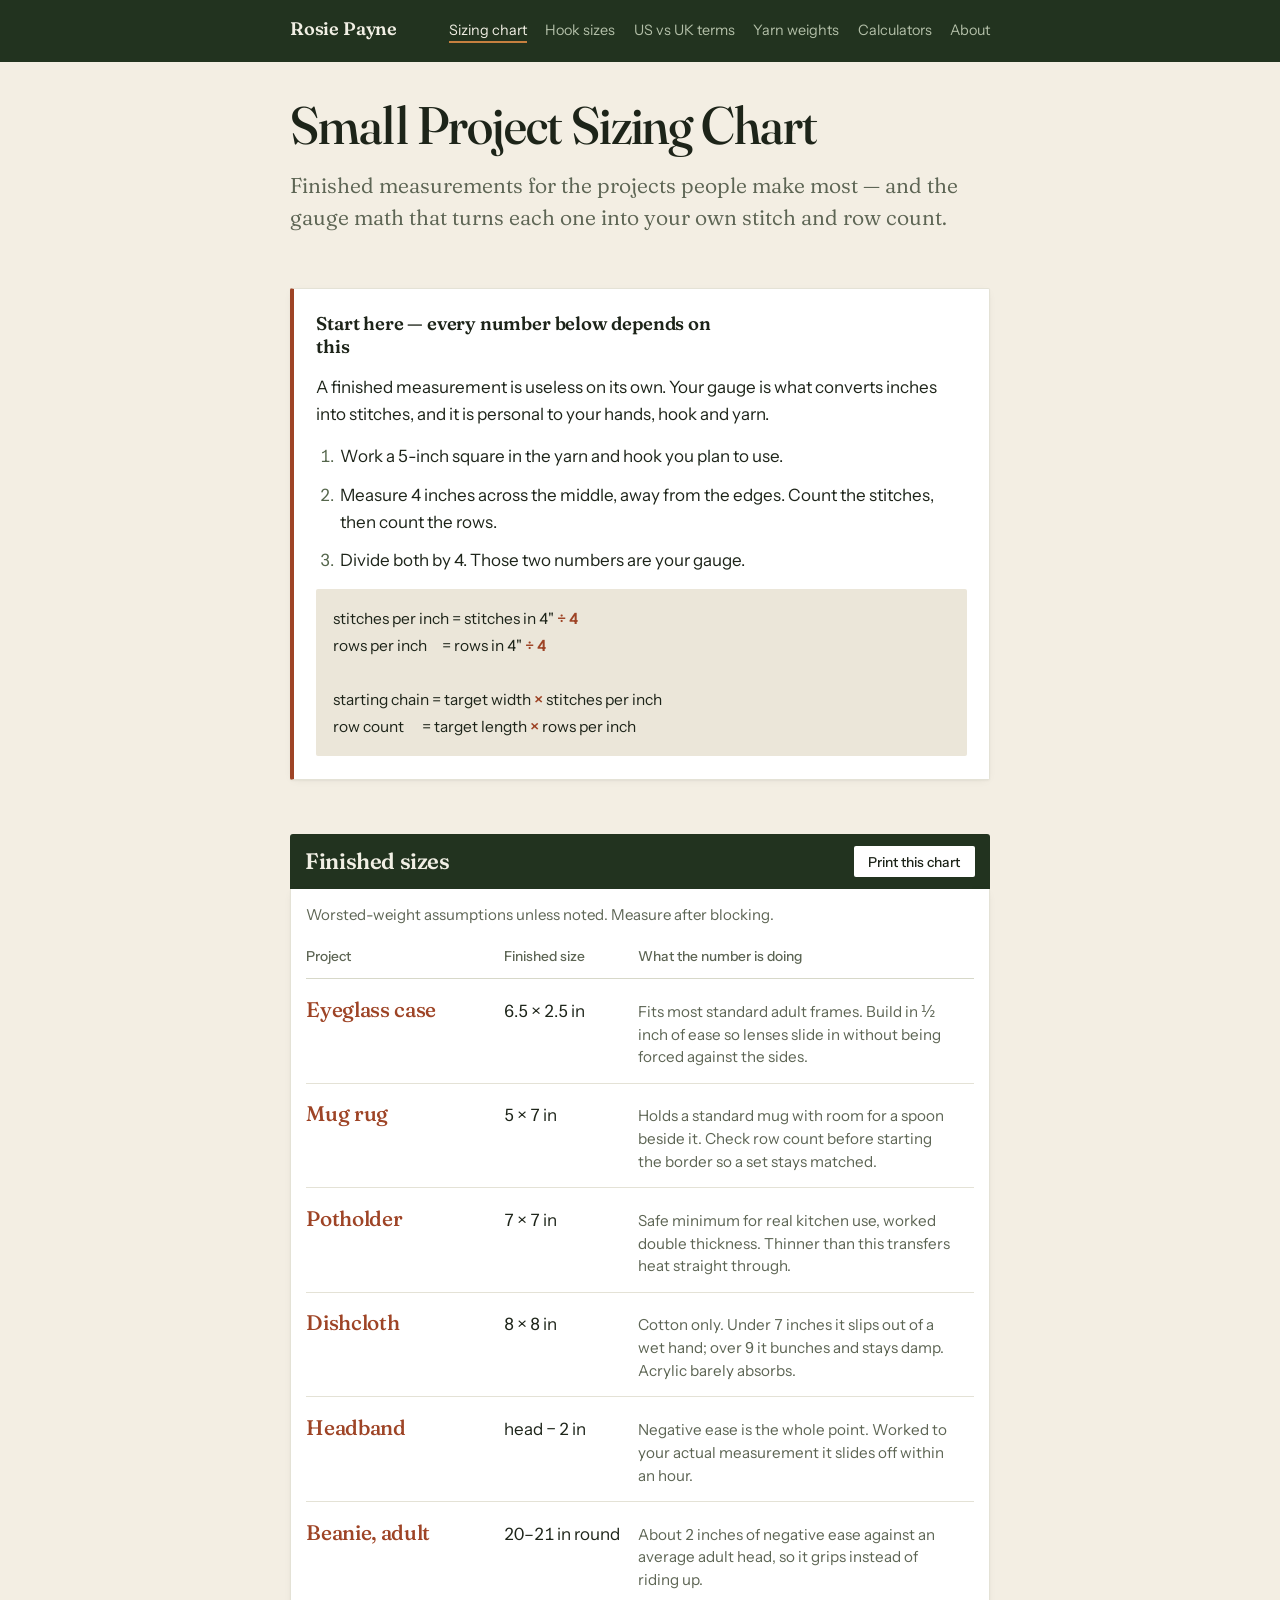
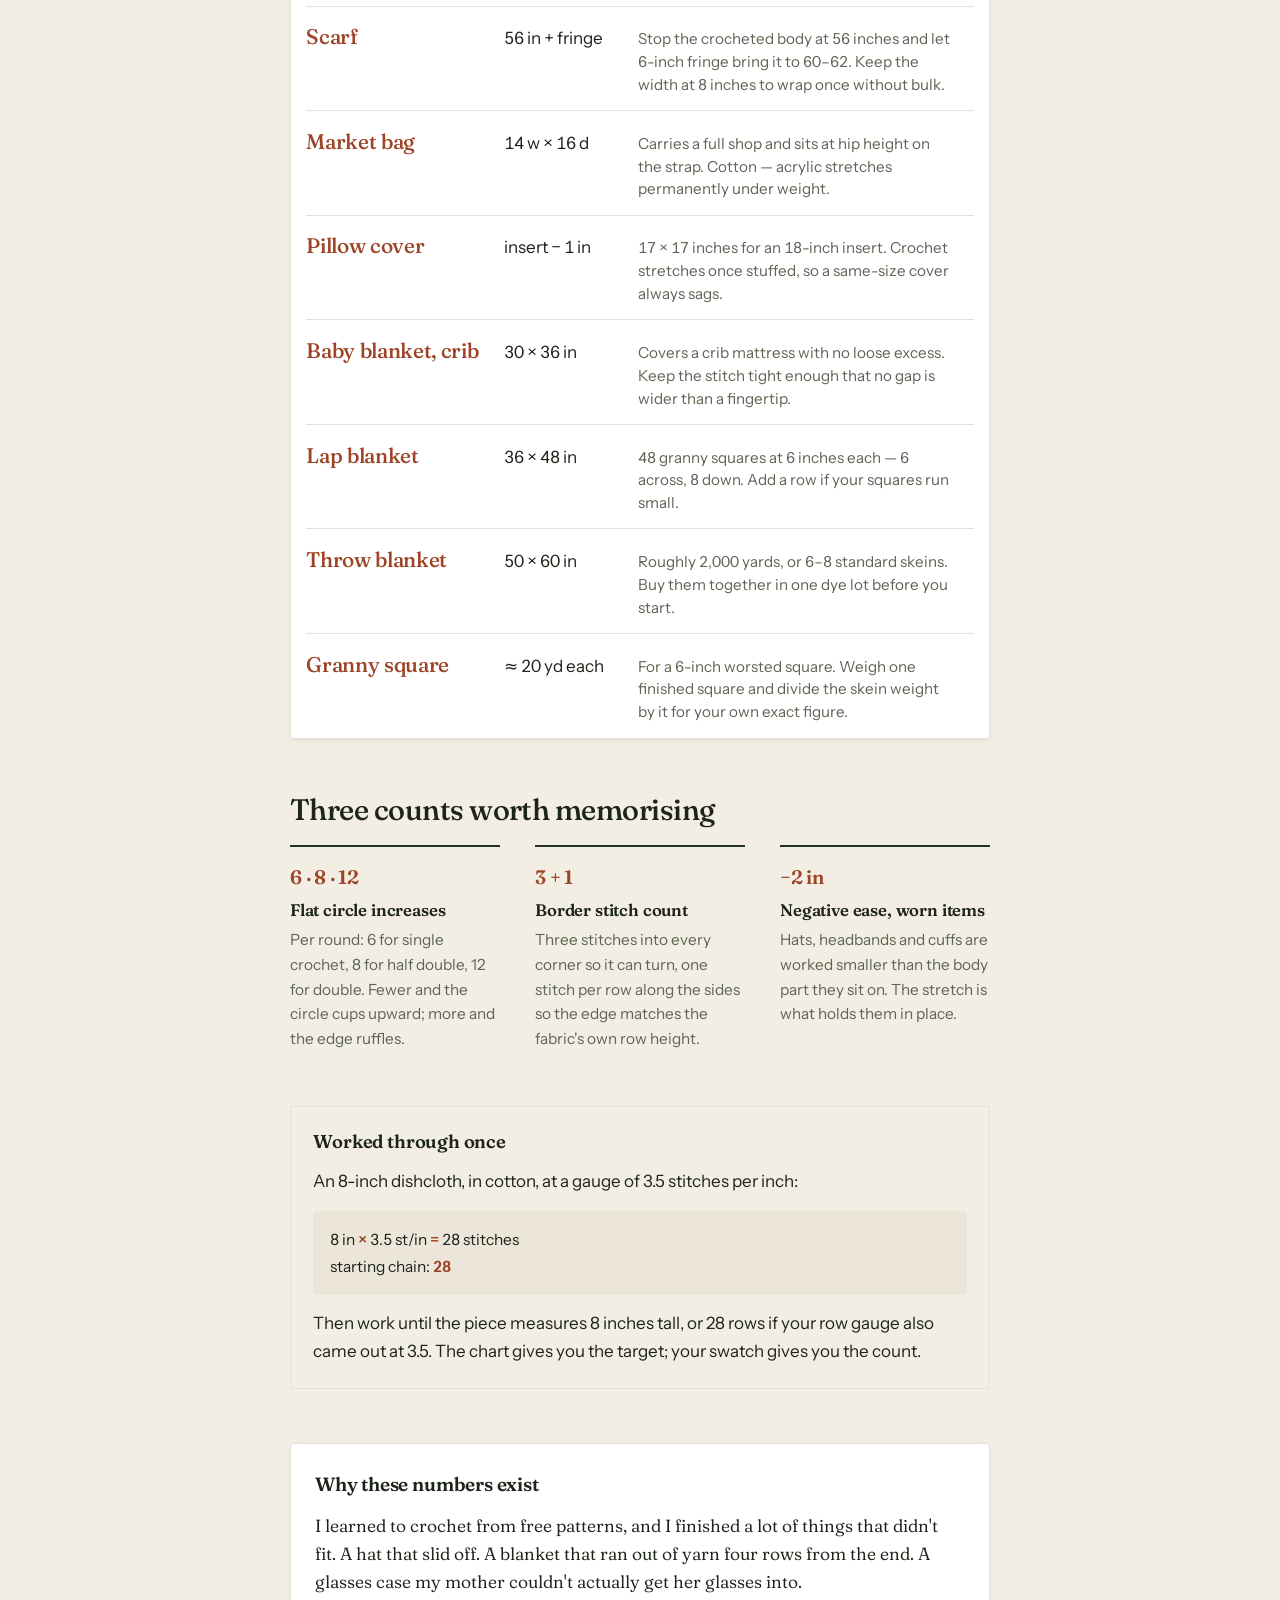
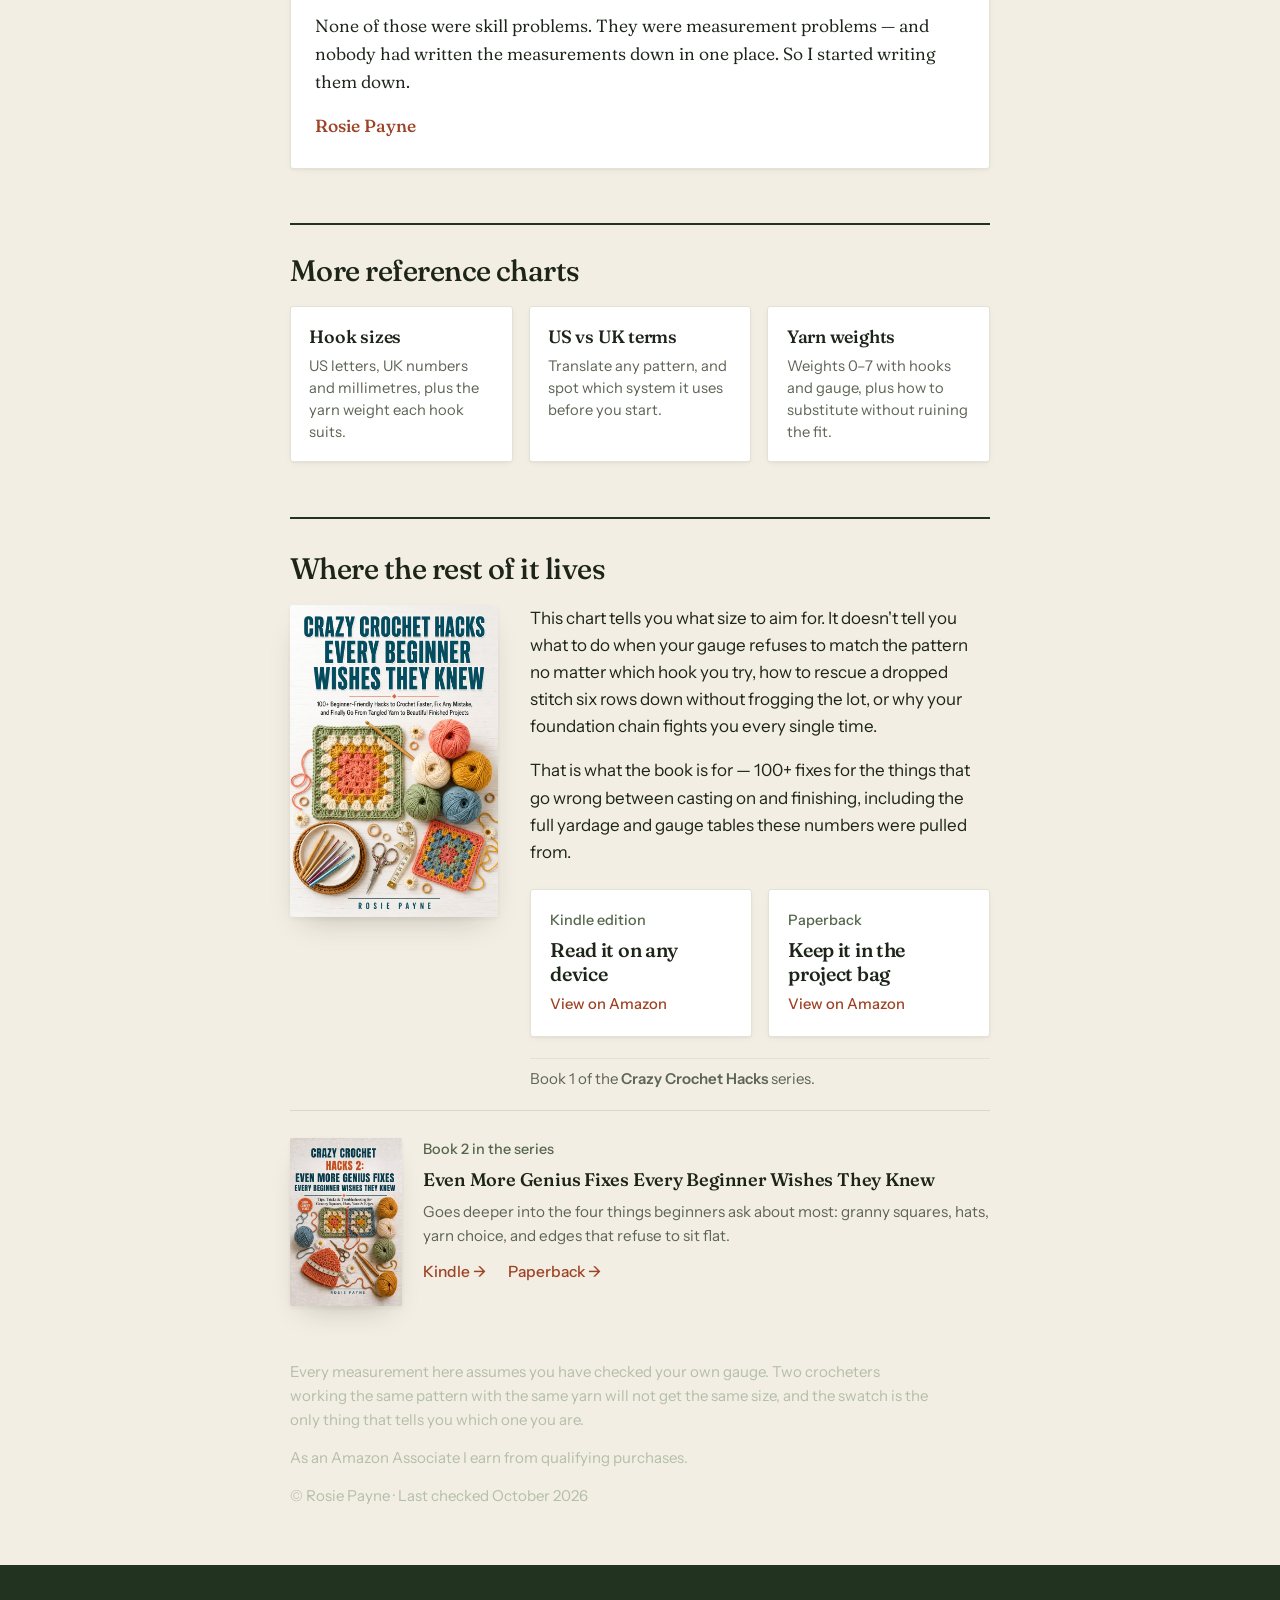
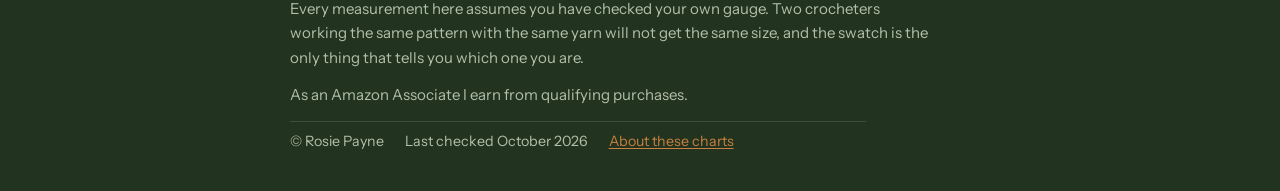
==== commit c95ecfac: "Redesign to linen and forest The previous design kept every surface at one lightness, which is why i" ====
--- a/index.html
+++ b/index.html
@@ -37,8 +37,8 @@
 <!-- End Cloudflare Web Analytics -->
 </head>
 <body>
-<div class="wrap">
-
+<div class="navband no-print">
+  <div class="bandinner">
   <nav class="sitenav no-print" aria-label="Main">
     <a class="brand" href="/">Rosie Payne</a>
     <ul>
@@ -50,6 +50,10 @@
       <li><a href="/about/">About</a></li>
     </ul>
   </nav>
+  </div>
+</div>
+
+<div class="wrap">
 
   <header class="masthead">
     <h1>Small Project Sizing Chart</h1>
@@ -249,12 +253,16 @@
     <p>© Rosie Payne · Last checked October 2026</p>
   </footer>
 
+</div>
+
+<div class="footband">
+  <div class="bandinner">
   <footer>
     <p>Every measurement here assumes you have checked your own gauge. Two crocheters working the same pattern with the same yarn will not get the same size, and the swatch is the only thing that tells you which one you are.</p>
     <p>As an Amazon Associate I earn from qualifying purchases.</p>
     <p class="fineprint"><span>&copy; Rosie Payne</span> <span>Last checked October 2026</span> <a href="/about/">About these charts</a></p>
   </footer>
-
+  </div>
 </div>
 </body>
 </html>
--- a/style.css
+++ b/style.css
@@ -2,74 +2,87 @@
    Rosie Payne · Crochet Reference
    One stylesheet, every page.
 
-   Concept: the haberdashery reference card — the stamped card that comes with
-   a good set of hooks. Precise, printed, tactile.
-
-   The measurement is the hero. A reader arrives mid-project wanting one
-   number, so the number carries the typographic weight and the prose stays
-   quiet around it.
-
-   Three rules this file keeps:
-     1. Surfaces lift off the page. Nothing sinks into it.
-     2. No tracked all-caps labels. Weight and size do that work.
-     3. On a phone every table row becomes a card, never a sideways scroll.
+   Direction: linen and forest. A deep forest green does the structural work —
+   the menu band, each chart's header, the footer — with white panels on a
+   linen ground. The madder red is spent only on measurements, so the numbers
+   never compete with the furniture on a site whose whole job is numbers.
+
+   Rules this file keeps:
+     1. The measurement is the hero. Prose stays quiet around it.
+     2. Real value range: forest bands, white panels, linen ground.
+     3. No tracked all-caps labels. Weight and size do that work.
+     4. On a phone the chart is one white panel of rows, never a sideways
+        scroll.
    ========================================================================== */
 
 :root {
-  /* paper and ink */
-  --paper:      #f2eade;
-  --card:       #fbf7f0;   /* lighter than paper, so cards lift */
-  --card-deep:  #ece2d3;   /* for the rare surface that should recede */
-  --ink:        #2a1e16;
-  --ink-soft:   #6e5f52;
-  --rule:       #ddd0be;
-  --rule-soft:  #e7dccd;
-
-  /* pigment, not pastel: madder root and a grey-green */
-  --madder:     #9e4426;
-  --madder-lit: #b85631;
+  --linen:      #f3eee3;   /* the page ground */
+  --card:       #ffffff;   /* panels, lifted off the linen */
+  --card-deep:  #ebe6d9;   /* the rare surface that should recede */
+
+  --forest:     #22331f;
+  --forest-ink: #f1efe4;
+  --forest-dim: #b3bfa8;
+
+  --ink:        #1d2419;
+  --ink-soft:   #5d6554;
+  --rule:       #d7d8c9;
+  --rule-soft:  #e4e2d6;
+
+  --madder:     #9e4426;   /* measurements only */
+  --madder-lit: #b55330;
+  --ochre:      #c6803f;   /* the current page, and links on forest */
   --sage:       #55664c;
 
-  --lift-1: 0 1px 2px rgba(42, 30, 22, 0.04), 0 2px 8px -2px rgba(42, 30, 22, 0.06);
-  --lift-2: 0 2px 4px rgba(42, 30, 22, 0.05), 0 12px 28px -12px rgba(42, 30, 22, 0.22);
+  --lift-1: 0 1px 2px rgb(29 36 25 / 0.04), 0 2px 10px -3px rgb(29 36 25 / 0.07);
+  --lift-2: 0 2px 4px rgb(29 36 25 / 0.05), 0 14px 30px -14px rgb(29 36 25 / 0.26);
 
   --display: "Fraunces", Georgia, "Times New Roman", serif;
   --body:    "Instrument Sans", system-ui, -apple-system, "Helvetica Neue", Arial, sans-serif;
 
   --measure: 64ch;
+  --column:  46rem;
 }
 
 @media (prefers-color-scheme: dark) {
   :root:not([data-theme="light"]) {
-    --paper:      #17120e;
-    --card:       #211a14;
-    --card-deep:  #120e0a;
-    --ink:        #f0e7db;
-    --ink-soft:   #a99685;
-    --rule:       #3a2f26;
-    --rule-soft:  #2e241d;
+    --linen:      #121711;
+    --card:       #1b231a;
+    --card-deep:  #0e130d;
+    --forest:     #2b3a27;   /* kept clearly greener than the ground, so the band still reads as a band */
+    --forest-ink: #eef0e7;
+    --forest-dim: #9aa891;
+    --ink:        #eef0e7;
+    --ink-soft:   #9fa795;
+    --rule:       #333c30;
+    --rule-soft:  #283020;
     --madder:     #e08456;
     --madder-lit: #ea9169;
+    --ochre:      #d9a05f;
     --sage:       #9bae8b;
-    --lift-1: 0 1px 2px rgba(0, 0, 0, 0.3), 0 2px 8px -2px rgba(0, 0, 0, 0.4);
-    --lift-2: 0 2px 4px rgba(0, 0, 0, 0.3), 0 12px 28px -12px rgba(0, 0, 0, 0.7);
+    --lift-1: 0 1px 2px rgb(0 0 0 / 0.3), 0 2px 10px -3px rgb(0 0 0 / 0.4);
+    --lift-2: 0 2px 4px rgb(0 0 0 / 0.3), 0 14px 30px -14px rgb(0 0 0 / 0.65);
     color-scheme: dark;
   }
 }
 
 :root[data-theme="dark"] {
-  --paper:      #17120e;
-  --card:       #211a14;
-  --card-deep:  #120e0a;
-  --ink:        #f0e7db;
-  --ink-soft:   #a99685;
-  --rule:       #3a2f26;
-  --rule-soft:  #2e241d;
+  --linen:      #121711;
+  --card:       #1b231a;
+  --card-deep:  #0e130d;
+  --forest:     #2b3a27;
+  --forest-ink: #eef0e7;
+  --forest-dim: #9aa891;
+  --ink:        #eef0e7;
+  --ink-soft:   #9fa795;
+  --rule:       #333c30;
+  --rule-soft:  #283020;
   --madder:     #e08456;
   --madder-lit: #ea9169;
+  --ochre:      #d9a05f;
   --sage:       #9bae8b;
-  --lift-1: 0 1px 2px rgba(0, 0, 0, 0.3), 0 2px 8px -2px rgba(0, 0, 0, 0.4);
-  --lift-2: 0 2px 4px rgba(0, 0, 0, 0.3), 0 12px 28px -12px rgba(0, 0, 0, 0.7);
+  --lift-1: 0 1px 2px rgb(0 0 0 / 0.3), 0 2px 10px -3px rgb(0 0 0 / 0.4);
+  --lift-2: 0 2px 4px rgb(0 0 0 / 0.3), 0 14px 30px -14px rgb(0 0 0 / 0.65);
   color-scheme: dark;
 }
 
@@ -78,7 +91,7 @@
 html { -webkit-text-size-adjust: 100%; }
 
 body {
-  background: var(--paper);
+  background: var(--linen);
   color: var(--ink);
   font-family: var(--body);
   font-size: 1.0625rem;
@@ -88,12 +101,27 @@
   text-rendering: optimizeLegibility;
 }
 
-.wrap {
-  max-width: 46rem;
+/* ---------- the two colour bands, and the reading column between them ---------- */
+
+.bandinner {
+  max-width: var(--column);
   margin: 0 auto;
   padding-left: max(18px, env(safe-area-inset-left, 0px));
   padding-right: max(18px, env(safe-area-inset-right, 0px));
-  padding-block: 1.5rem 4rem;
+}
+
+.navband { background: var(--forest); }
+.navband .bandinner { padding-block: 0.9rem; }
+
+.footband { background: var(--forest); color: var(--forest-ink); margin-top: 3.6rem; }
+.footband .bandinner { padding-block: 2rem 2.4rem; }
+
+.wrap {
+  max-width: var(--column);
+  margin: 0 auto;
+  padding-left: max(18px, env(safe-area-inset-left, 0px));
+  padding-right: max(18px, env(safe-area-inset-right, 0px));
+  padding-block: 2.2rem 0;
   display: flex;
   flex-direction: column;
   gap: 3.4rem;
@@ -105,23 +133,20 @@
   display: flex;
   flex-wrap: wrap;
   align-items: baseline;
-  gap: 0.5rem 1.5rem;
-  padding-bottom: 0.9rem;
-  border-bottom: 1px solid var(--rule);
-  margin-bottom: -1.8rem;
+  gap: 0.45rem 1.35rem;
 }
 
 .sitenav .brand {
   font-family: var(--display);
-  font-size: 1.12rem;
+  font-size: 1.14rem;
   font-variation-settings: "opsz" 24, "wght" 600, "SOFT" 40, "WONK" 1;
   letter-spacing: -0.01em;
-  color: var(--ink);
+  color: var(--forest-ink);
   text-decoration: none;
   margin-right: auto;
 }
 
-.sitenav .brand:hover { color: var(--madder); }
+.sitenav .brand:hover { color: var(--ochre); }
 
 .sitenav ul {
   list-style: none;
@@ -134,36 +159,32 @@
 
 .sitenav a {
   font-size: 0.9rem;
-  color: var(--ink-soft);
+  color: var(--forest-dim);
   text-decoration: none;
   padding-bottom: 2px;
-  border-bottom: 1.5px solid transparent;
-}
-
-.sitenav a:hover { color: var(--ink); border-bottom-color: var(--rule); }
+  border-bottom: 2px solid transparent;
+}
+
+.sitenav a:hover { color: var(--forest-ink); }
 
 .sitenav a[aria-current="page"] {
-  color: var(--ink);
-  border-bottom-color: var(--madder);
+  color: var(--forest-ink);
+  border-bottom-color: var(--ochre);
 }
 
 /* ---------- masthead ---------- */
 
 .masthead { display: flex; flex-direction: column; gap: 1rem; }
 
-/* Kept for markup compatibility; set as a small sage note, not a tracked label. */
-.eyebrow {
-  font-size: 0.9rem;
-  font-weight: 500;
-  color: var(--sage);
-}
+.eyebrow { font-size: 0.9rem; font-weight: 500; color: var(--sage); }
 
 h1 {
   font-family: var(--display);
   font-size: clamp(2.3rem, 8.4vw, 3.3rem);
   font-variation-settings: "opsz" 120, "wght" 500, "SOFT" 24, "WONK" 1;
-  line-height: 1.04;
-  letter-spacing: -0.028em;
+  line-height: 1.06;
+  letter-spacing: -0.016em;
+  word-spacing: 0.02em;
   margin: 0;
   max-width: 24ch;
   text-wrap: balance;
@@ -230,11 +251,10 @@
 
 .steps li, ul.plain li { padding-left: 0.15rem; }
 
-::marker { color: var(--madder); }
+::marker { color: var(--sage); }
 
 /* ---------- callouts ---------- */
 
-/* The key insight on a page: raised card, madder edge. */
 .gauge, .warn, .example {
   background: var(--card);
   border: 1px solid var(--rule-soft);
@@ -247,17 +267,16 @@
   gap: 0.95rem;
 }
 
-/* Where getting it wrong ruins the project: same card, sage edge. */
+/* Where getting it wrong ruins the project. */
 .warn { border-left-color: var(--sage); }
 
-/* A worked example is evidence, so it sits quieter: hairline, no colour edge. */
+/* A worked example is evidence, so it sits quieter. */
 .example {
   border-left: 1px solid var(--rule-soft);
   box-shadow: none;
   background: none;
 }
 
-/* Formulas: tabular figures, recessed slab. */
 .eq {
   font-family: var(--body);
   font-size: 0.97rem;
@@ -271,11 +290,57 @@
 }
 
 .eq span { color: var(--madder); font-weight: 600; }
-.example .eq { background: var(--card-deep); }
-
-/* ---------- tables: the heart of the site ---------- */
-
-.scroller { overflow: visible; }
+
+/* ---------- the chart: forest header on a white panel ---------- */
+
+/* These sections hold exactly a header bar and its table, joined as one unit. */
+section:has(> .chart-head) { gap: 0; }
+
+.chart-head {
+  display: flex;
+  align-items: center;
+  justify-content: space-between;
+  gap: 1rem;
+  flex-wrap: wrap;
+  background: var(--forest);
+  color: var(--forest-ink);
+  border-radius: 3px 3px 0 0;
+  padding: 0.75rem 0.95rem;
+}
+
+.chart-head h2 {
+  color: var(--forest-ink);
+  font-size: clamp(1.2rem, 4vw, 1.4rem);
+  font-variation-settings: "opsz" 34, "wght" 600, "SOFT" 34, "WONK" 0;
+}
+
+.print-btn {
+  font-family: var(--body);
+  font-size: 0.86rem;
+  font-weight: 500;
+  color: var(--ink);
+  background: var(--card);
+  border: 1px solid transparent;
+  border-radius: 2px;
+  padding: 0.4rem 0.85rem;
+  cursor: pointer;
+}
+
+.print-btn:hover { color: var(--madder); }
+
+.scroller {
+  overflow: visible;
+  background: var(--card);
+  border: 1px solid var(--rule-soft);
+  border-radius: 3px;
+  box-shadow: var(--lift-1);
+  padding-inline: 0.95rem;
+}
+
+.chart-head + .scroller {
+  border-top: 0;
+  border-radius: 0 0 3px 3px;
+}
 
 table {
   width: 100%;
@@ -285,38 +350,35 @@
 
 caption {
   text-align: left;
-  padding-bottom: 0.9rem;
+  padding-block: 0.9rem 0.2rem;
   color: var(--ink-soft);
   font-size: 0.94rem;
   max-width: var(--measure);
 }
 
-/* --- phone: every row is a card --- */
+/* --- phone: the panel holds a column of rows, not a sideways scroll --- */
 
 @media (max-width: 47.99rem) {
   table, tbody, tr, td { display: block; }
   thead { display: none; }
   caption { display: block; }
 
-  tbody { display: flex; flex-direction: column; gap: 0.55rem; }
-
-  /* The measurement and its designations sit on one line, the explanation
-     below it. A reader scanning for one hook size should not have to scroll
-     past a tall card for every size they are not looking for. */
+  tbody { display: flex; flex-direction: column; }
+
+  /* The measurement and its designations on one line, the explanation below.
+     Someone scanning for one hook size should not scroll past a tall card
+     for every size they are not looking for. */
   tr {
     display: flex;
     flex-wrap: wrap;
     align-items: baseline;
-    gap: 0.15rem 1.35rem;
-    background: var(--card);
-    border: 1px solid var(--rule-soft);
-    border-left: 4px solid var(--rule);
-    border-radius: 2px;
-    box-shadow: var(--lift-1);
-    padding: 0.8rem 1rem 0.9rem;
-  }
-
-  /* the number the reader came for */
+    gap: 0.15rem 1.3rem;
+    padding-block: 0.8rem;
+    border-bottom: 1px solid var(--rule-soft);
+  }
+
+  tbody tr:last-child { border-bottom: 0; }
+
   td:first-child {
     font-family: var(--display);
     font-size: 1.6rem;
@@ -324,10 +386,10 @@
     font-variant-numeric: tabular-nums;
     line-height: 1.1;
     letter-spacing: -0.02em;
+    color: var(--madder);
     margin-right: auto;
   }
 
-  /* the designations, as stamped pairs */
   td:not(:first-child):not(.note) {
     font-size: 1rem;
     font-weight: 500;
@@ -344,16 +406,19 @@
 
   td.note {
     flex: 1 0 100%;
-    margin-top: 0.5rem;
+    margin-top: 0.45rem;
     color: var(--ink-soft);
     font-size: 0.93rem;
     line-height: 1.5;
   }
 
-  tr.flag { border-left-color: var(--madder); }
-}
-
-/* --- wider screens: a proper table --- */
+  tr.flag {
+    box-shadow: inset 3px 0 0 var(--madder);
+    padding-left: 0.75rem;
+  }
+}
+
+/* --- wider screens: a proper table inside the panel --- */
 
 @media (min-width: 48rem) {
   th {
@@ -361,7 +426,7 @@
     font-size: 0.86rem;
     font-weight: 500;
     color: var(--ink-soft);
-    padding: 0 1.1rem 0.7rem 0;
+    padding: 0.9rem 1.1rem 0.7rem 0;
     border-bottom: 1px solid var(--rule);
     vertical-align: bottom;
   }
@@ -380,6 +445,7 @@
     font-variation-settings: "opsz" 32, "wght" 500, "SOFT" 28, "WONK" 0;
     font-variant-numeric: tabular-nums;
     letter-spacing: -0.015em;
+    color: var(--madder);
     white-space: nowrap;
     padding-right: 1.6rem;
   }
@@ -394,11 +460,11 @@
   }
 
   /* A row worth lingering on: marked at the edge, not flooded with colour. */
-  tr.flag td { background: var(--card); }
   tr.flag td:first-child {
     box-shadow: inset 3px 0 0 var(--madder);
-    padding-left: 0.85rem;
-  }
+    padding-left: 0.8rem;
+  }
+  tr.flag td { background: var(--card-deep); }
 }
 
 .size { white-space: nowrap; }
@@ -417,7 +483,7 @@
   gap: 0.45rem;
   min-width: 0;
   padding-top: 0.9rem;
-  border-top: 2px solid var(--rule);
+  border-top: 2px solid var(--forest);
 }
 
 .rule-item .num {
@@ -432,37 +498,12 @@
 .rule-item h3 { font-size: 1.05rem; }
 .rule-item p { font-size: 0.96rem; color: var(--ink-soft); }
 
-/* ---------- chart heading and print button ---------- */
-
-.chart-head {
-  display: flex;
-  align-items: baseline;
-  justify-content: space-between;
-  gap: 1rem;
-  flex-wrap: wrap;
-}
-
-.print-btn {
-  font-family: var(--body);
-  font-size: 0.88rem;
-  font-weight: 500;
-  color: var(--ink);
-  background: var(--card);
-  border: 1px solid var(--rule);
-  border-radius: 2px;
-  padding: 0.45rem 0.9rem;
-  cursor: pointer;
-  box-shadow: var(--lift-1);
-}
-
-.print-btn:hover { border-color: var(--madder); color: var(--madder); }
-
 /* ---------- calculators ---------- */
 
 .calc {
   background: var(--card);
   border: 1px solid var(--rule-soft);
-  border-radius: 2px;
+  border-radius: 3px;
   box-shadow: var(--lift-1);
   padding: 1.5rem 1.4rem;
   display: flex;
@@ -498,8 +539,8 @@
 .unit-toggle button:hover { color: var(--ink); }
 
 .unit-toggle button[aria-pressed="true"] {
-  background: var(--madder);
-  color: #fbf7f0;
+  background: var(--forest);
+  color: var(--forest-ink);
 }
 
 .calc-group { display: flex; flex-direction: column; gap: 0.85rem; }
@@ -522,12 +563,7 @@
 
 .field { display: flex; flex-direction: column; gap: 0.4rem; min-width: 0; }
 
-.field label {
-  font-family: var(--body);
-  font-size: 0.92rem;
-  font-weight: 500;
-  color: var(--ink);
-}
+.field label { font-size: 0.92rem; font-weight: 500; color: var(--ink); }
 
 .field input {
   font-family: var(--display);
@@ -535,7 +571,7 @@
   font-variation-settings: "opsz" 24, "wght" 500, "SOFT" 28, "WONK" 0;
   font-variant-numeric: tabular-nums;
   color: var(--ink);
-  background: var(--paper);
+  background: var(--linen);
   border: 1px solid var(--rule);
   border-radius: 2px;
   padding: 0.55rem 0.7rem;
@@ -548,11 +584,11 @@
 
 .field .hint { font-size: 0.86rem; color: var(--ink-soft); }
 
-/* The answer. This is what the calculator is for, so it gets the weight. */
+/* The answer is what the calculator is for, so it gets the forest block. */
 .calc-out {
-  background: var(--card-deep);
-  border-left: 4px solid var(--madder);
-  border-radius: 2px;
+  background: var(--forest);
+  color: var(--forest-ink);
+  border-radius: 3px;
   padding: 1.25rem 1.3rem;
   display: flex;
   flex-direction: column;
@@ -567,7 +603,7 @@
   gap: 0.25rem 1rem;
 }
 
-.out-row .k { font-size: 0.96rem; color: var(--ink-soft); }
+.out-row .k { font-size: 0.96rem; color: var(--forest-dim); }
 
 .out-row .v {
   font-family: var(--display);
@@ -576,10 +612,10 @@
   font-variant-numeric: tabular-nums;
   line-height: 1.1;
   letter-spacing: -0.02em;
-  color: var(--madder);
-}
-
-.out-row.minor .v { font-size: 1.14rem; color: var(--ink); }
+  color: var(--ochre);
+}
+
+.out-row.minor .v { font-size: 1.14rem; color: var(--forest-ink); }
 
 .calc-note { font-size: 0.94rem; color: var(--ink-soft); }
 
@@ -588,7 +624,7 @@
 .why {
   background: var(--card);
   border: 1px solid var(--rule-soft);
-  border-radius: 2px;
+  border-radius: 3px;
   box-shadow: var(--lift-1);
   padding: 1.7rem 1.5rem;
   display: flex;
@@ -615,7 +651,7 @@
 
 /* ---------- related pages ---------- */
 
-.related { border-top: 1px solid var(--rule); padding-top: 1.8rem; }
+.related { border-top: 2px solid var(--forest); padding-top: 1.8rem; }
 
 .related-grid {
   display: grid;
@@ -630,7 +666,7 @@
   padding: 1.15rem;
   background: var(--card);
   border: 1px solid var(--rule-soft);
-  border-radius: 2px;
+  border-radius: 3px;
   box-shadow: var(--lift-1);
   text-decoration: none;
   color: inherit;
@@ -639,7 +675,7 @@
 }
 
 .related-grid a:hover, .related-grid a:focus-visible {
-  border-color: var(--madder);
+  border-color: var(--forest);
   box-shadow: var(--lift-2);
 }
 
@@ -655,7 +691,7 @@
 
 /* ---------- book: full treatment, home page ---------- */
 
-.book { border-top: 2px solid var(--ink); padding-top: 2.1rem; }
+.book { border-top: 2px solid var(--forest); padding-top: 2.1rem; }
 
 .book-body {
   display: grid;
@@ -689,7 +725,7 @@
   padding: 1.2rem;
   background: var(--card);
   border: 1px solid var(--rule-soft);
-  border-radius: 2px;
+  border-radius: 3px;
   box-shadow: var(--lift-1);
   text-decoration: none;
   color: inherit;
@@ -698,7 +734,7 @@
 }
 
 .format:hover, .format:focus-visible {
-  border-color: var(--madder);
+  border-color: var(--forest);
   box-shadow: var(--lift-2);
 }
 
@@ -722,7 +758,7 @@
 /* ---------- book: compact card, secondary pages ---------- */
 
 .bookcard {
-  border-top: 2px solid var(--ink);
+  border-top: 2px solid var(--forest);
   padding-top: 1.9rem;
   display: grid;
   grid-template-columns: 8.5rem 1fr;
@@ -782,20 +818,19 @@
   .next { grid-template-columns: 5.5rem 1fr; gap: 1.1rem; }
 }
 
-/* ---------- footer ---------- */
+/* ---------- footer, on the forest band ---------- */
 
 footer {
-  border-top: 1px solid var(--rule);
-  padding-top: 1.5rem;
   display: flex;
   flex-direction: column;
-  gap: 0.8rem;
-  font-size: 0.92rem;
-  color: var(--ink-soft);
+  gap: 0.85rem;
+  font-size: 0.94rem;
+  color: var(--forest-dim);
 }
 
 footer p { max-width: var(--measure); }
-footer a { color: var(--madder); }
+footer a { color: var(--ochre); }
+footer a:hover { color: var(--forest-ink); }
 
 .series {
   font-size: 0.94rem;
@@ -809,10 +844,12 @@
   display: flex;
   flex-wrap: wrap;
   gap: 0.2rem 1.3rem;
-  font-size: 0.88rem;
-}
-
-:focus-visible { outline: 2px solid var(--madder); outline-offset: 3px; }
+  font-size: 0.89rem;
+  padding-top: 0.5rem;
+  border-top: 1px solid rgb(241 239 228 / 0.14);
+}
+
+:focus-visible { outline: 2px solid var(--ochre); outline-offset: 3px; }
 
 @media (prefers-reduced-motion: reduce) {
   * { transition: none !important; }
@@ -822,32 +859,60 @@
 
 @media print {
   :root {
-    --paper: #fff;
+    --linen: #fff;
     --card: #fff;
     --card-deep: #fff;
+    --forest: #fff;
+    --forest-ink: #000;
+    --forest-dim: #333;
     --ink: #000;
     --ink-soft: #333;
     --rule: #999;
     --rule-soft: #ccc;
     --madder: #000;
     --madder-lit: #000;
+    --ochre: #000;
     --sage: #333;
     --lift-1: none;
     --lift-2: none;
   }
 
   .wrap { max-width: none; padding-block: 0; gap: 1.5rem; }
-  .book, .bookcard, .why, .sitenav, .related, .no-print { display: none; }
+  .book, .bookcard, .why, .navband, .sitenav, .related, .no-print { display: none; }
+  .footband { margin-top: 1.5rem; }
+  .footband .bandinner { padding-block: 0.8rem 0; max-width: none; }
+  footer { border-top: 1px solid #999; padding-top: 0.8rem; font-size: 8.5pt; }
+  .fineprint { border-top: 0; }
 
   h1 { font-size: 22pt; }
   h2 { font-size: 14pt; }
   body { font-size: 10.5pt; }
 
-  .gauge, .warn, .calc-out { border-left: 2px solid #000; box-shadow: none; }
+  .gauge, .warn { border-left: 2px solid #000; box-shadow: none; }
   .example, .calc, .related-grid a, .format { box-shadow: none; }
 
+  .chart-head {
+    background: none;
+    color: #000;
+    padding: 0 0 0.4rem;
+    border-bottom: 2px solid #000;
+  }
+  .chart-head h2 { color: #000; }
+
+  .calc-out {
+    background: none;
+    color: #000;
+    border-left: 2px solid #000;
+  }
+  .calc-out .k, .calc-out .v { color: #000; }
+
   /* back to a real table, whatever the paper width */
-  .scroller { overflow: visible; }
+  .scroller {
+    overflow: visible;
+    border: 0;
+    box-shadow: none;
+    padding-inline: 0;
+  }
   table { display: table; width: 100%; font-size: 9.5pt; }
   thead { display: table-header-group; }
   tbody { display: table-row-group; }
@@ -870,6 +935,7 @@
     border-bottom: 1px solid #ccc;
     vertical-align: baseline;
     margin: 0;
+    color: #000;
   }
   td:first-child {
     font-family: var(--display);
@@ -877,16 +943,12 @@
     font-weight: 600;
     white-space: nowrap;
     margin: 0;
+    color: #000;
   }
   td:not(:first-child):not(.note) { display: table-cell; margin: 0; }
   td:not(:first-child):not(.note)::before { content: none; }
-  td.note {
-    margin: 0;
-    padding-top: 0.4rem;
-    border-top: 0;
-    font-size: 9pt;
-  }
-  tr.flag td { background: none; font-weight: 600; }
+  td.note { margin: 0; padding-top: 0.4rem; border-top: 0; font-size: 9pt; }
+  tr.flag td { background: none; font-weight: 600; box-shadow: none; padding-left: 0; }
   tr.flag td:first-child { box-shadow: none; padding-left: 0; }
 
   section { break-inside: avoid; }
